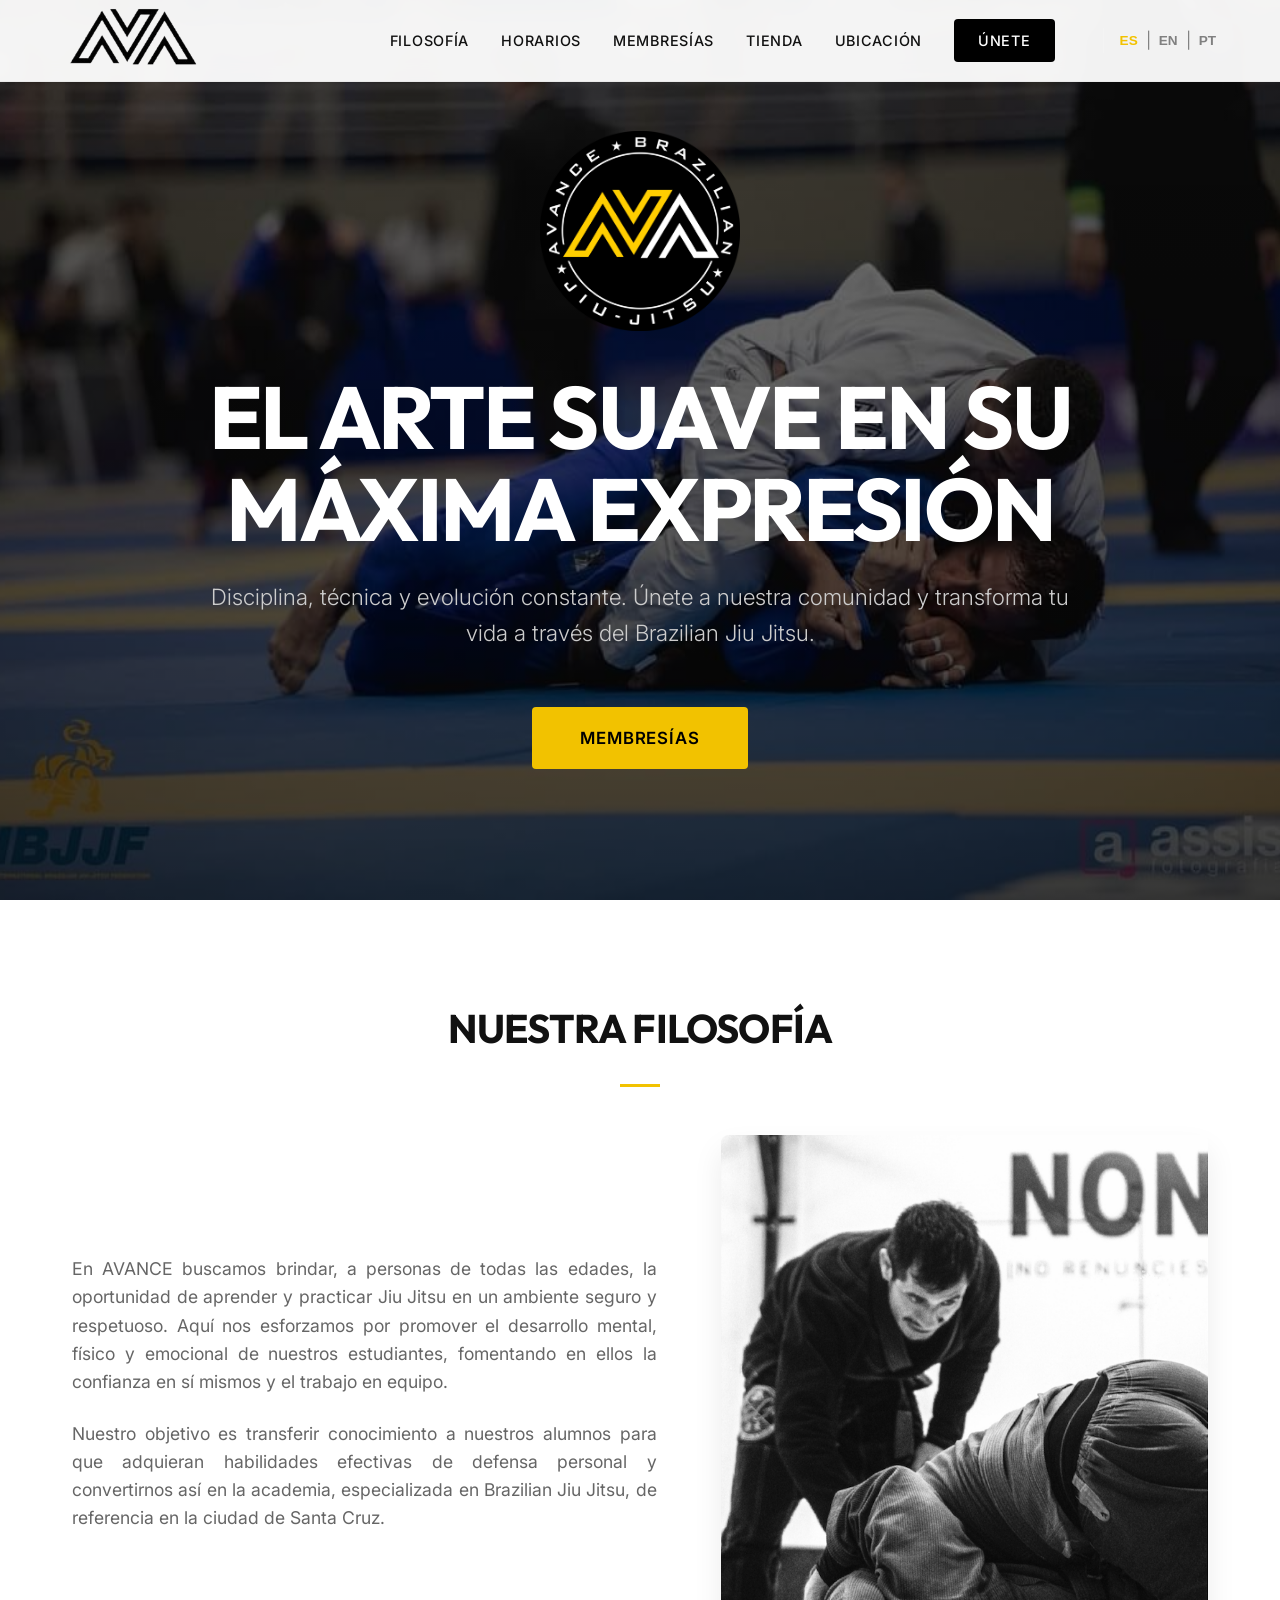
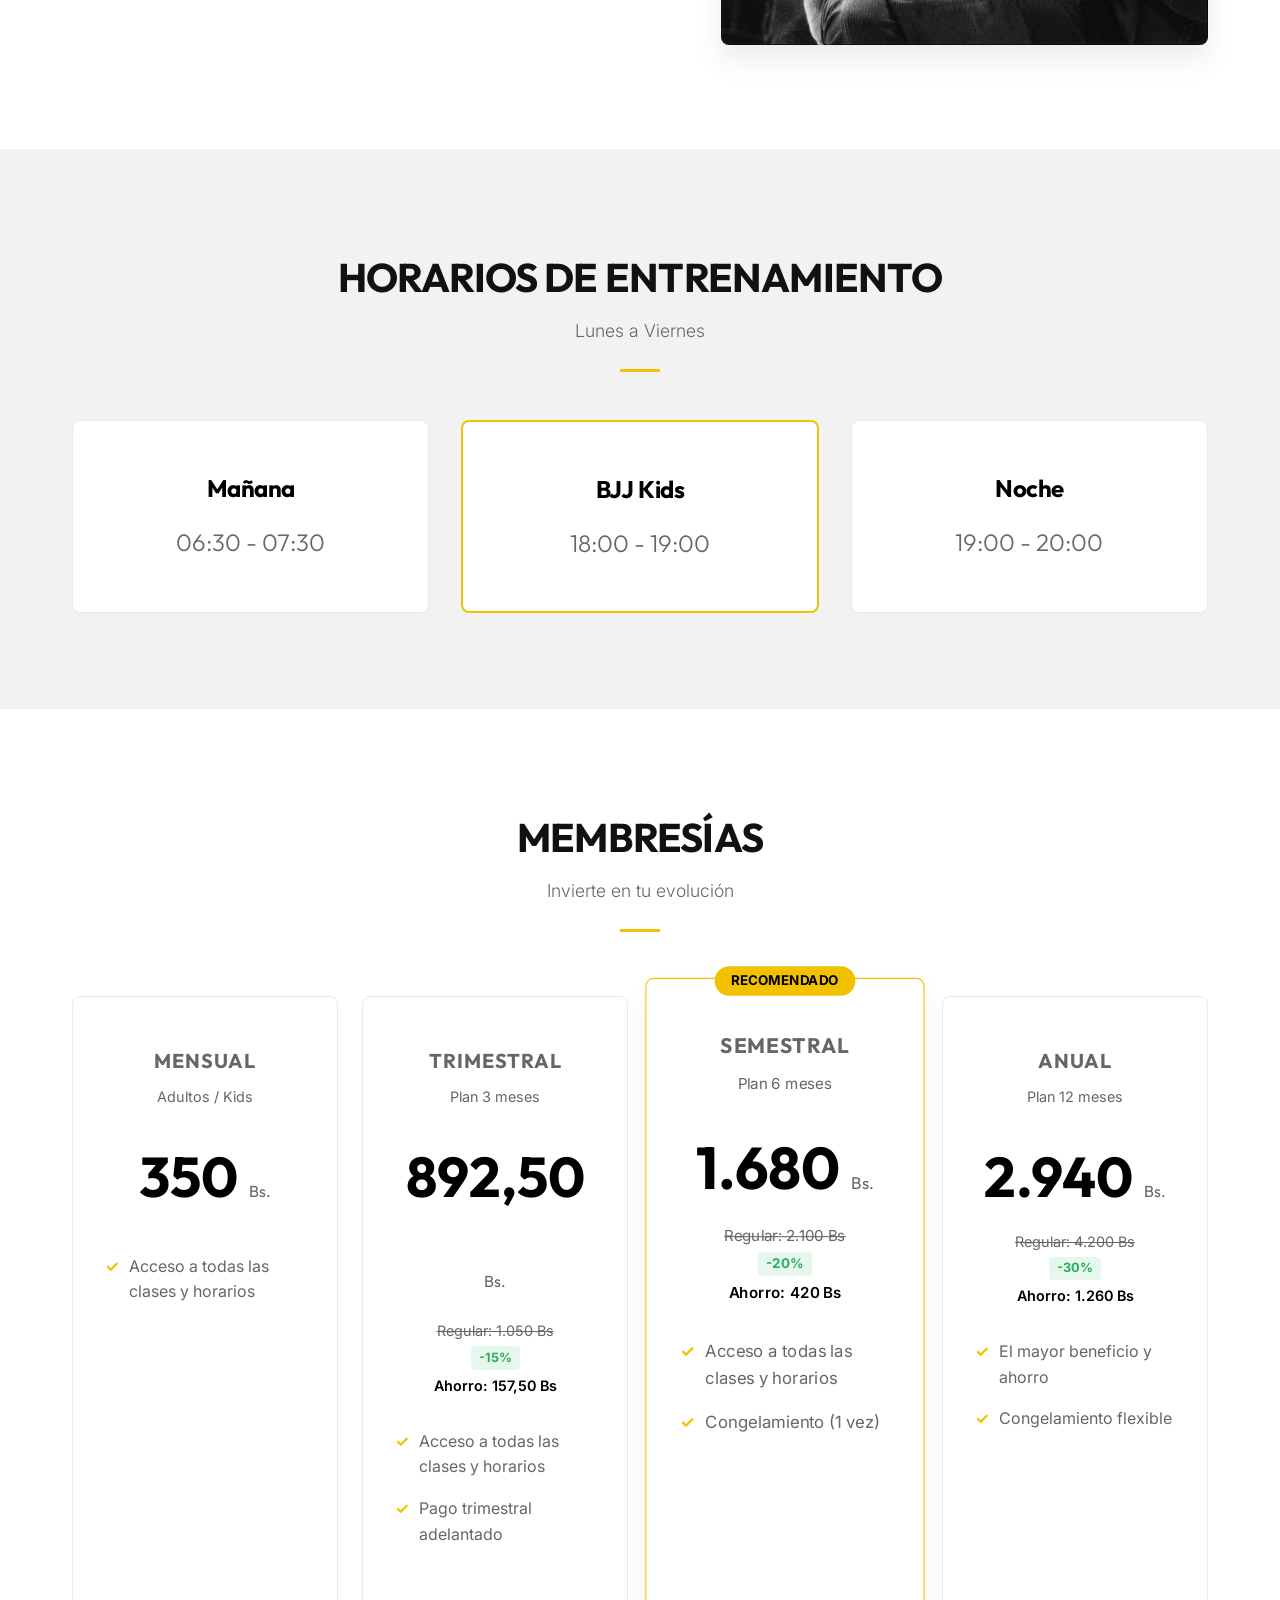
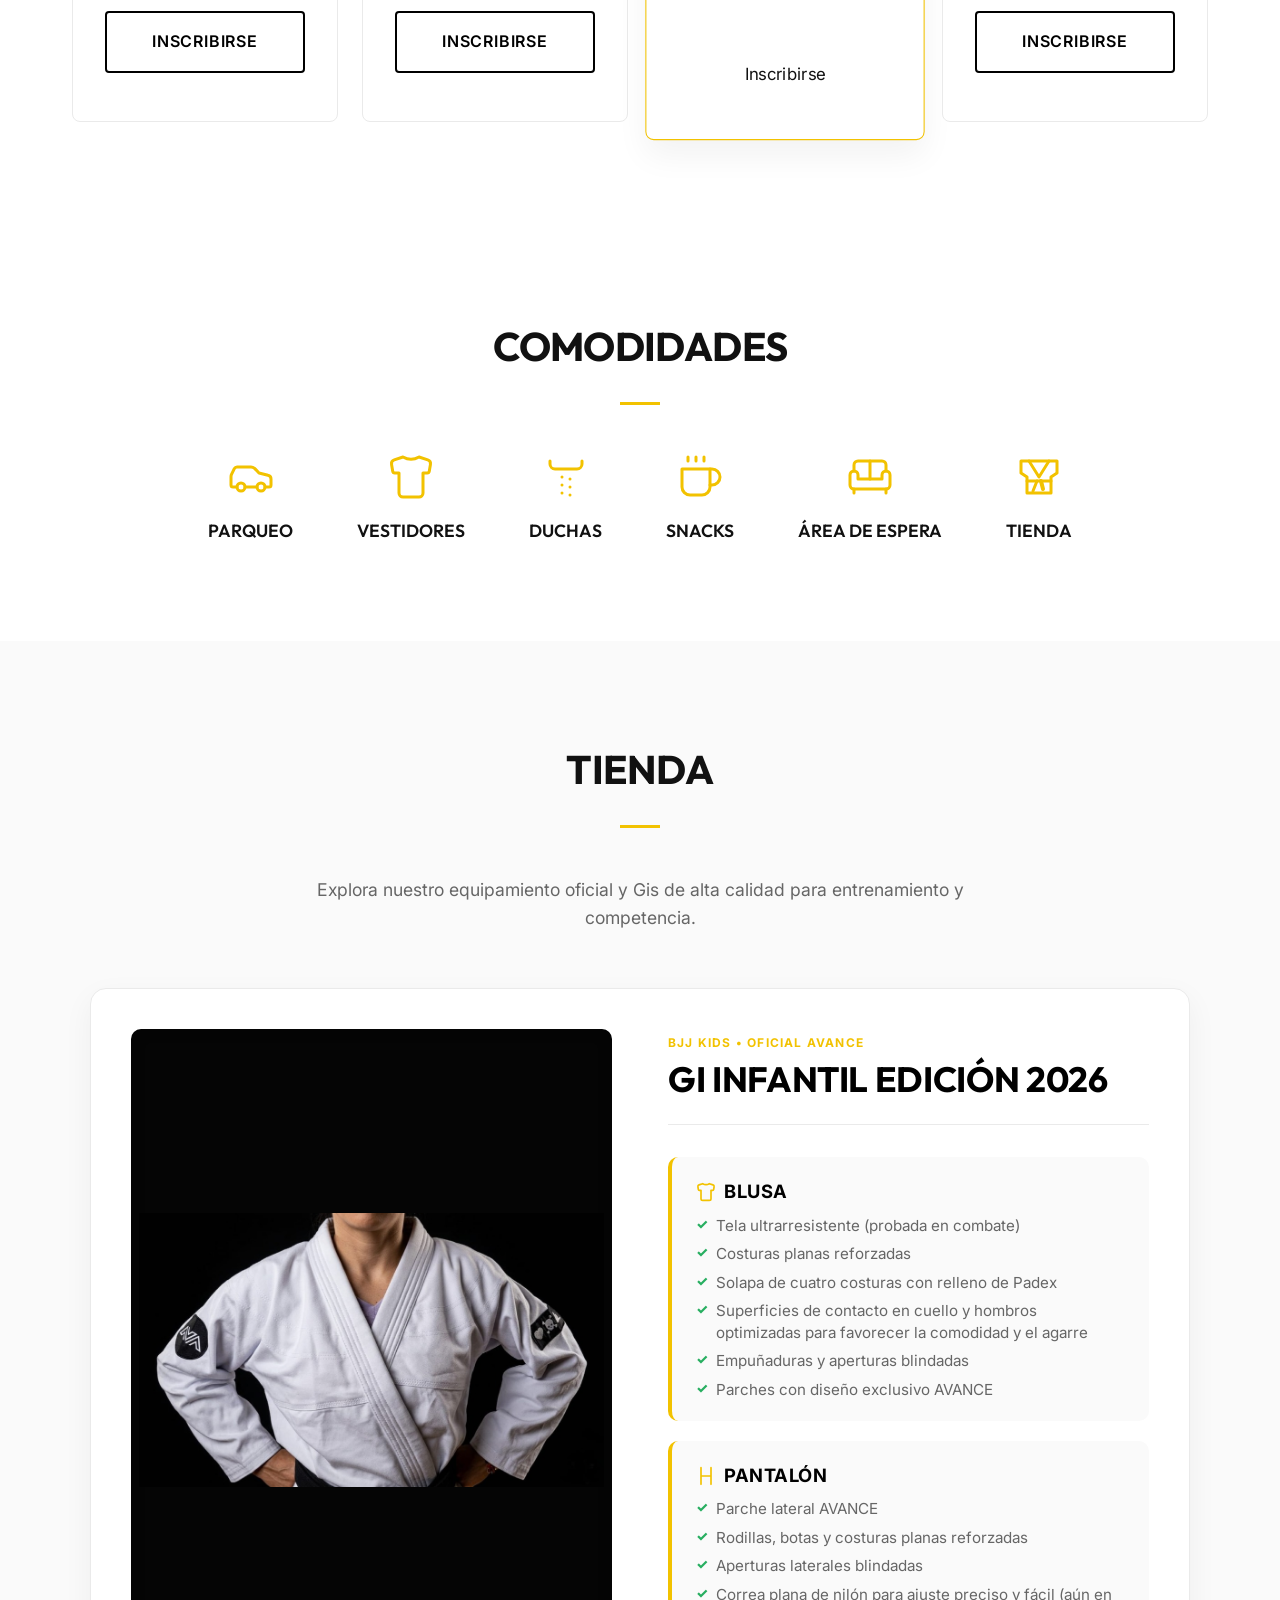
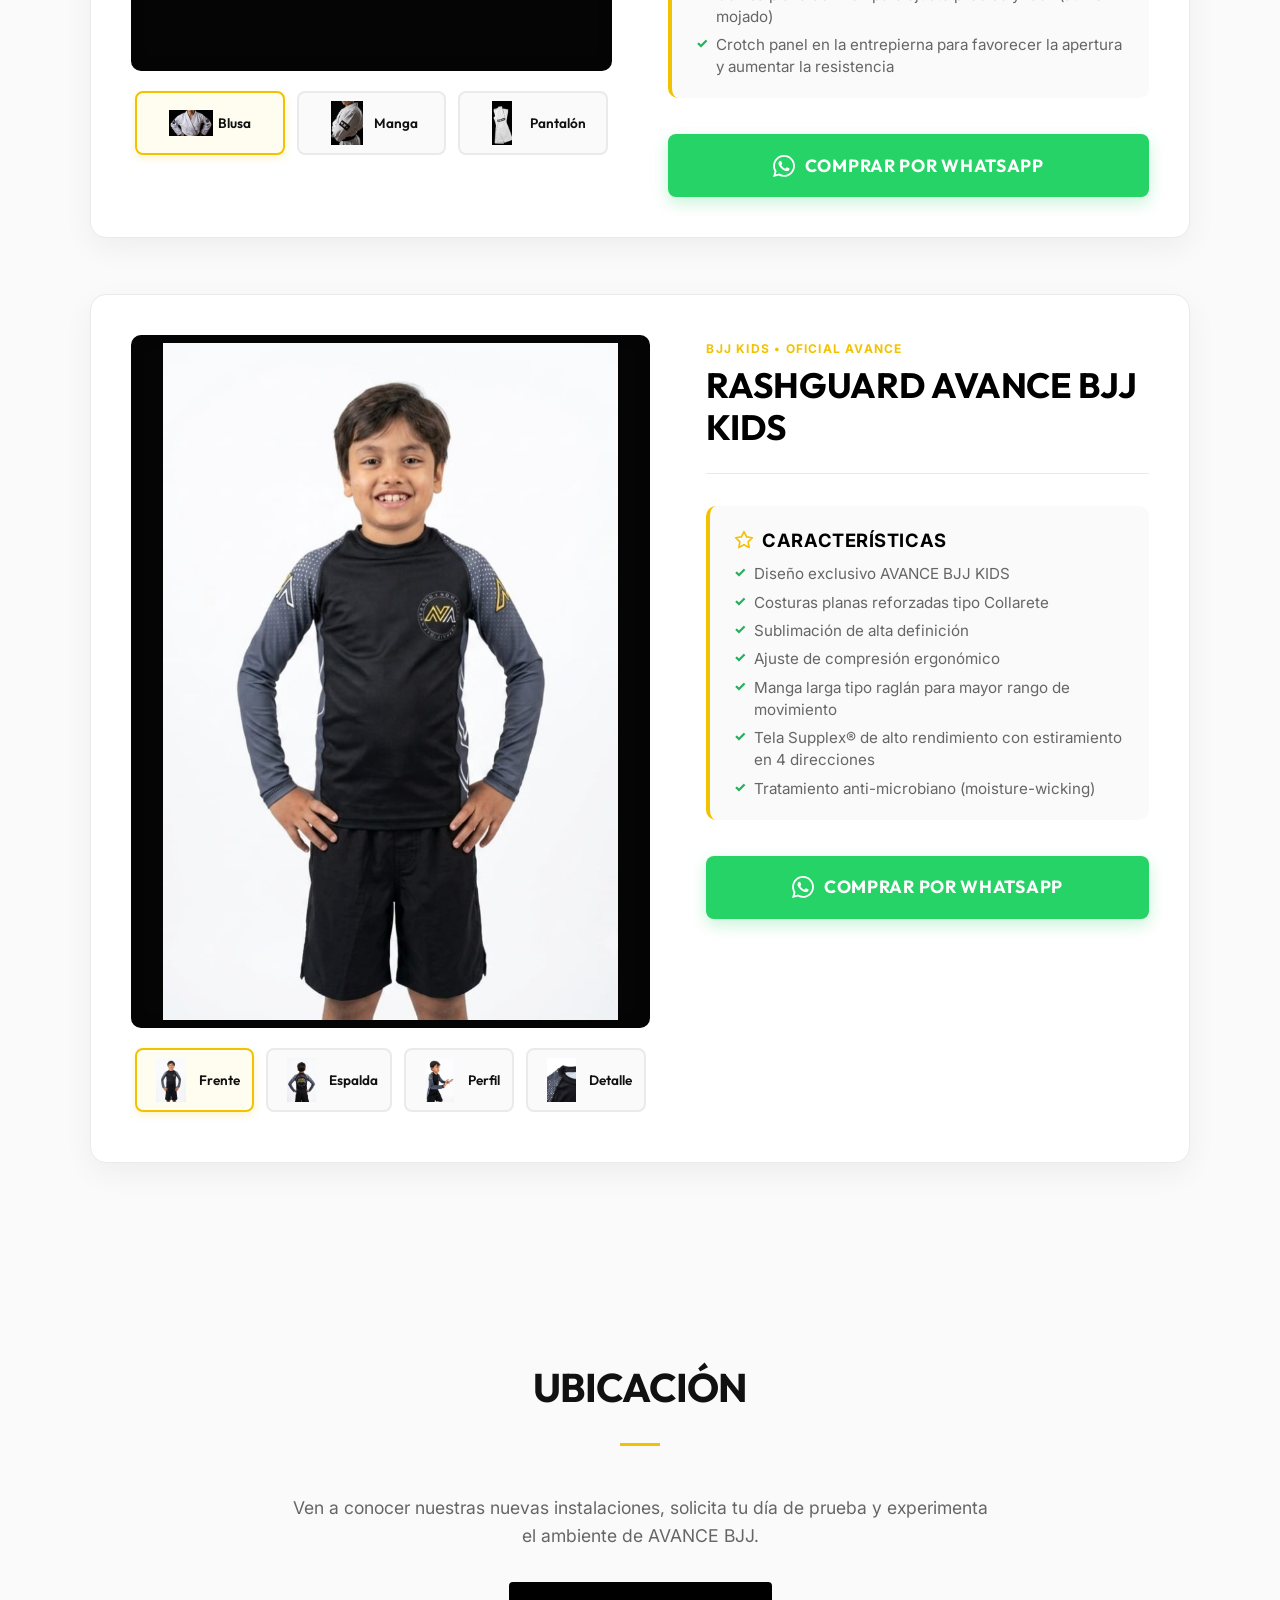
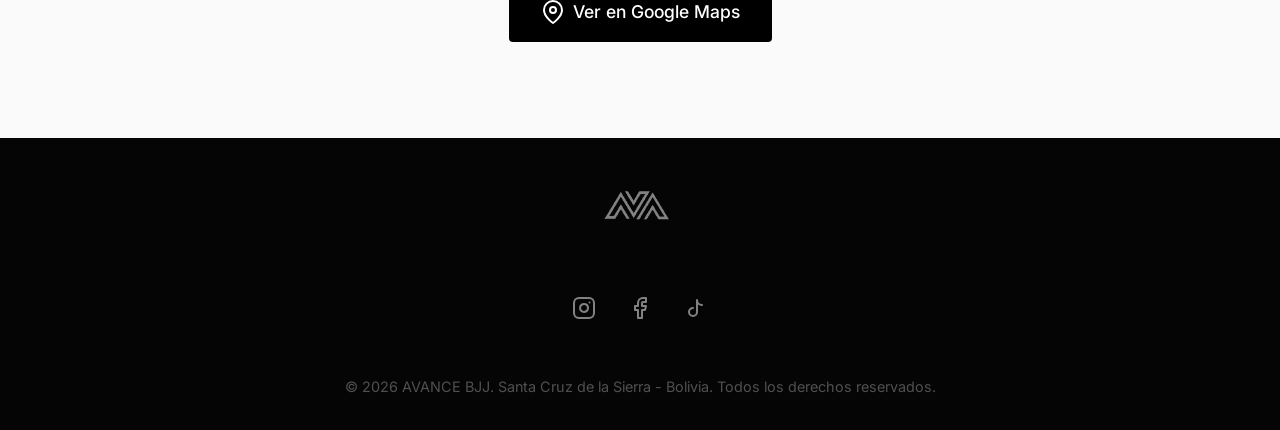
==== index.html @ 69f98451 "Remove noon training shift from schedule section and JSON-LD schema" ====
<!DOCTYPE html>
<html lang="es">

<head>
    <meta charset="UTF-8">
    <meta name="viewport" content="width=device-width, initial-scale=1.0">
    <title>AVANCE BJJ - Escuela de Brazilian Jiu Jitsu en Santa Cruz de la Sierra</title>
    <meta name="description"
        content="AVANCE BJJ: Academia especializada en Brazilian Jiu Jitsu en Santa Cruz de la Sierra, Bolivia. Clases para adultos y niños. Horarios flexibles de lunes a viernes. ¡Agenda tu clase de prueba!">
    <meta name="keywords"
        content="Brazilian Jiu Jitsu, BJJ, Santa Cruz de la Sierra, Bolivia, artes marciales, defensa personal, BJJ Kids, Jiu Jitsu para niños, academia BJJ, AVANCE BJJ, clases de Jiu Jitsu, grappling">
    <meta name="author" content="AVANCE BJJ">
    <meta name="robots" content="index, follow">
    <link rel="canonical" href="https://avancebjj.com/">

    <!-- Open Graph / Facebook -->
    <meta property="og:type" content="website">
    <meta property="og:url" content="https://avancebjj.com/">
    <meta property="og:title" content="AVANCE BJJ - Escuela de Brazilian Jiu Jitsu en Santa Cruz de la Sierra">
    <meta property="og:description"
        content="Academia especializada en Brazilian Jiu Jitsu. Clases para adultos y niños en Santa Cruz de la Sierra, Bolivia. ¡Agenda tu clase de prueba!">
    <meta property="og:image" content="https://avancebjj.com/assets/images/avance-logo.jpg">
    <meta property="og:image:secure_url" content="https://avancebjj.com/assets/images/avance-logo.jpg">
    <meta property="og:image:type" content="image/jpeg">
    <meta property="og:image:alt" content="AVANCE BJJ Logo">
    <meta itemprop="image" content="https://avancebjj.com/assets/images/avance-logo.jpg">
    <meta property="og:locale" content="es_BO">
    <meta property="og:site_name" content="AVANCE BJJ">

    <!-- Twitter Card -->
    <meta name="twitter:card" content="summary_large_image">
    <meta name="twitter:title" content="AVANCE BJJ - Brazilian Jiu Jitsu en Santa Cruz">
    <meta name="twitter:description"
        content="Academia especializada en BJJ. Clases para adultos y niños. ¡Entrena con nosotros!">
    <meta name="twitter:image" content="https://avancebjj.com/assets/images/avance-logo.jpg">

    <!-- Geo Tags -->
    <meta name="geo.region" content="BO-S">
    <meta name="geo.placename" content="Santa Cruz de la Sierra">
    <meta name="geo.position" content="-17.7833;-63.1822">
    <meta name="ICBM" content="-17.7833, -63.1822">

    <!-- Fonts -->
    <link rel="preconnect" href="https://fonts.googleapis.com">
    <link rel="preconnect" href="https://fonts.gstatic.com" crossorigin>
    <link
        href="https://fonts.googleapis.com/css2?family=Outfit:wght@300;400;500;700&family=Inter:wght@300;400;600&display=swap"
        rel="stylesheet">
    <link rel="stylesheet" href="styles.css">
    <link rel="icon" type="image/png" href="assets/images/favicon.png">

    <!-- JSON-LD Structured Data: LocalBusiness + SportsActivityLocation -->
    <script type="application/ld+json">
    {
        "@context": "https://schema.org",
        "@type": ["SportsActivityLocation", "LocalBusiness"],
        "name": "AVANCE BJJ",
        "alternateName": "AVANCE Brazilian Jiu Jitsu",
        "description": "Academia especializada en Brazilian Jiu Jitsu en Santa Cruz de la Sierra, Bolivia. Ofrecemos clases para adultos y niños con horarios flexibles de lunes a viernes.",
        "url": "https://avancebjj.com",
        "logo": "https://avancebjj.com/assets/images/avance-logo.jpg",
        "image": "https://avancebjj.com/assets/images/avance-logo.jpg",
        "telephone": "+59174580219",
        "priceRange": "$$",
        "address": {
            "@type": "PostalAddress",
            "addressLocality": "Santa Cruz de la Sierra",
            "addressRegion": "Santa Cruz",
            "addressCountry": "BO"
        },
        "geo": {
            "@type": "GeoCoordinates",
            "latitude": -17.7833,
            "longitude": -63.1822
        },
        "openingHoursSpecification": [
            {
                "@type": "OpeningHoursSpecification",
                "dayOfWeek": ["Monday", "Tuesday", "Wednesday", "Thursday", "Friday"],
                "opens": "06:30",
                "closes": "07:30"
            },

            {
                "@type": "OpeningHoursSpecification",
                "dayOfWeek": ["Monday", "Tuesday", "Wednesday", "Thursday", "Friday"],
                "opens": "18:00",
                "closes": "19:00"
            },
            {
                "@type": "OpeningHoursSpecification",
                "dayOfWeek": ["Monday", "Tuesday", "Wednesday", "Thursday", "Friday"],
                "opens": "19:00",
                "closes": "20:00"
            }
        ],
        "sameAs": [
            "https://www.instagram.com/avance.bjj/",
            "https://www.facebook.com/avance.bjj",
            "https://www.tiktok.com/@avance.bjj"
        ],
        "sport": "Brazilian Jiu Jitsu",
        "hasOfferCatalog": {
            "@type": "OfferCatalog",
            "name": "Membresías AVANCE BJJ",
            "itemListElement": [
                {
                    "@type": "Offer",
                    "name": "Membresía Mensual",
                    "price": "350",
                    "priceCurrency": "BOB",
                    "availability": "https://schema.org/InStock"
                },
                {
                    "@type": "Offer",
                    "name": "Membresía Trimestral",
                    "price": "892.50",
                    "priceCurrency": "BOB",
                    "availability": "https://schema.org/InStock"
                },
                {
                    "@type": "Offer",
                    "name": "Membresía Semestral",
                    "price": "1680",
                    "priceCurrency": "BOB",
                    "availability": "https://schema.org/InStock"
                },
                {
                    "@type": "Offer",
                    "name": "Membresía Anual",
                    "price": "2940",
                    "priceCurrency": "BOB",
                    "availability": "https://schema.org/InStock"
                }
            ]
        }
    }
    </script>
</head>

<body>
    <header class="navbar" role="banner">
        <div class="logo-container">
            <a href="/" aria-label="Ir al inicio">
                <img src="assets/images/header-logo.png"
                    alt="AVANCE BJJ - Escuela de Brazilian Jiu Jitsu en Santa Cruz de la Sierra" class="nav-logo">
            </a>
        </div>
        <nav class="nav-links" role="navigation" aria-label="Navegación principal">
            <a href="#about" data-i18n="nav_philosophy">Filosofía</a>
            <a href="#schedule" data-i18n="nav_schedule">Horarios</a>
            <a href="#pricing" data-i18n="nav_pricing">Membresías</a>
            <a href="#store" data-i18n="nav_store">Tienda</a>
            <a href="#location" data-i18n="nav_location">Ubicación</a>

            <a href="https://wa.me/59174580219" target="_blank" rel="noopener noreferrer" class="cta-btn"
                data-i18n="nav_join">Únete</a>
            <div class="lang-selector">
                <button class="lang-btn active" data-lang="es">ES</button>
                <span>|</span>
                <button class="lang-btn" data-lang="en">EN</button>
                <span>|</span>
                <button class="lang-btn" data-lang="pt">PT</button>
            </div>
        </nav>
        <div class="hamburger" aria-label="Abrir menú" role="button">
            <span class="bar"></span>
            <span class="bar"></span>
            <span class="bar"></span>
        </div>
    </header>

    <main>
        <!-- Hero Section -->
        <section class="hero-carousel-container" id="home">
            <div class="carousel-slide active" style="background-image: url('assets/images/portada_popo.jpg');">
                <div class="hero-overlay"></div>
                <div class="hero-content">
                    <img src="assets/images/avance-logo-circular.png" alt="AVANCE" class="hero-logo-large">
                    <h1 class="hero-title" data-i18n="hero_title">LO MÁS PRUDENTE</h1>
                    <p class="hero-subtitle" data-i18n="hero_desc">ES ATREVERSE...</p>
                    <a href="#pricing" class="btn-primary" data-i18n="price_title">Ver Planes</a>
                </div>
            </div>
        </section>

        <!-- About / Philosophy -->
        <section class="about" id="about">
            <div class="container reveal">
                <h2 class="section-title" data-i18n="phil_title">Nuestra Filosofía</h2>
                <div class="divider"></div>
                <div class="about-content">
                    <div class="about-text-container">
                        <p class="section-text" data-i18n="phil_text1">
                            En AVANCE buscamos brindar, a personas de todas las edades, la oportunidad de aprender y
                            practicar
                            Jiu Jitsu en un ambiente seguro y respetuoso. Aquí nos esforzamos por promover el desarrollo
                            mental, físico
                            y emocional de nuestros estudiantes, fomentando en ellos la confianza en sí mismos y el
                            trabajo
                            en
                            equipo.
                        </p>
                        <p class="section-text" style="margin-top: 1.5rem;" data-i18n="phil_text2">
                            Nuestro objetivo es transferir conocimiento a nuestros alumnos para que adquieran
                            habilidades
                            efectivas
                            de defensa personal y convertirnos así en la academia, especializada en Brazilian Jiu Jitsu,
                            de
                            referencia
                            en la ciudad de Santa
                            Cruz.
                        </p>
                    </div>
                    <div class="about-image-container">
                        <img src="assets/images/filosofia.png"
                            alt="Entrenamiento de Brazilian Jiu Jitsu en AVANCE BJJ Santa Cruz" class="about-image"
                            loading="lazy">
                    </div>
                </div>
            </div>
        </section>

        <!-- Schedule Section -->
        <section class="schedule" id="schedule">
            <div class="container reveal">
                <h2 class="section-title" data-i18n="sched_title">Horarios de Entrenamiento</h2>
                <p class="section-subtitle" data-i18n="sched_subtitle">Lunes a Viernes</p>
                <div class="divider"></div>
                <div class="schedule-grid">
                    <div class="schedule-card">
                        <h3 data-i18n="sched_morning">Mañana</h3>
                        <p class="time">06:30 - 07:30</p>
                    </div>

                    <div class="schedule-card" style="border-color: var(--accent-gold); border-width: 2px;">
                        <h3 data-i18n="sched_kids">BJJ Kids</h3>
                        <p class="time">18:00 - 19:00</p>
                    </div>
                    <div class="schedule-card">
                        <h3 data-i18n="sched_night">Noche</h3>
                        <p class="time">19:00 - 20:00</p>
                    </div>

                </div>
            </div>
        </section>

        <!-- Pricing Section -->
        <section class="pricing" id="pricing">
            <div class="container reveal">
                <h2 class="section-title" data-i18n="price_title">Membresías</h2>
                <p class="section-subtitle" data-i18n="price_subtitle">Invierte en tu evolución</p>
                <div class="divider"></div>

                <div class="pricing-cards">
                    <!-- Mensual -->
                    <div class="pricing-card standard">
                        <h3 data-i18n="price_monthly">Mensual</h3>
                        <p class="card-subtitle" data-i18n="price_target_adults_kids">Adultos / Kids</p>
                        <div class="price">350 <span class="currency">Bs.</span></div>
                        <ul class="features">
                            <li data-i18n="price_feat_all_classes">Acceso a todas las clases y horarios</li>
                        </ul>
                        <a href="https://wa.me/59174580219?text=Hola%2C%20me%20interesa%20inscribirme%20en%20la%20Membres%C3%ADa%20Mensual"
                            target="_blank" rel="noopener noreferrer" class="btn-outline"
                            data-i18n="price_enroll">Inscribirse</a>
                    </div>

                    <!-- Trimestral -->
                    <div class="pricing-card standard">
                        <h3 data-i18n="price_quarterly">Trimestral</h3>
                        <p class="card-subtitle" data-i18n="price_target_3_months">Plan 3 meses</p>
                        <div class="price">892,50 <span class="currency">Bs.</span></div>
                        <div class="price-details">
                            <span class="reg-price"><span data-i18n="price_regular">Regular:</span> 1.050 Bs</span>
                            <span class="discount-badge">-15%</span>
                            <span class="savings"><span data-i18n="price_savings">Ahorro:</span> 157,50 Bs</span>
                        </div>
                        <ul class="features">
                            <li data-i18n="price_feat_all_classes">Acceso completo a todas las clases y horarios</li>
                            <li>Pago trimestral adelantado</li>
                        </ul>
                        <a href="https://wa.me/59174580219?text=Hola%2C%20me%20interesa%20inscribirme%20en%20la%20Membres%C3%ADa%20Trimestral"
                            target="_blank" rel="noopener noreferrer" class="btn-outline"
                            data-i18n="price_enroll">Inscribirse</a>
                    </div>

                    <!-- Semestral -->
                    <div class="pricing-card premium">
                        <div class="badge" data-i18n="price_recommended">Recomendado</div>
                        <h3 data-i18n="price_semiannual">Semestral</h3>
                        <p class="card-subtitle" data-i18n="price_target_6_months">Plan 6 meses</p>
                        <div class="price">1.680 <span class="currency">Bs.</span></div>
                        <div class="price-details">
                            <span class="reg-price"><span data-i18n="price_regular">Regular:</span> 2.100 Bs</span>
                            <span class="discount-badge">-20%</span>
                            <span class="savings"><span data-i18n="price_savings">Ahorro:</span> 420 Bs</span>
                        </div>
                        <ul class="features">
                            <li data-i18n="price_feat_all_classes">Acceso completo a todas las clases y horarios</li>
                            <li data-i18n="price_feat_freeze_1">Congelamiento (1 vez)</li>
                        </ul>
                        <a href="https://wa.me/59174580219?text=Hola%2C%20me%20interesa%20inscribirme%20en%20la%20Membres%C3%ADa%20Semestral"
                            target="_blank" rel="noopener noreferrer" class="btn-primary"
                            data-i18n="price_enroll">Inscribirse</a>
                    </div>

                    <!-- Anual -->
                    <div class="pricing-card standard">
                        <h3 data-i18n="price_annual">Anual</h3>
                        <p class="card-subtitle" data-i18n="price_target_12_months">Plan 12 meses</p>
                        <div class="price">2.940 <span class="currency">Bs.</span></div>
                        <div class="price-details">
                            <span class="reg-price"><span data-i18n="price_regular">Regular:</span> 4.200 Bs</span>
                            <span class="discount-badge">-30%</span>
                            <span class="savings"><span data-i18n="price_savings">Ahorro:</span> 1.260 Bs</span>
                        </div>
                        <ul class="features">
                            <li data-i18n="price_feat_best_value">El mayor beneficio y ahorro</li>
                            <li data-i18n="price_feat_flexible_freeze">Congelamiento flexible</li>
                        </ul>
                        <a href="https://wa.me/59174580219?text=Hola%2C%20me%20interesa%20inscribirme%20en%20la%20Membres%C3%ADa%20Anual"
                            target="_blank" rel="noopener noreferrer" class="btn-outline"
                            data-i18n="price_enroll">Inscribirse</a>
                    </div>
                </div>

            </div>
        </section>

        <!-- Comodidades Section -->
        <section class="amenities" id="amenities">
            <div class="container reveal">
                <h2 class="section-title" data-i18n="amenities_title">Comodidades</h2>
                <div class="divider"></div>
                <div class="amenities-grid">
                    <div class="amenity-item">
                        <svg xmlns="http://www.w3.org/2000/svg" width="48" height="48" viewBox="0 0 24 24" fill="none"
                            stroke="currentColor" stroke-width="1.5" stroke-linecap="round" stroke-linejoin="round">
                            <path
                                d="M19 17h2c.6 0 1-.4 1-1v-3c0-.9-.7-1.7-1.5-1.9C18.7 10.6 16 10 16 10s-1.3-1.4-2.2-2.3c-.5-.4-1.1-.7-1.8-.7H5c-.6 0-1.1.4-1.4.9l-1.4 2.9A3.7 3.7 0 0 0 2 12v4c0 .6.4 1 1 1h2" />
                            <circle cx="7" cy="17" r="2" />
                            <path d="M9 17h6" />
                            <circle cx="17" cy="17" r="2" />
                        </svg>
                        <span data-i18n="amenities_parking">Parqueo</span>
                    </div>
                    <div class="amenity-item">
                        <svg xmlns="http://www.w3.org/2000/svg" width="48" height="48" viewBox="0 0 24 24" fill="none"
                            stroke="currentColor" stroke-width="1.5" stroke-linecap="round" stroke-linejoin="round">
                            <path
                                d="M20.38 3.46 16 2a8 8 0 0 1-8 0L3.62 3.46a2 2 0 0 0-1.34 2.23l.58 3.47a1 1 0 0 0 .99.84H6v10c0 1.1.9 2 2 2h8a2 2 0 0 0 2-2V10h2.15a1 1 0 0 0 .99-.84l.58-3.47a2 2 0 0 0-1.34-2.23z" />
                        </svg>
                        <span data-i18n="amenities_lockers">Vestidores</span>
                    </div>
                    <div class="amenity-item">
                        <svg xmlns="http://www.w3.org/2000/svg" width="48" height="48" viewBox="0 0 24 24" fill="none"
                            stroke="currentColor" stroke-width="1.5" stroke-linecap="round" stroke-linejoin="round">
                            <path d="M4 4v1.5A2.5 2.5 0 0 0 6.5 8h11A2.5 2.5 0 0 0 20 5.5V4" />
                            <path d="M10 16v.01" />
                            <path d="M14 17v.01" />
                            <path d="M10 12v.01" />
                            <path d="M14 13v.01" />
                            <path d="M10 20v.01" />
                            <path d="M14 21v.01" />
                        </svg>
                        <span data-i18n="amenities_showers">Duchas</span>
                    </div>
                    <div class="amenity-item">
                        <svg xmlns="http://www.w3.org/2000/svg" width="48" height="48" viewBox="0 0 24 24" fill="none"
                            stroke="currentColor" stroke-width="1.5" stroke-linecap="round" stroke-linejoin="round">
                            <path d="M17 8h1a4 4 0 1 1 0 8h-1" />
                            <path d="M3 8h14v9a4 4 0 0 1-4 4H7a4 4 0 0 1-4-4Z" />
                            <line x1="6" x2="6" y1="2" y2="4" />
                            <line x1="10" x2="10" y1="2" y2="4" />
                            <line x1="14" x2="14" y1="2" y2="4" />
                        </svg>
                        <span data-i18n="amenities_snacks">Snacks</span>
                    </div>
                    <div class="amenity-item">
                        <svg xmlns="http://www.w3.org/2000/svg" width="48" height="48" viewBox="0 0 24 24" fill="none"
                            stroke="currentColor" stroke-width="1.5" stroke-linecap="round" stroke-linejoin="round">
                            <path d="M20 9V6a2 2 0 0 0-2-2H6a2 2 0 0 0-2 2v3" />
                            <path d="M2 11v5a2 2 0 0 0 2 2h16a2 2 0 0 0 2-2v-5a2 2 0 0 0-4 0v2H6v-2a2 2 0 0 0-4 0Z" />
                            <path d="M4 18v2" />
                            <path d="M20 18v2" />
                            <path d="M12 4v9" />
                        </svg>
                        <span data-i18n="amenities_waiting">Área de Espera</span>
                    </div>
                    <div class="amenity-item">
                        <svg xmlns="http://www.w3.org/2000/svg" width="48" height="48" viewBox="0 0 24 24" fill="none"
                            stroke="currentColor" stroke-width="1.5" stroke-linecap="round" stroke-linejoin="round">
                            <path d="M18 20V12l3-2V4H3v6l3 2v8h12z" />
                            <path d="M7 4l5 8 5-8" />
                            <path d="M6 14h12" />
                            <path d="M11 14l-2 5" />
                            <path d="M13 14l1 4" stroke-width="2" />
                        </svg>
                        <span data-i18n="amenities_shop">Tienda</span>
                    </div>
                </div>
            </div>
        </section>

        <!-- Tienda Section -->
        <section class="store" id="store">
            <div class="container reveal">
                <h2 class="section-title" data-i18n="store_title">Tienda</h2>
                <div class="divider"></div>
                <p class="section-text" data-i18n="store_desc" style="margin-bottom: 3.5rem;">Explora nuestro
                    equipamiento oficial y Gis de alta calidad para entrenamiento y competencia.</p>

                <!-- E-Commerce Product Showcase -->
                <div class="product-showcase">
                    <div class="product-gallery">
                        <div class="product-main-image">
                            <img src="assets/images/gi-infantil-detalle.jpg" id="main-product-img"
                                alt="GI INFANTIL EDICIÓN 2026 - Blusa" loading="lazy">
                        </div>
                        <div class="product-thumbnails">
                            <button class="thumb-btn active" data-img="assets/images/gi-infantil-detalle.jpg"
                                type="button" aria-label="Ver Blusa">
                                <img src="assets/images/gi-infantil-detalle.jpg" alt="Blusa GI">
                                <span>Blusa</span>
                            </button>
                            <button class="thumb-btn" data-img="assets/images/gi-infantil-sleeve.jpg" type="button"
                                aria-label="Ver Manga">
                                <img src="assets/images/gi-infantil-sleeve.jpg" alt="Manga GI">
                                <span>Manga</span>
                            </button>
                            <button class="thumb-btn" data-img="assets/images/gi-infantil-pantalon-v2.jpg" type="button"
                                aria-label="Ver Pantalón">
                                <img src="assets/images/gi-infantil-pantalon-v2.jpg" alt="Pantalón GI">
                                <span>Pantalón</span>
                            </button>

                        </div>
                    </div>

                    <div class="product-info-card">
                        <div class="product-header">
                            <span class="product-category" data-i18n="store_category">BJJ KIDS • OFICIAL AVANCE</span>
                            <h3 class="product-title" data-i18n="store_prod_name">GI INFANTIL EDICIÓN 2026</h3>
                        </div>

                        <div class="product-specs">
                            <div class="spec-group">
                                <h4 class="spec-title">
                                    <svg xmlns="http://www.w3.org/2000/svg" width="20" height="20" viewBox="0 0 24 24"
                                        fill="none" stroke="currentColor" stroke-width="2" stroke-linecap="round"
                                        stroke-linejoin="round">
                                        <path
                                            d="M20.38 3.46 16 2a8 8 0 0 1-8 0L3.62 3.46a2 2 0 0 0-1.34 2.23l.58 3.47a1 1 0 0 0 .99.84H6v10c0 1.1.9 2 2 2h8a2 2 0 0 0 2-2V10h2.15a1 1 0 0 0 .99-.84l.58-3.47a2 2 0 0 0-1.34-2.23z" />
                                    </svg>
                                    <span data-i18n="store_jacket_title">BLUSA</span>
                                </h4>
                                <ul class="spec-list">
                                    <li data-i18n="store_j1">Tela ultrarresistente (probada en combate)</li>
                                    <li data-i18n="store_j2">Costuras planas reforzadas</li>
                                    <li data-i18n="store_j3">Solapa de cuatro costuras con relleno de Padex</li>
                                    <li data-i18n="store_j4">Superficies de contacto en cuello y hombros optimizadas
                                        para favorecer la comodidad y el agarre</li>
                                    <li data-i18n="store_j5">Empuñaduras y aperturas blindadas</li>
                                    <li data-i18n="store_j6">Parches con diseño exclusivo AVANCE</li>
                                </ul>
                            </div>

                            <div class="spec-group">
                                <h4 class="spec-title">
                                    <svg xmlns="http://www.w3.org/2000/svg" width="20" height="20" viewBox="0 0 24 24"
                                        fill="none" stroke="currentColor" stroke-width="2" stroke-linecap="round"
                                        stroke-linejoin="round">
                                        <path d="M6 2v20M18 2v20M6 12h12" />
                                    </svg>
                                    <span data-i18n="store_pants_title">PANTALÓN</span>
                                </h4>
                                <ul class="spec-list">
                                    <li data-i18n="store_p1">Parche lateral AVANCE</li>
                                    <li data-i18n="store_p2">Rodillas, botas y costuras planas reforzadas</li>
                                    <li data-i18n="store_p3">Aperturas laterales blindadas</li>
                                    <li data-i18n="store_p4">Correa plana de nilón para ajuste preciso y fácil (aún en
                                        mojado)</li>
                                    <li data-i18n="store_p5">Crotch panel en la entrepierna para favorecer la apertura y
                                        aumentar la resistencia</li>
                                </ul>
                            </div>
                        </div>

                        <div class="product-cta">
                            <a href="https://wa.me/59174580219?text=Hola%2C%20me%20interesa%20comprar%20el%20GI%20INFANTIL%20EDICI%C3%93N%202026"
                                target="_blank" rel="noopener noreferrer" class="btn-buy-whatsapp">
                                <svg xmlns="http://www.w3.org/2000/svg" width="22" height="22" viewBox="0 0 24 24"
                                    fill="currentColor">
                                    <path
                                        d="M.057 24l1.687-6.163c-1.041-1.804-1.588-3.849-1.587-5.946.003-6.556 5.338-11.891 11.893-11.891 3.181.001 6.167 1.24 8.413 3.488 2.245 2.248 3.481 5.236 3.48 8.414-.003 6.557-5.338 11.892-11.893 11.892-1.99-.001-3.951-.5-5.688-1.448l-6.305 1.654zm6.597-3.807c1.676.995 3.276 1.591 5.392 1.592 5.448 0 9.886-4.434 9.889-9.885.002-5.462-4.415-9.89-9.881-9.892-5.452 0-9.887 4.434-9.889 9.884-.001 2.225.651 3.891 1.746 5.634l-.999 3.648 3.742-.981zm11.387-5.464c-.074-.124-.272-.198-.57-.347-.297-.149-1.758-.868-2.031-.967-.272-.099-.47-.149-.669.149-.198.297-.768.967-.941 1.165-.173.198-.347.223-.644.074-.297-.149-1.255-.462-2.39-1.475-.883-.788-1.48-1.761-1.653-2.059-.173-.297-.018-.458.13-.606.134-.133.297-.347.446-.521.151-.172.2-.296.3-.495.099-.198.05-.372-.025-.521-.075-.148-.669-1.611-.916-2.206-.242-.579-.487-.501-.669-.51l-.57-.01c-.198 0-.52.074-.792.372s-1.04 1.016-1.04 2.479 1.065 2.876 1.213 3.074c.149.198 2.095 3.2 5.076 4.487.709.306 1.263.489 1.694.626.712.226 1.36.194 1.872.118.571-.085 1.758-.719 2.006-1.413.248-.695.248-1.29.173-1.414z" />
                                </svg>
                                <span data-i18n="store_buy_btn">Comprar por WhatsApp</span>
                            </a>
                        </div>
                    </div>
                </div>

                <!-- Product 2: Rashguard -->
                <div class="product-showcase" style="margin-top: 3.5rem;">
                    <div class="product-gallery">
                        <div class="product-main-image">
                            <img src="assets/images/rashguard-front.jpg" id="main-product-rg-img"
                                alt="RASHGUARD AVANCE BJJ KIDS - Frente" loading="lazy">
                        </div>
                        <div class="product-thumbnails">
                            <button class="thumb-btn active" data-target="main-product-rg-img"
                                data-img="assets/images/rashguard-front.jpg" type="button" aria-label="Frente">
                                <img src="assets/images/rashguard-front.jpg" alt="Frente Rashguard">
                                <span>Frente</span>
                            </button>
                            <button class="thumb-btn" data-target="main-product-rg-img"
                                data-img="assets/images/rashguard-back.jpg" type="button" aria-label="Espalda">
                                <img src="assets/images/rashguard-back.jpg" alt="Espalda Rashguard">
                                <span>Espalda</span>
                            </button>
                            <button class="thumb-btn" data-target="main-product-rg-img"
                                data-img="assets/images/rashguard-side.jpg" type="button" aria-label="Perfil">
                                <img src="assets/images/rashguard-side.jpg" alt="Perfil Rashguard">
                                <span>Perfil</span>
                            </button>
                            <button class="thumb-btn" data-target="main-product-rg-img"
                                data-img="assets/images/rashguard-detail.jpg" type="button" aria-label="Detalle">
                                <img src="assets/images/rashguard-detail.jpg" alt="Detalle Costuras">
                                <span>Detalle</span>
                            </button>
                        </div>
                    </div>

                    <div class="product-info-card">
                        <div class="product-header">
                            <span class="product-category" data-i18n="store_category">BJJ KIDS • OFICIAL AVANCE</span>
                            <h3 class="product-title" data-i18n="store_rg_name">RASHGUARD AVANCE BJJ KIDS</h3>
                        </div>

                        <div class="product-specs">
                            <div class="spec-group">
                                <h4 class="spec-title">
                                    <svg xmlns="http://www.w3.org/2000/svg" width="20" height="20" viewBox="0 0 24 24"
                                        fill="none" stroke="currentColor" stroke-width="2" stroke-linecap="round"
                                        stroke-linejoin="round">
                                        <polygon
                                            points="12 2 15.09 8.26 22 9.27 17 14.14 18.18 21.02 12 17.77 5.82 21.02 7 14.14 2 9.27 8.91 8.26 12 2" />
                                    </svg>
                                    <span data-i18n="store_rg_specs_title">CARACTERÍSTICAS</span>
                                </h4>
                                <ul class="spec-list">
                                    <li data-i18n="store_rg_1">Diseño exclusivo AVANCE BJJ KIDS</li>
                                    <li data-i18n="store_rg_2">Costuras planas reforzadas tipo Collarete</li>
                                    <li data-i18n="store_rg_3">Sublimación de alta definición</li>
                                    <li data-i18n="store_rg_4">Ajuste de compresión ergonómico</li>
                                    <li data-i18n="store_rg_5">Manga larga tipo raglán para mayor rango de movimiento
                                    </li>
                                    <li data-i18n="store_rg_6">Tela Supplex® de alto rendimiento con estiramiento en 4
                                        direcciones</li>
                                    <li data-i18n="store_rg_7">Tratamiento anti-microbiano (moisture-wicking)</li>
                                </ul>
                            </div>
                        </div>

                        <div class="product-cta">
                            <a href="https://wa.me/59174580219?text=Hola%2C%20me%20interesa%20comprar%20el%20RASHGUARD%20AVANCE%20BJJ%20KIDS"
                                target="_blank" rel="noopener noreferrer" class="btn-buy-whatsapp">
                                <svg xmlns="http://www.w3.org/2000/svg" width="22" height="22" viewBox="0 0 24 24"
                                    fill="currentColor">
                                    <path
                                        d="M.057 24l1.687-6.163c-1.041-1.804-1.588-3.849-1.587-5.946.003-6.556 5.338-11.891 11.893-11.891 3.181.001 6.167 1.24 8.413 3.488 2.245 2.248 3.481 5.236 3.48 8.414-.003 6.557-5.338 11.892-11.893 11.892-1.99-.001-3.951-.5-5.688-1.448l-6.305 1.654zm6.597-3.807c1.676.995 3.276 1.591 5.392 1.592 5.448 0 9.886-4.434 9.889-9.885.002-5.462-4.415-9.89-9.881-9.892-5.452 0-9.887 4.434-9.889 9.884-.001 2.225.651 3.891 1.746 5.634l-.999 3.648 3.742-.981zm11.387-5.464c-.074-.124-.272-.198-.57-.347-.297-.149-1.758-.868-2.031-.967-.272-.099-.47-.149-.669.149-.198.297-.768.967-.941 1.165-.173.198-.347.223-.644.074-.297-.149-1.255-.462-2.39-1.475-.883-.788-1.48-1.761-1.653-2.059-.173-.297-.018-.458.13-.606.134-.133.297-.347.446-.521.151-.172.2-.296.3-.495.099-.198.05-.372-.025-.521-.075-.148-.669-1.611-.916-2.206-.242-.579-.487-.501-.669-.51l-.57-.01c-.198 0-.52.074-.792.372s-1.04 1.016-1.04 2.479 1.065 2.876 1.213 3.074c.149.198 2.095 3.2 5.076 4.487.709.306 1.263.489 1.694.626.712.226 1.36.194 1.872.118.571-.085 1.758-.719 2.006-1.413.248-.695.248-1.29.173-1.414z" />
                                </svg>
                                <span data-i18n="store_buy_btn">Comprar por WhatsApp</span>
                            </a>
                        </div>
                    </div>
                </div>
            </div>
        </section>

        <!-- Location Section -->
        <section class="location" id="location">
            <div class="container reveal">
                <h2 class="section-title" data-i18n="loc_title">Ubicación</h2>
                <div class="divider"></div>
                <p class="section-text" data-i18n="loc_desc">Ven a conocer nuestras nuevas instalaciones, solicita tu
                    día de prueba y
                    experimenta el ambiente de AVANCE BJJ.</p>
                <a href="https://maps.app.goo.gl/aXupPoozcVVvxQYs5" target="_blank" class="location-btn">
                    <svg xmlns="http://www.w3.org/2000/svg" width="24" height="24" viewBox="0 0 24 24" fill="none"
                        stroke="currentColor" stroke-width="2" stroke-linecap="round" stroke-linejoin="round">
                        <path d="M21 10c0 7-9 13-9 13s-9-6-9-13a9 9 0 0 1 18 0z"></path>
                        <circle cx="12" cy="10" r="3"></circle>
                    </svg>
                    <span data-i18n="loc_btn">Ver en Google Maps</span>
                </a>
            </div>
        </section>
    </main>

    <!-- Footer / Social -->
    <footer role="contentinfo">
        <div class="container footer-content reveal">
            <div class="footer-logo">
                <img src="assets/images/logo-footer.png" alt="AVANCE BJJ" class="footer-logo-img">
            </div>
            <div class="social-links">
                <a href="https://www.instagram.com/avance.bjj/" target="_blank" rel="noopener noreferrer"
                    aria-label="Seguir a AVANCE BJJ en Instagram">
                    <svg xmlns="http://www.w3.org/2000/svg" width="24" height="24" viewBox="0 0 24 24" fill="none"
                        stroke="currentColor" stroke-width="2" stroke-linecap="round" stroke-linejoin="round">
                        <rect x="2" y="2" width="20" height="20" rx="5" ry="5"></rect>
                        <path d="M16 11.37A4 4 0 1 1 12.63 8 4 4 0 0 1 16 11.37z"></path>
                        <line x1="17.5" y1="6.5" x2="17.51" y2="6.5"></line>
                    </svg>
                </a>
                <a href="https://www.facebook.com/avance.bjj" target="_blank" rel="noopener noreferrer"
                    aria-label="Seguir a AVANCE BJJ en Facebook">
                    <svg xmlns="http://www.w3.org/2000/svg" width="24" height="24" viewBox="0 0 24 24" fill="none"
                        stroke="currentColor" stroke-width="2" stroke-linecap="round" stroke-linejoin="round">
                        <path d="M18 2h-3a5 5 0 0 0-5 5v3H7v4h3v8h4v-8h3l1-4h-4V7a1 1 0 0 1 1-1h3z"></path>
                    </svg>
                </a>
                <a href="https://www.tiktok.com/@avance.bjj" target="_blank" rel="noopener noreferrer"
                    aria-label="Seguir a AVANCE BJJ en TikTok">
                    <svg xmlns="http://www.w3.org/2000/svg" width="24" height="24" viewBox="0 0 24 24" fill="none"
                        stroke="currentColor" stroke-width="2" stroke-linecap="round" stroke-linejoin="round">
                        <path d="M9 12a4 4 0 1 0 4 4V4a5 5 0 0 0 5 5"></path>
                    </svg>
                </a>
            </div>
            <p class="copyright">&copy; 2026 AVANCE BJJ. Santa Cruz de la Sierra - Bolivia. <span
                    data-i18n="footer_rights">Todos los derechos reservados.</span></p>
        </div>
    </footer>

    <script src="translations.js"></script>
    <script src="app.js"></script>
</body>

</html>
---- styles.css ----
:root {
    --bg-primary: #ffffff;
    --bg-secondary: #fafafa;
    --text-main: #111111;
    --text-muted: #666666;
    --accent-gold: #f2c200;
    /* Gold from the logo */
    --accent-dark: #000000;
    --border-color: #eaeaea;
    --font-heading: 'Outfit', sans-serif;
    --font-body: 'Inter', sans-serif;
    --transition-smooth: all 0.4s cubic-bezier(0.25, 1, 0.5, 1);
}

* {
    margin: 0;
    padding: 0;
    box-sizing: border-box;
}

html {
    scroll-behavior: smooth;
}

body {
    font-family: var(--font-body);
    background-color: var(--bg-primary);
    color: var(--text-main);
    line-height: 1.6;
    overflow-x: hidden;
}

a {
    text-decoration: none;
    color: inherit;
    transition: var(--transition-smooth);
}

ul {
    list-style: none;
}

.container {
    max-width: 1200px;
    margin: 0 auto;
    padding: 6rem 2rem;
    text-align: center;
}

/* Typography */
h1,
h2,
h3 {
    font-family: var(--font-heading);
    font-weight: 700;
    letter-spacing: -0.02em;
}

.section-title {
    font-size: 2.5rem;
    text-transform: uppercase;
    margin-bottom: 0.5rem;
}

.section-subtitle {
    font-size: 1.1rem;
    color: var(--text-muted);
    font-weight: 300;
}

.divider {
    width: 40px;
    height: 3px;
    background-color: var(--accent-gold);
    margin: 1.5rem auto 3rem;
}

.section-text {
    max-width: 700px;
    margin: 0 auto;
    font-size: 1.1rem;
    color: var(--text-muted);
}

/* Navbar */
.navbar {
    position: fixed;
    top: 0;
    width: 100%;
    padding: 0.1rem 4rem;
    display: flex;
    justify-content: space-between;
    align-items: center;
    background: rgba(255, 255, 255, 0.95);
    backdrop-filter: blur(10px);
    z-index: 100;
    border-bottom: 1px solid var(--border-color);
    transition: var(--transition-smooth);
}

.navbar.scrolled {
    box-shadow: 0 4px 20px rgba(0, 0, 0, 0.05);
}

.nav-logo {
    height: 70px;
    width: auto;
    mix-blend-mode: multiply;
}

.nav-links {
    display: flex;
    gap: 2rem;
    align-items: center;
}

.nav-links a {
    font-size: 0.9rem;
    font-weight: 500;
    text-transform: uppercase;
    letter-spacing: 0.05em;
    position: relative;
}

.nav-links a:not(.cta-btn)::after {
    content: '';
    position: absolute;
    width: 0%;
    height: 2px;
    bottom: -4px;
    left: 0;
    background-color: var(--accent-gold);
    transition: var(--transition-smooth);
}

.nav-links a:hover:not(.cta-btn)::after {
    width: 100%;
}

.cta-btn {
    background-color: var(--accent-dark);
    color: var(--bg-primary);
    padding: 0.6rem 1.5rem;
    border-radius: 4px;
}

.nav-links a.cta-btn:hover {
    background-color: transparent;
    color: var(--accent-gold);
}

/* Hamburger Menu (Hidden by default) */
.hamburger {
    display: none;
    cursor: pointer;
    z-index: 1000;
}

.hamburger .bar {
    display: block;
    width: 25px;
    height: 3px;
    margin: 5px auto;
    transition: all 0.3s ease-in-out;
    background-color: var(--text-main);
    border-radius: 3px;
}

.navbar.scrolled .hamburger .bar {
    background-color: var(--text-main);
}

/* Language Selector */
.lang-selector {
    display: flex;
    gap: 0.5rem;
    align-items: center;
    margin-left: 1rem;
    border-left: 1px solid rgba(255, 255, 255, 0.2);
    padding-left: 1rem;
}

.navbar.scrolled .lang-selector {
    border-left-color: rgba(0, 0, 0, 0.1);
}

.lang-selector span {
    color: var(--text-main);
    opacity: 0.5;
}

.lang-btn {
    background: transparent;
    border: none;
    color: var(--text-main);
    font-size: 0.85rem;
    font-weight: 700;
    cursor: pointer;
    opacity: 0.5;
    transition: var(--transition-smooth);
    padding: 0;
}

.navbar.scrolled .lang-btn {
    color: var(--text-main);
}

.lang-btn:hover {
    opacity: 1;
    color: var(--accent-gold);
}

.lang-btn.active {
    opacity: 1;
    color: var(--accent-gold);
}

/* Hero Carousel Section */
.hero-carousel-container {
    height: 100vh;
    position: relative;
    overflow: hidden;
    background-color: #000000;
}

.carousel-slide {
    position: absolute;
    inset: 0;
    opacity: 0;
    visibility: hidden;
    display: flex;
    align-items: center;
    justify-content: center;
    text-align: center;
    background-size: cover;
    background-position: center;
    background-attachment: fixed;
    transition: opacity 1s ease-in-out, visibility 1s ease-in-out;
    z-index: 1;
}

.carousel-slide.active {
    opacity: 1;
    visibility: visible;
    z-index: 2;
}

.hero-overlay {
    position: absolute;
    inset: 0;
    background: linear-gradient(to bottom, rgba(0, 0, 0, 0.5), rgba(0, 0, 0, 0.75));
}

.hero-content {
    position: relative;
    z-index: 10;
    max-width: 950px;
    padding: 0 2rem;
}

.hero-logo-large {
    width: 200px;
    margin-bottom: 2rem;
}

.hero-title {
    font-size: 5.5rem;
    font-weight: 700;
    text-transform: uppercase;
    color: #ffffff;
    margin-bottom: 1.5rem;
    line-height: 1.05;
    letter-spacing: -0.03em;
}

.hero-subtitle {
    font-size: 1.4rem;
    color: #cccccc;
    margin-bottom: 3.5rem;
    font-weight: 300;
}

.carousel-slide .btn-primary {
    display: inline-block;
    background-color: var(--accent-gold);
    color: var(--accent-dark);
    padding: 1.1rem 3rem;
    font-size: 1.05rem;
    text-transform: uppercase;
    letter-spacing: 0.05em;
    font-weight: 600;
    border: none;
    cursor: pointer;
    border-radius: 4px;
}

.carousel-slide .btn-primary:hover {
    background-color: #ffffff;
    color: var(--accent-dark);
    transform: translateY(-2px);
    box-shadow: 0 10px 20px rgba(255, 255, 255, 0.15);
}

.carousel-dots {
    position: absolute;
    bottom: 2rem;
    left: 50%;
    transform: translateX(-50%);
    display: flex;
    gap: 1rem;
    z-index: 10;
}

.dot {
    width: 12px;
    height: 12px;
    border-radius: 50%;
    background-color: rgba(255, 255, 255, 0.4);
    cursor: pointer;
    transition: var(--transition-smooth);
}

.dot.active,
.dot:hover {
    background-color: var(--accent-gold);
    transform: scale(1.2);
}

.btn-outline {
    display: inline-block;
    background-color: transparent;
    color: var(--accent-dark);
    padding: 1rem 2.5rem;
    font-size: 1rem;
    text-transform: uppercase;
    letter-spacing: 0.05em;
    font-weight: 600;
    border: 2px solid var(--accent-dark);
    cursor: pointer;
    border-radius: 4px;
}

.btn-outline:hover {
    background-color: var(--accent-dark);
    color: #fff;
}

/* About Section */
.about {
    background-color: var(--bg-primary);
}

.about-content {
    display: flex;
    gap: 4rem;
    align-items: center;
    text-align: left;
    margin-top: 2rem;
}

.about-text-container {
    flex: 1.2;
}

.about-text-container .section-text {
    text-align: justify;
    margin: 0;
}

.about-image-container {
    flex: 1;
}

.about-image {
    width: 100%;
    height: auto;
    border-radius: 8px;
    box-shadow: 0 15px 30px rgba(0, 0, 0, 0.08);
    transition: var(--transition-smooth);
}

.about-image:hover {
    transform: scale(1.02);
}

@media (max-width: 768px) {
    .about-content {
        flex-direction: column;
        gap: 3rem;
    }

    .about-text-container .section-text {
        text-align: center;
    }
}

/* Schedule Section */
.schedule {
    background-color: #f2f2f2;
}

.schedule-grid {
    display: grid;
    grid-template-columns: repeat(auto-fit, minmax(250px, 1fr));
    gap: 2rem;
    margin-top: 3rem;
}

.schedule-card {
    background: #fff;
    padding: 3rem 2rem;
    border: 1px solid var(--border-color);
    border-radius: 8px;
    transition: var(--transition-smooth);
    position: relative;
    overflow: hidden;
}

.schedule-card::before {
    content: '';
    position: absolute;
    top: 0;
    left: 0;
    width: 100%;
    height: 4px;
    background-color: transparent;
    transition: var(--transition-smooth);
}

.schedule-card:hover {
    transform: translateY(-5px);
    box-shadow: 0 15px 30px rgba(0, 0, 0, 0.05);
}

.schedule-card:hover::before {
    background-color: var(--accent-gold);
}

.schedule-card h3 {
    font-size: 1.5rem;
    margin-bottom: 1rem;
    color: var(--accent-dark);
}

.schedule-card .time {
    font-size: 1.5rem;
    font-weight: 300;
    font-family: var(--font-heading);
    color: var(--text-muted);
}

/* Pricing Section */
.pricing {
    background-color: var(--bg-primary);
}

.pricing-cards {
    display: grid;
    grid-template-columns: repeat(auto-fit, minmax(260px, 1fr));
    gap: 1.5rem;
    margin-top: 4rem;
    align-items: stretch;
}

.card-subtitle {
    font-size: 0.9rem;
    color: var(--text-muted);
    margin-top: -0.5rem;
    margin-bottom: 1.5rem;
}

.price-details {
    display: flex;
    flex-direction: column;
    align-items: center;
    gap: 0.25rem;
    margin-top: -1.5rem;
    margin-bottom: 2rem;
    font-size: 0.9rem;
}

.reg-price {
    text-decoration: line-through;
    color: var(--text-muted);
}

.discount-badge {
    background-color: #e6f7ed;
    color: #27ae60;
    padding: 0.1rem 0.5rem;
    border-radius: 4px;
    font-weight: 700;
    font-size: 0.8rem;
}

.savings {
    font-weight: 600;
    color: var(--accent-dark);
}

.pricing-conditions {
    max-width: 600px;
    margin: 4rem auto 0;
    text-align: left;
    padding: 2rem;
    background: #fafafa;
    border: 1px solid var(--border-color);
    border-radius: 8px;
}

.pricing-conditions h3 {
    font-size: 1.2rem;
    margin-bottom: 1rem;
    text-transform: uppercase;
    letter-spacing: 0.05em;
}

.pricing-conditions ul {
    list-style: none;
    padding: 0;
}

.pricing-conditions li {
    margin-bottom: 0.5rem;
    position: relative;
    padding-left: 1.25rem;
    color: var(--text-muted);
    font-size: 0.95rem;
}

.pricing-conditions li::before {
    content: "•";
    position: absolute;
    left: 0;
    color: var(--accent-gold);
    font-weight: bold;
}

.pricing-card {
    background: #fff;
    border: 1px solid var(--border-color);
    padding: 3rem 2rem;
    border-radius: 8px;
    position: relative;
    transition: var(--transition-smooth);
    display: flex;
    flex-direction: column;
}

.pricing-card.premium {
    border-color: var(--accent-gold);
    box-shadow: 0 15px 30px rgba(0, 0, 0, 0.05);
    transform: scale(1.05);
}

.pricing-card:hover {
    transform: translateY(-5px);
    box-shadow: 0 20px 40px rgba(0, 0, 0, 0.08);
}

.pricing-card.premium:hover {
    transform: scale(1.05) translateY(-5px);
}

.badge {
    position: absolute;
    top: -12px;
    left: 50%;
    transform: translateX(-50%);
    background: var(--accent-gold);
    color: var(--accent-dark);
    padding: 0.25rem 1rem;
    font-size: 0.8rem;
    font-weight: 700;
    text-transform: uppercase;
    border-radius: 20px;
}

.pricing-card h3 {
    font-size: 1.25rem;
    color: var(--text-muted);
    text-transform: uppercase;
    letter-spacing: 0.05em;
    margin-bottom: 1rem;
}

.pricing-card .price {
    font-size: 3.5rem;
    font-weight: 700;
    font-family: var(--font-heading);
    color: var(--accent-dark);
    margin-bottom: 2rem;
}

.price .currency {
    font-size: 1rem;
    font-weight: 400;
    color: var(--text-muted);
}

.features {
    margin-bottom: 3rem;
    text-align: left;
    flex-grow: 1;
}

.features li {
    margin-bottom: 1rem;
    position: relative;
    padding-left: 1.5rem;
    color: var(--text-muted);
}

.features li::before {
    content: '✓';
    position: absolute;
    left: 0;
    color: var(--accent-gold);
    font-weight: bold;
}

/* Location Section */
.location {
    background-color: var(--bg-secondary);
}

.location-btn {
    display: inline-flex;
    align-items: center;
    gap: 0.5rem;
    margin-top: 2rem;
    padding: 1rem 2rem;
    background-color: var(--accent-dark);
    color: #fff;
    border-radius: 4px;
    font-weight: 500;
    font-size: 1.1rem;
}

.location-btn:hover {
    background-color: var(--accent-gold);
    color: var(--accent-dark);
}

/* Amenities Section */
.amenities-grid {
    display: flex;
    justify-content: center;
    align-items: center;
    gap: 4rem;
    flex-wrap: wrap;
    margin-top: 2rem;
}

.amenity-item {
    display: flex;
    flex-direction: column;
    align-items: center;
    gap: 1rem;
    color: var(--text-main);
    transition: var(--transition-smooth);
}

.amenity-item svg {
    color: var(--accent-gold);
    transition: transform 0.3s;
}

.amenity-item:hover svg {
    transform: scale(1.1);
}

.amenity-item span {
    font-weight: 600;
    font-size: 1.1rem;
    font-family: var(--font-heading);
    text-transform: uppercase;
}

/* Lightbox Overlay */
.lightbox-overlay {
    position: fixed;
    top: 0;
    left: 0;
    width: 100%;
    height: 100%;
    background-color: rgba(0, 0, 0, 0.9);
    display: flex;
    justify-content: center;
    align-items: center;
    z-index: 9999;
    opacity: 0;
    pointer-events: none;
    transition: opacity 0.3s ease;
}

.lightbox-overlay.active {
    opacity: 1;
    pointer-events: all;
}

.lightbox-img {
    max-width: 90%;
    max-height: 90vh;
    border-radius: 8px;
    box-shadow: 0 10px 30px rgba(0, 0, 0, 0.5);
    transform: scale(0.95);
    transition: transform 0.3s ease;
}

.lightbox-overlay.active .lightbox-img {
    transform: scale(1);
}

.lightbox-close {
    position: absolute;
    top: 20px;
    right: 30px;
    color: #fff;
    font-size: 40px;
    cursor: pointer;
    line-height: 1;
    z-index: 10000;
}

/* Footer Section */
footer {
    background-color: #050505;
    color: #fff;
    padding: 0 0 2rem;
}

.footer-content {
    padding: 0 2rem;
}

.footer-logo-img {
    height: 150px;
    filter: grayscale(100%) brightness(200%);
    opacity: 0.5;
    margin-bottom: 0;
    transition: var(--transition-smooth);
}

.footer-logo-img:hover {
    filter: none;
    opacity: 1;
}

.social-links {
    display: flex;
    justify-content: center;
    gap: 2rem;
    margin-bottom: 3rem;
}

.social-links a {
    color: rgba(255, 255, 255, 0.5);
    transition: var(--transition-smooth);
}

.social-links a:hover {
    color: var(--accent-gold);
    transform: translateY(-3px);
}

.copyright {
    color: rgba(255, 255, 255, 0.3);
    font-size: 0.9rem;
}

/* Reveal Animations */
.reveal {
    opacity: 0;
    transform: translateY(30px);
    transition: all 0.8s ease-out;
}

.reveal.active {
    opacity: 1;
    transform: translateY(0);
}

/* Responsive Design */
@media (max-width: 900px) {
    .pricing-card.premium {
        transform: none;
    }

    .pricing-card.premium:hover {
        transform: translateY(-5px);
    }
}

@media (max-width: 768px) {
    .navbar {
        padding: 0.5rem 1rem;
        flex-direction: row;
        justify-content: space-between;
        align-items: center;
    }

    .logo-container {
        flex-grow: 1;
        display: flex;
        justify-content: center;
        padding-left: 25px; /* Offset the hamburger width to perfectly center */
    }

    .nav-logo {
        height: 40px; /* Make logo smaller on mobile */
    }

    /* Hamburger Menu display */
    .hamburger {
        display: block;
    }

    .hamburger.active .bar:nth-child(2) {
        opacity: 0;
    }

    .hamburger.active .bar:nth-child(1) {
        transform: translateY(8px) rotate(45deg);
    }

    .hamburger.active .bar:nth-child(3) {
        transform: translateY(-8px) rotate(-45deg);
    }

    /* Mobile Nav Dropdown */
    .nav-links {
        position: fixed;
        left: -100%;
        top: 60px;
        flex-direction: column;
        background-color: rgba(255, 255, 255, 0.98);
        width: 100%;
        text-align: center;
        transition: 0.3s;
        box-shadow: 0 10px 20px rgba(0, 0, 0, 0.05);
        padding: 2rem 0;
        gap: 1.5rem;
    }

    .lang-selector {
        border-left: none;
        padding-left: 0;
        margin-left: 0;
        justify-content: center;
        margin-top: 1rem;
    }
    
    .lang-btn {
        color: var(--text-main);
        font-size: 1rem;
    }

    .nav-links.active {
        left: 0;
    }

    .nav-links a {
        display: block;
    }

    .hero-logo-large {
        width: 120px;
        margin-bottom: 1rem;
    }

    .hero-title {
        font-size: 2.2rem;
        margin-bottom: 1rem;
    }

    .hero-subtitle {
        font-size: 1rem;
        margin-bottom: 2rem;
    }

    .carousel-slide .btn-primary {
        padding: 0.8rem 2rem;
        font-size: 0.9rem;
    }

    .section-title {
        font-size: 2rem;
    }
    
    .amenities-grid {
        display: grid;
        grid-template-columns: repeat(auto-fit, minmax(100px, 1fr));
        gap: 1.5rem;
    }
    
    .amenity-item svg {
        width: 36px;
        height: 36px;
    }
    
    .amenity-item span {
        font-size: 0.85rem;
    }
}

/* Store Section */
.store {
    background-color: var(--bg-secondary);
}

/* E-Commerce Product Showcase (Mobile-First Design) */
.product-showcase {
    display: grid;
    grid-template-columns: 1fr;
    gap: 2rem;
    align-items: start;
    text-align: left;
    max-width: 1100px;
    margin: 0 auto;
    background: #ffffff;
    padding: 1.25rem;
    border-radius: 12px;
    box-shadow: 0 10px 30px rgba(0, 0, 0, 0.05);
    border: 1px solid var(--border-color);
}

.product-gallery {
    display: flex;
    flex-direction: column;
    gap: 1rem;
    width: 100%;
}

.product-main-image {
    position: relative;
    background-color: #050505;
    border-radius: 10px;
    overflow: hidden;
    aspect-ratio: 3 / 4;
    display: flex;
    align-items: center;
    justify-content: center;
    box-shadow: inset 0 0 15px rgba(0, 0, 0, 0.15);
    padding: 0.5rem;
    width: 100%;
}

.product-main-image img {
    width: 100%;
    height: 100%;
    object-fit: contain;
    transition: opacity 0.3s ease, transform 0.4s ease;
}

.product-main-image:hover img {
    transform: scale(1.03);
}

.product-badge {
    position: absolute;
    top: 1rem;
    left: 1rem;
    background-color: var(--accent-gold);
    color: var(--accent-dark);
    font-family: var(--font-heading);
    font-size: 0.75rem;
    font-weight: 700;
    text-transform: uppercase;
    letter-spacing: 0.08em;
    padding: 0.35rem 0.85rem;
    border-radius: 20px;
    box-shadow: 0 4px 12px rgba(242, 194, 0, 0.4);
    z-index: 5;
}

.product-thumbnails {
    display: flex;
    gap: 0.6rem;
    width: 90%;
    margin: 0 auto;
    overflow-x: auto;
    flex-wrap: nowrap;
    padding: 0.25rem 0.25rem 0.6rem;
    scroll-snap-type: x mandatory;
    -webkit-overflow-scrolling: touch;
}

.product-thumbnails::-webkit-scrollbar {
    height: 4px;
}

.product-thumbnails::-webkit-scrollbar-thumb {
    background: var(--accent-gold);
    border-radius: 4px;
}

.thumb-btn {
    flex: 0 0 auto;
    min-width: 75px;
    display: flex;
    flex-direction: column;
    align-items: center;
    justify-content: center;
    gap: 0.35rem;
    padding: 0.4rem;
    background-color: #fafafa;
    border: 2px solid var(--border-color);
    border-radius: 8px;
    cursor: pointer;
    transition: var(--transition-smooth);
    scroll-snap-align: start;
    min-height: 44px;
}

.thumb-btn img {
    width: 40px;
    height: 40px;
    object-fit: contain;
    border-radius: 4px;
}

.thumb-btn span {
    font-family: var(--font-heading);
    font-weight: 600;
    font-size: 0.75rem;
    color: var(--text-main);
    white-space: nowrap;
}

.thumb-btn:hover,
.thumb-btn:focus-visible {
    border-color: var(--accent-gold);
    background-color: #ffffff;
}

.thumb-btn.active {
    border-color: var(--accent-gold);
    background-color: #fffdf0;
    box-shadow: 0 3px 10px rgba(242, 194, 0, 0.2);
}

.product-info-card {
    display: flex;
    flex-direction: column;
    gap: 1.5rem;
    width: 100%;
}

.product-header {
    border-bottom: 1px solid var(--border-color);
    padding-bottom: 1rem;
}

.product-category {
    display: inline-block;
    font-size: 0.75rem;
    font-weight: 700;
    letter-spacing: 0.1em;
    color: var(--accent-gold);
    text-transform: uppercase;
    margin-bottom: 0.35rem;
}

.product-title {
    font-size: 1.5rem;
    line-height: 1.2;
    color: var(--accent-dark);
    text-transform: uppercase;
    letter-spacing: -0.01em;
}

.product-specs {
    display: flex;
    flex-direction: column;
    gap: 1.25rem;
}

.spec-group {
    background-color: #fafafa;
    padding: 1rem;
    border-radius: 8px;
    border-left: 3px solid var(--accent-gold);
}

.spec-title {
    display: flex;
    align-items: center;
    gap: 0.5rem;
    font-size: 1rem;
    font-weight: 700;
    color: var(--accent-dark);
    margin-bottom: 0.5rem;
    text-transform: uppercase;
    letter-spacing: 0.03em;
}

.spec-title svg {
    color: var(--accent-gold);
}

.spec-list {
    list-style: none;
    padding: 0;
    margin: 0;
    display: flex;
    flex-direction: column;
    gap: 0.4rem;
}

.spec-list li {
    position: relative;
    padding-left: 1.25rem;
    font-size: 0.88rem;
    color: var(--text-muted);
    line-height: 1.4;
}

.spec-list li::before {
    content: "✓";
    position: absolute;
    left: 0;
    top: 0;
    color: #27ae60;
    font-weight: 800;
    font-size: 0.85rem;
}

.product-cta {
    margin-top: 0.25rem;
}

.btn-buy-whatsapp {
    display: inline-flex;
    align-items: center;
    justify-content: center;
    gap: 0.6rem;
    width: 100%;
    background-color: #25d366;
    color: #ffffff;
    padding: 0.95rem 1.25rem;
    font-size: 1rem;
    font-weight: 700;
    font-family: var(--font-heading);
    text-transform: uppercase;
    letter-spacing: 0.04em;
    border-radius: 8px;
    box-shadow: 0 6px 16px rgba(37, 211, 102, 0.25);
    transition: var(--transition-smooth);
    min-height: 48px;
}

.btn-buy-whatsapp:hover {
    background-color: #20bd5a;
    color: #ffffff;
    transform: translateY(-2px);
    box-shadow: 0 10px 20px rgba(37, 211, 102, 0.35);
}

/* Tablet & Desktop Enhancements (min-width breakpoints) */
@media (min-width: 600px) {
    .product-showcase {
        padding: 2rem;
        border-radius: 16px;
    }
    
    .product-thumbnails {
        width: 100%;
        margin: 0;
        gap: 0.75rem;
    }
    
    .thumb-btn {
        flex: 1;
        flex-direction: row;
        padding: 0.5rem 0.75rem;
        min-width: auto;
    }
    
    .thumb-btn img {
        width: 44px;
        height: 44px;
    }
    
    .thumb-btn span {
        font-size: 0.85rem;
    }
    
    .product-title {
        font-size: 1.85rem;
    }
}

@media (min-width: 900px) {
    .product-showcase {
        grid-template-columns: 1fr 1fr;
        gap: 3.5rem;
        padding: 2.5rem;
    }
    
    .product-title {
        font-size: 2.2rem;
    }
    
    .product-info-card {
        gap: 2rem;
    }
    
    .product-header {
        padding-bottom: 1.5rem;
    }
    
    .spec-group {
        padding: 1.25rem 1.5rem;
        border-radius: 10px;
        border-left-width: 4px;
    }
    
    .spec-title {
        font-size: 1.15rem;
    }
    
    .spec-list li {
        font-size: 0.95rem;
        line-height: 1.45;
    }
    
    .btn-buy-whatsapp {
        padding: 1.1rem 2rem;
        font-size: 1.1rem;
    }
}
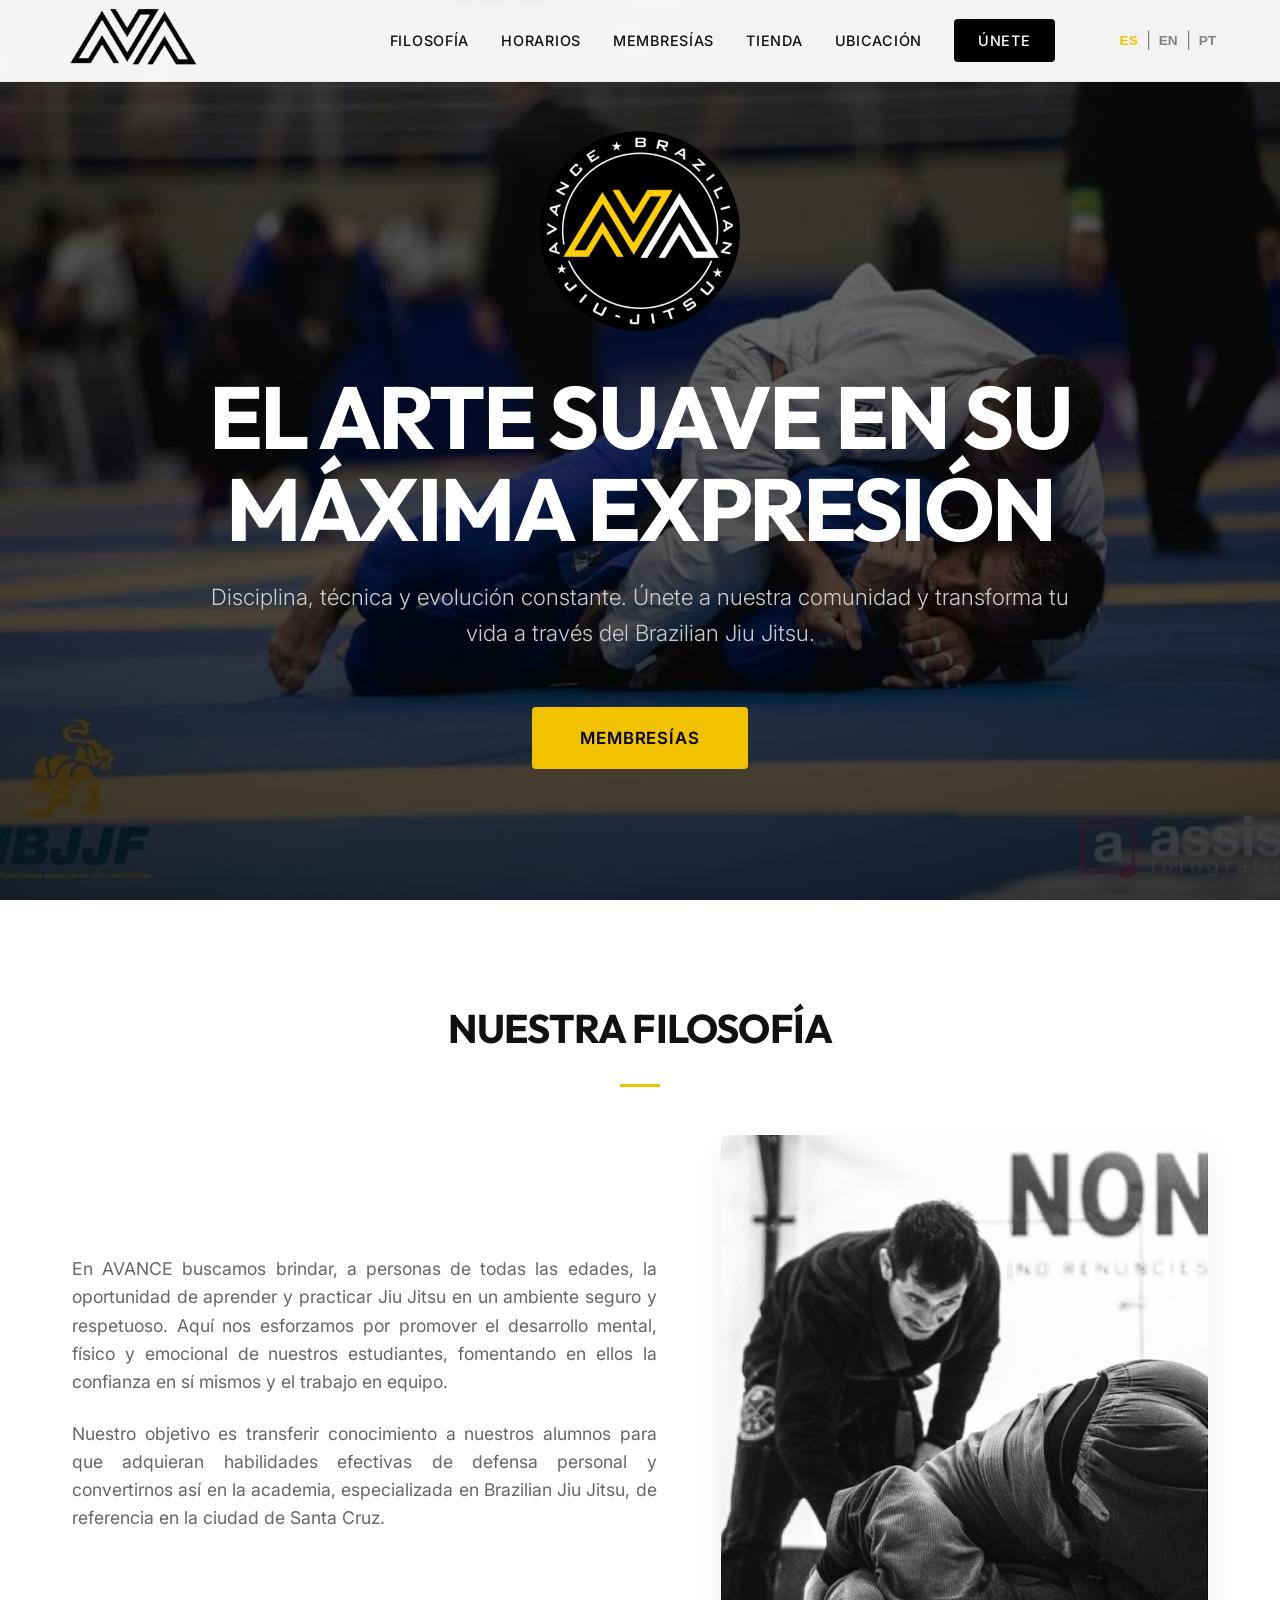
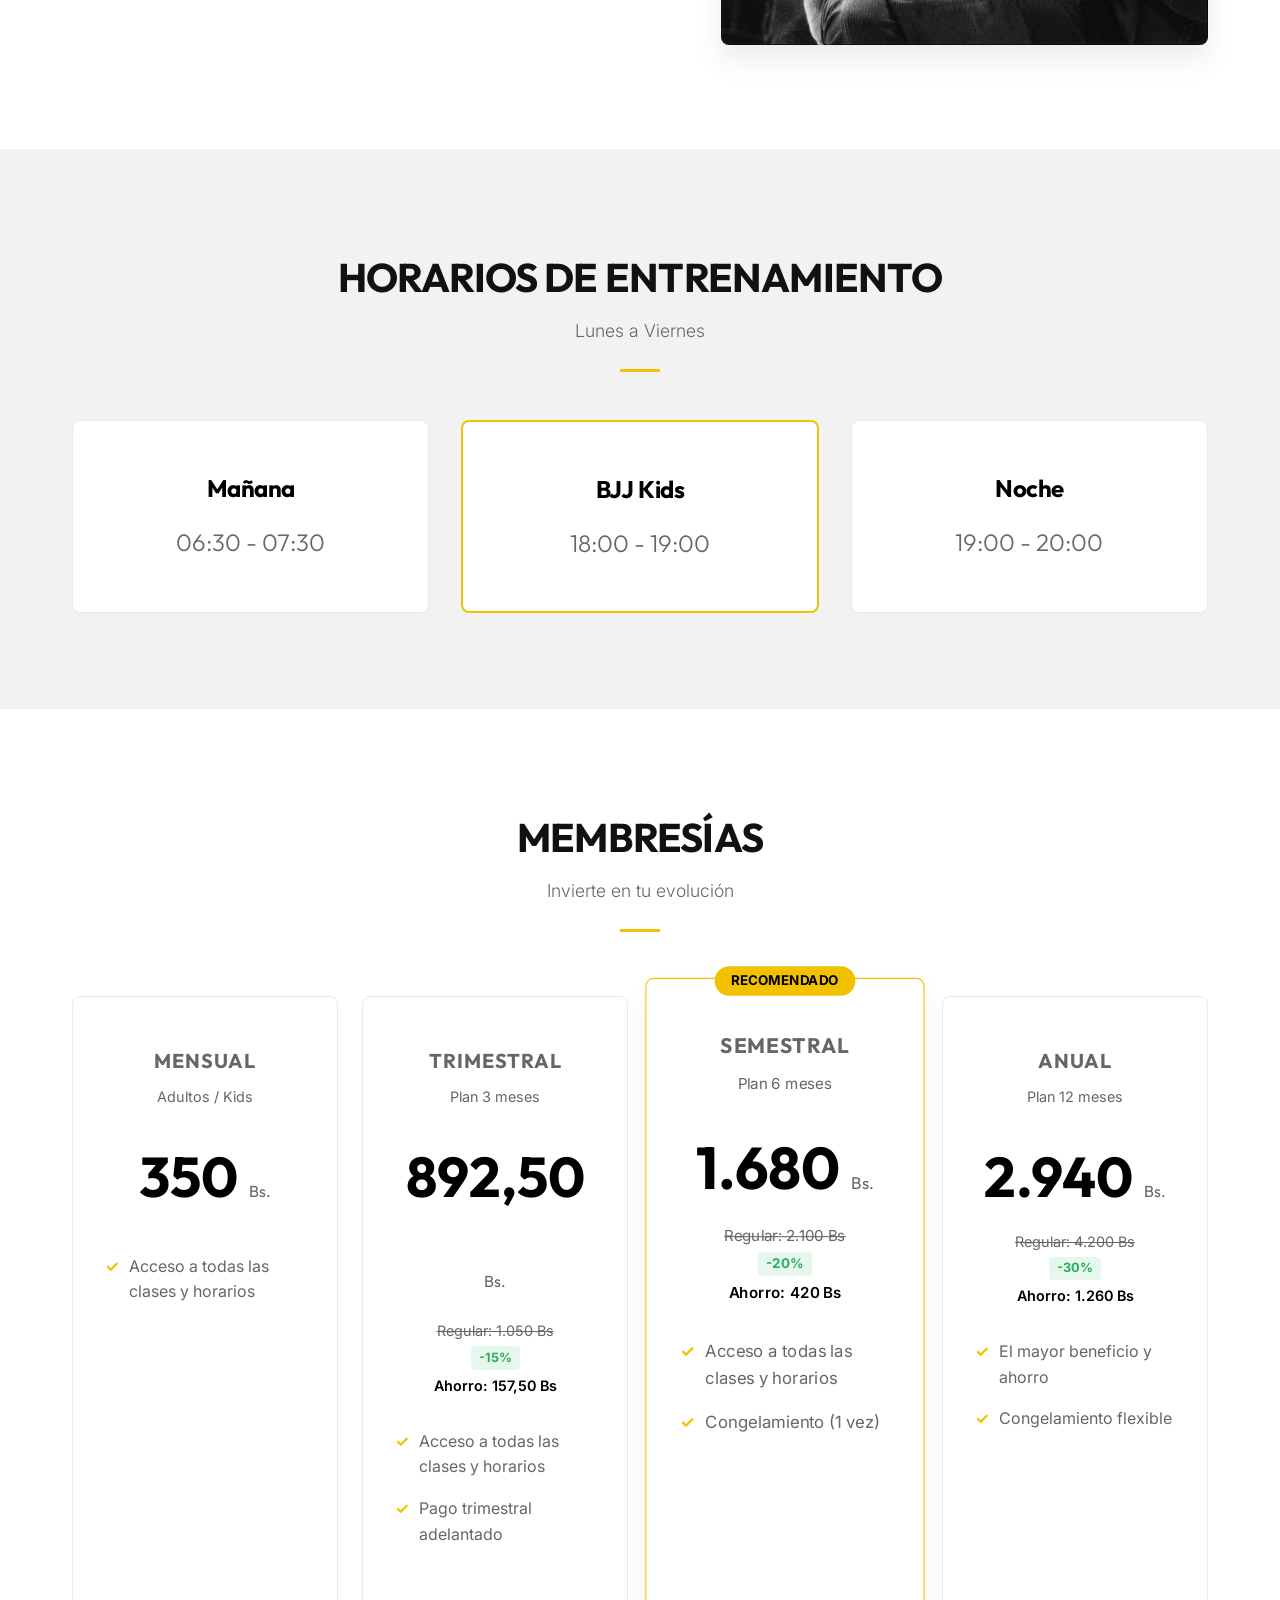
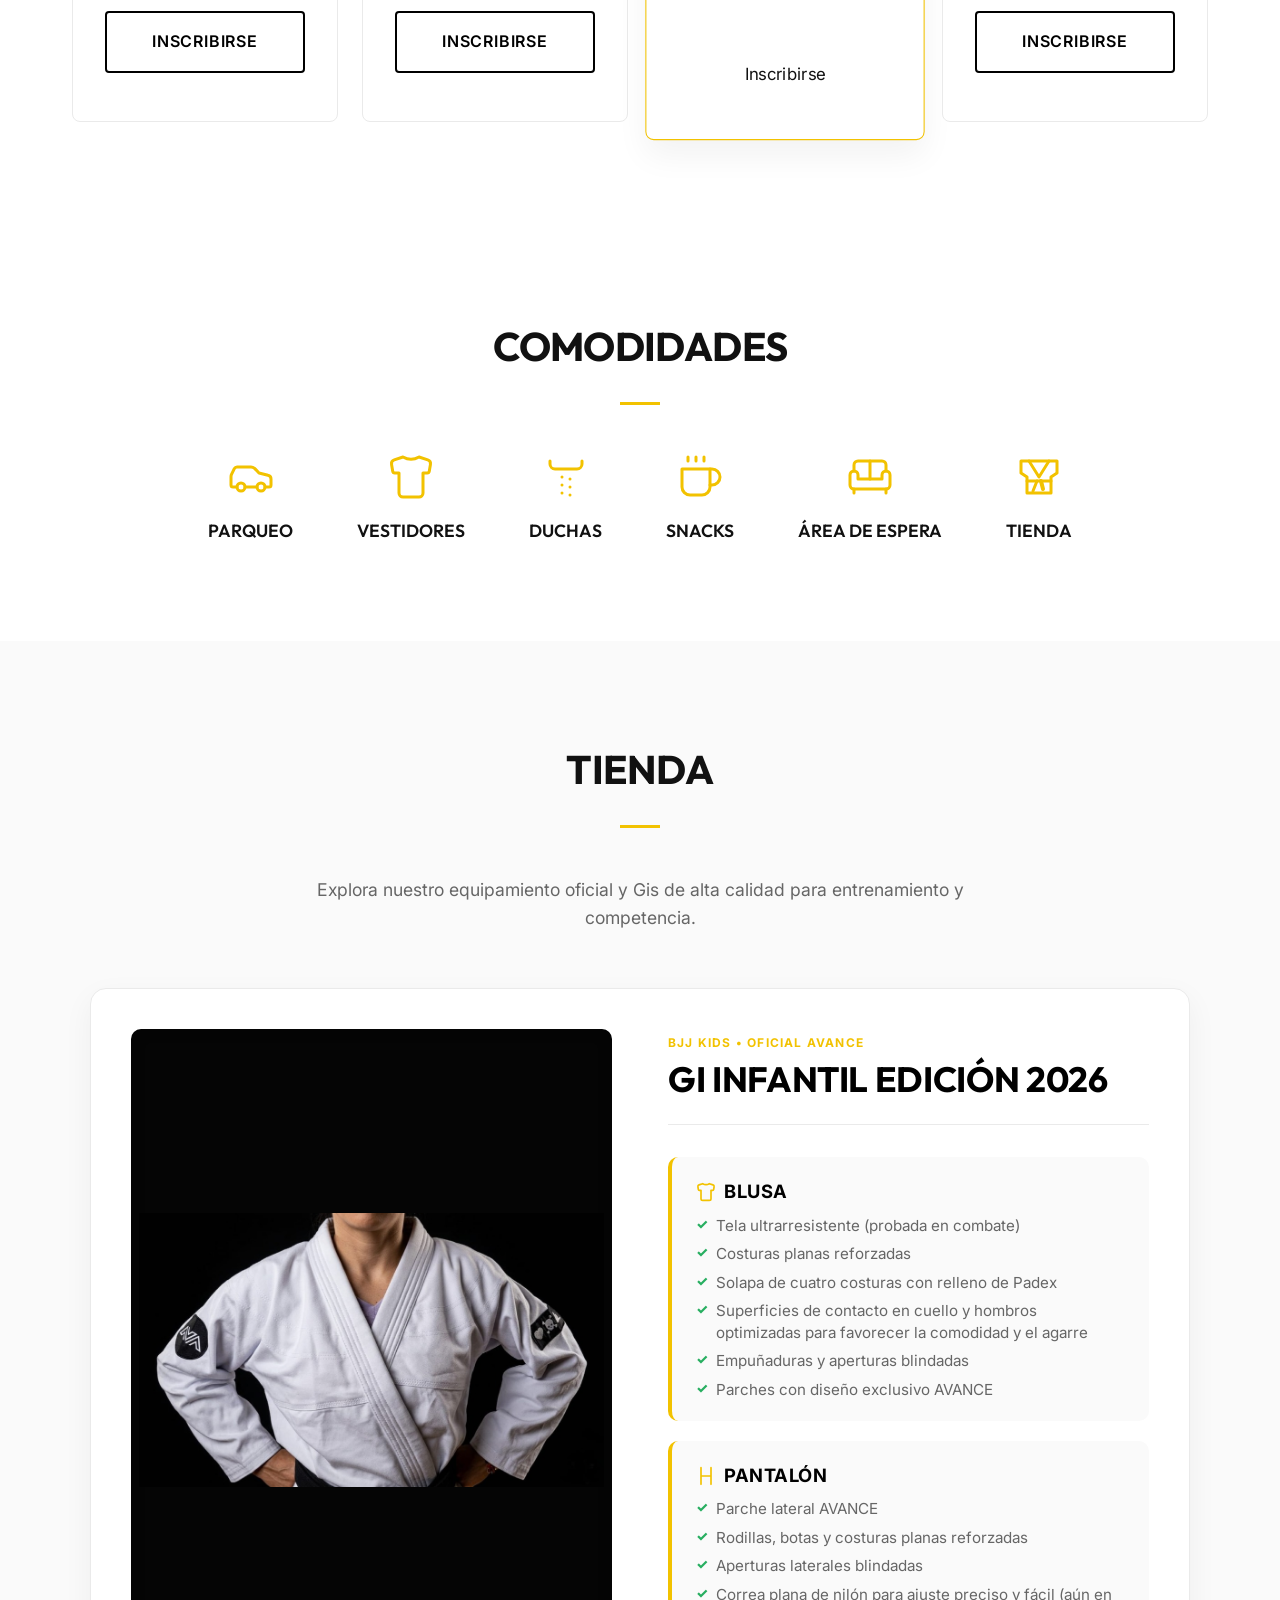
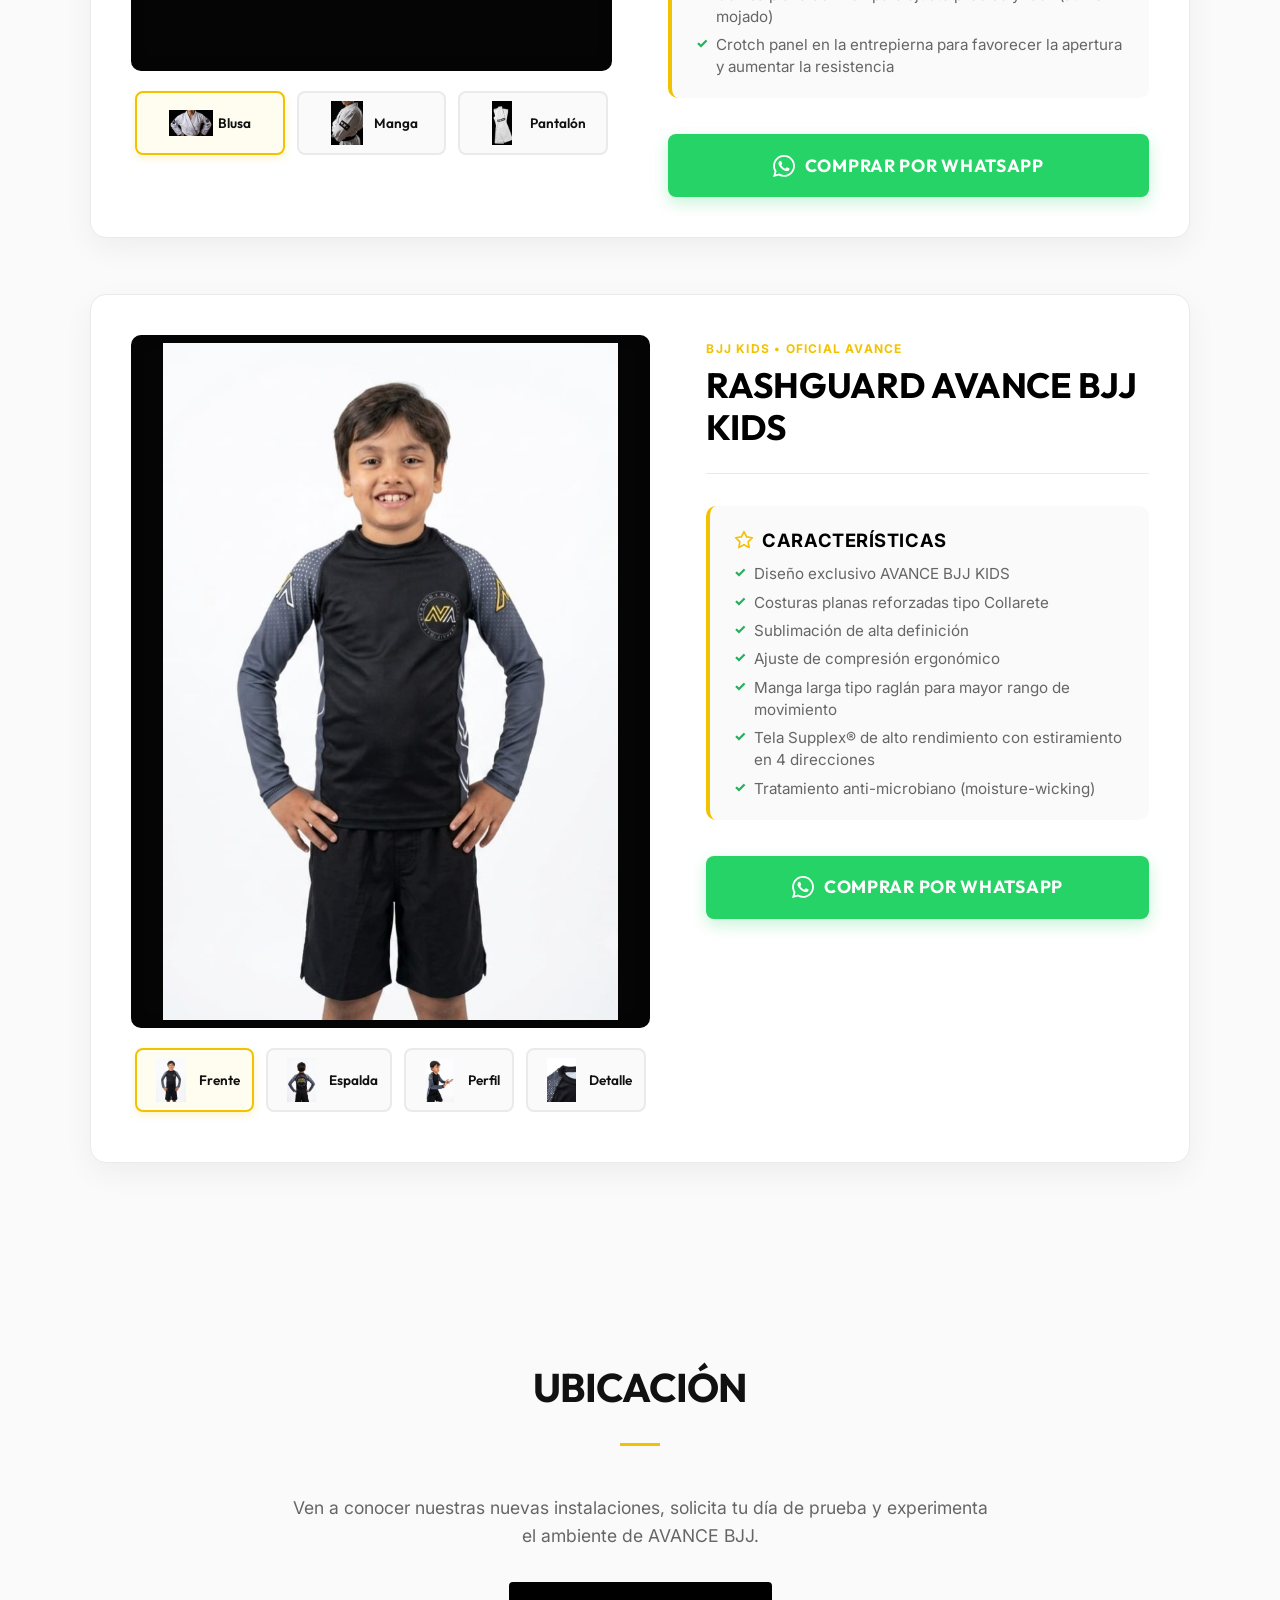
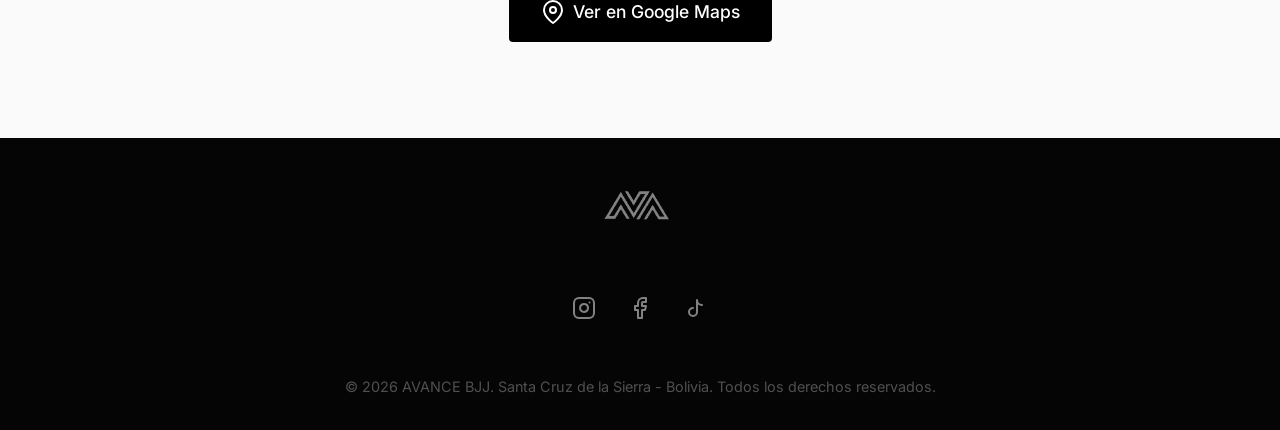
==== commit 01ed4dfa: "Optimize logo circular SEO indexing for Google Search and social crawlers" ====
--- a/index.html
+++ b/index.html
@@ -19,11 +19,13 @@
     <meta property="og:title" content="AVANCE BJJ - Escuela de Brazilian Jiu Jitsu en Santa Cruz de la Sierra">
     <meta property="og:description"
         content="Academia especializada en Brazilian Jiu Jitsu. Clases para adultos y niños en Santa Cruz de la Sierra, Bolivia. ¡Agenda tu clase de prueba!">
-    <meta property="og:image" content="https://avancebjj.com/assets/images/avance-logo.jpg">
-    <meta property="og:image:secure_url" content="https://avancebjj.com/assets/images/avance-logo.jpg">
-    <meta property="og:image:type" content="image/jpeg">
-    <meta property="og:image:alt" content="AVANCE BJJ Logo">
-    <meta itemprop="image" content="https://avancebjj.com/assets/images/avance-logo.jpg">
+    <meta property="og:image" content="https://avancebjj.com/assets/images/avance-logo-circular.png">
+    <meta property="og:image:secure_url" content="https://avancebjj.com/assets/images/avance-logo-circular.png">
+    <meta property="og:image:type" content="image/png">
+    <meta property="og:image:width" content="1200">
+    <meta property="og:image:height" content="1200">
+    <meta property="og:image:alt" content="AVANCE BJJ Logo Circular">
+    <meta itemprop="image" content="https://avancebjj.com/assets/images/avance-logo-circular.png">
     <meta property="og:locale" content="es_BO">
     <meta property="og:site_name" content="AVANCE BJJ">
 
@@ -32,7 +34,7 @@
     <meta name="twitter:title" content="AVANCE BJJ - Brazilian Jiu Jitsu en Santa Cruz">
     <meta name="twitter:description"
         content="Academia especializada en BJJ. Clases para adultos y niños. ¡Entrena con nosotros!">
-    <meta name="twitter:image" content="https://avancebjj.com/assets/images/avance-logo.jpg">
+    <meta name="twitter:image" content="https://avancebjj.com/assets/images/avance-logo-circular.png">
 
     <!-- Geo Tags -->
     <meta name="geo.region" content="BO-S">
@@ -49,17 +51,23 @@
     <link rel="stylesheet" href="styles.css">
     <link rel="icon" type="image/png" href="assets/images/favicon.png">
 
-    <!-- JSON-LD Structured Data: LocalBusiness + SportsActivityLocation -->
+    <!-- JSON-LD Structured Data: Organization + LocalBusiness + SportsActivityLocation -->
     <script type="application/ld+json">
     {
         "@context": "https://schema.org",
-        "@type": ["SportsActivityLocation", "LocalBusiness"],
+        "@type": ["SportsActivityLocation", "LocalBusiness", "Organization"],
         "name": "AVANCE BJJ",
         "alternateName": "AVANCE Brazilian Jiu Jitsu",
         "description": "Academia especializada en Brazilian Jiu Jitsu en Santa Cruz de la Sierra, Bolivia. Ofrecemos clases para adultos y niños con horarios flexibles de lunes a viernes.",
         "url": "https://avancebjj.com",
-        "logo": "https://avancebjj.com/assets/images/avance-logo.jpg",
-        "image": "https://avancebjj.com/assets/images/avance-logo.jpg",
+        "logo": {
+            "@type": "ImageObject",
+            "url": "https://avancebjj.com/assets/images/avance-logo-circular.png",
+            "width": 1200,
+            "height": 1200,
+            "caption": "AVANCE BJJ Logo"
+        },
+        "image": "https://avancebjj.com/assets/images/avance-logo-circular.png",
         "telephone": "+59174580219",
         "priceRange": "$$",
         "address": {
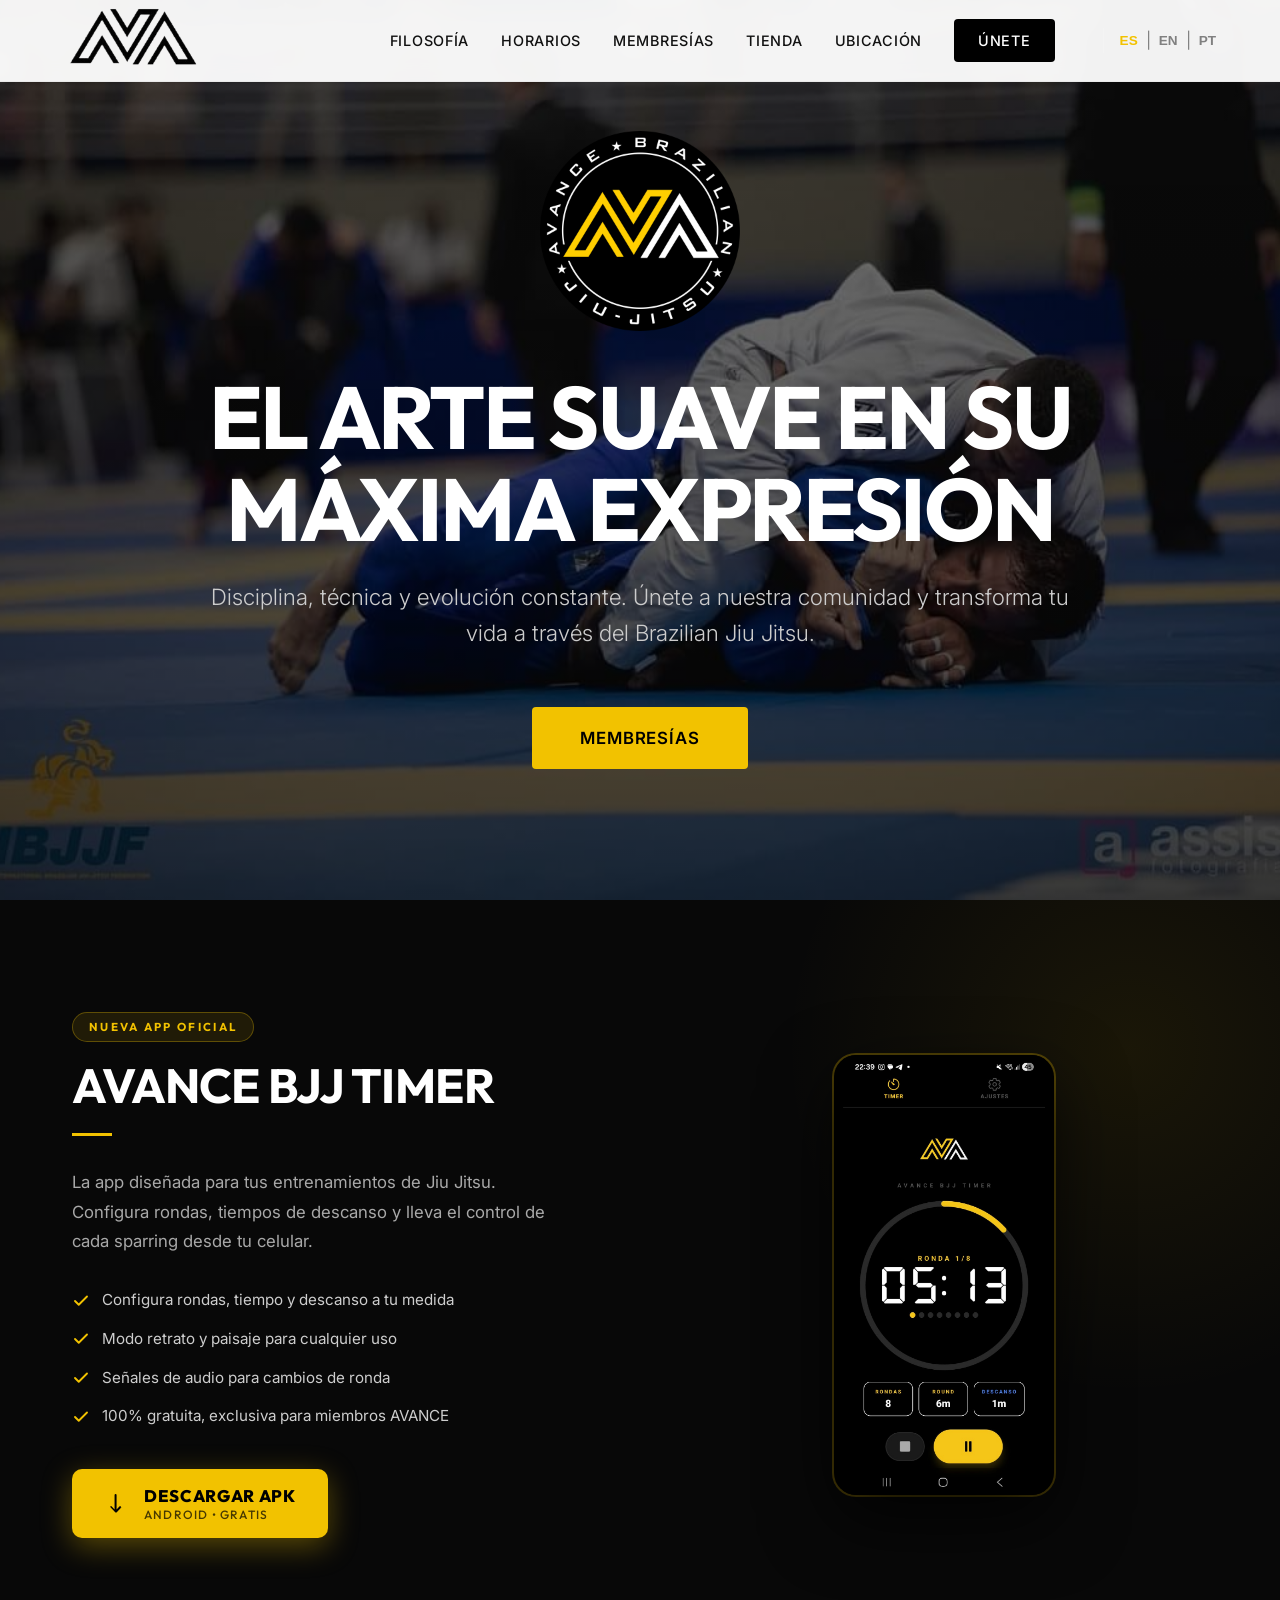
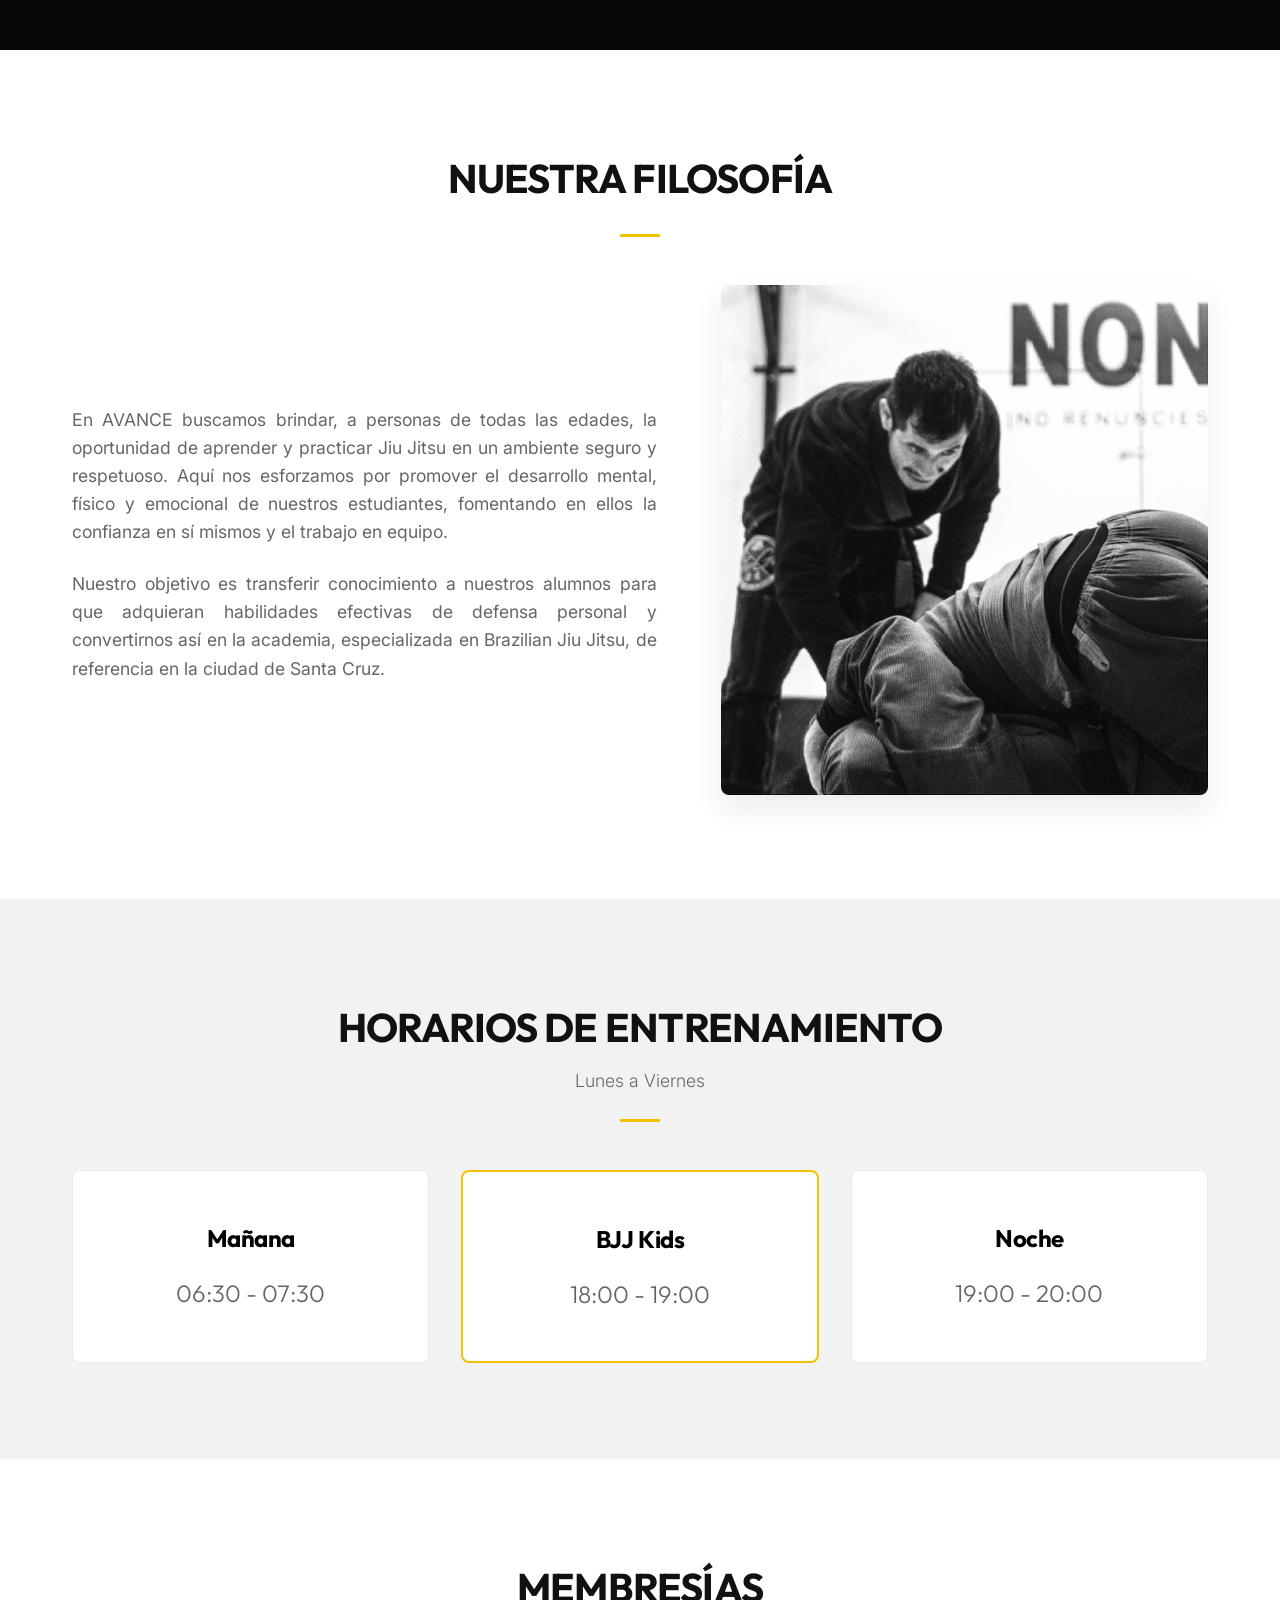
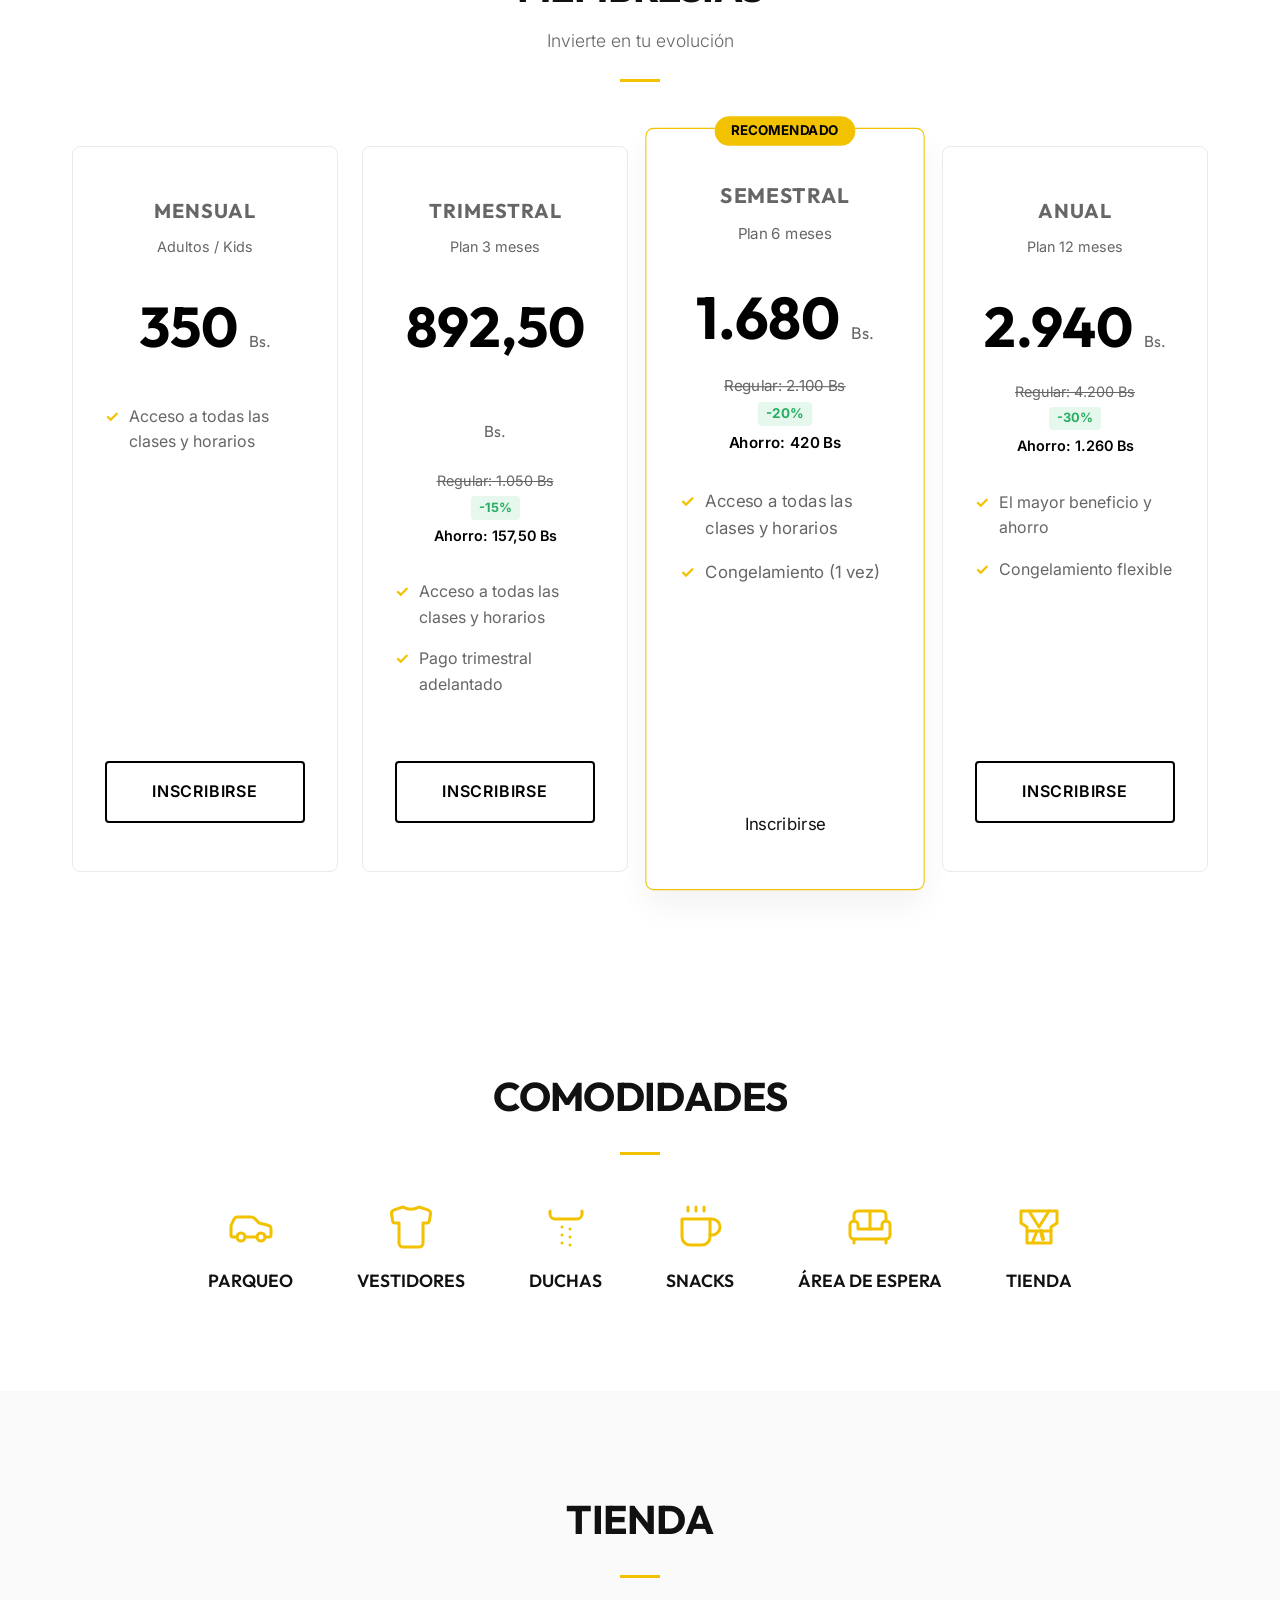
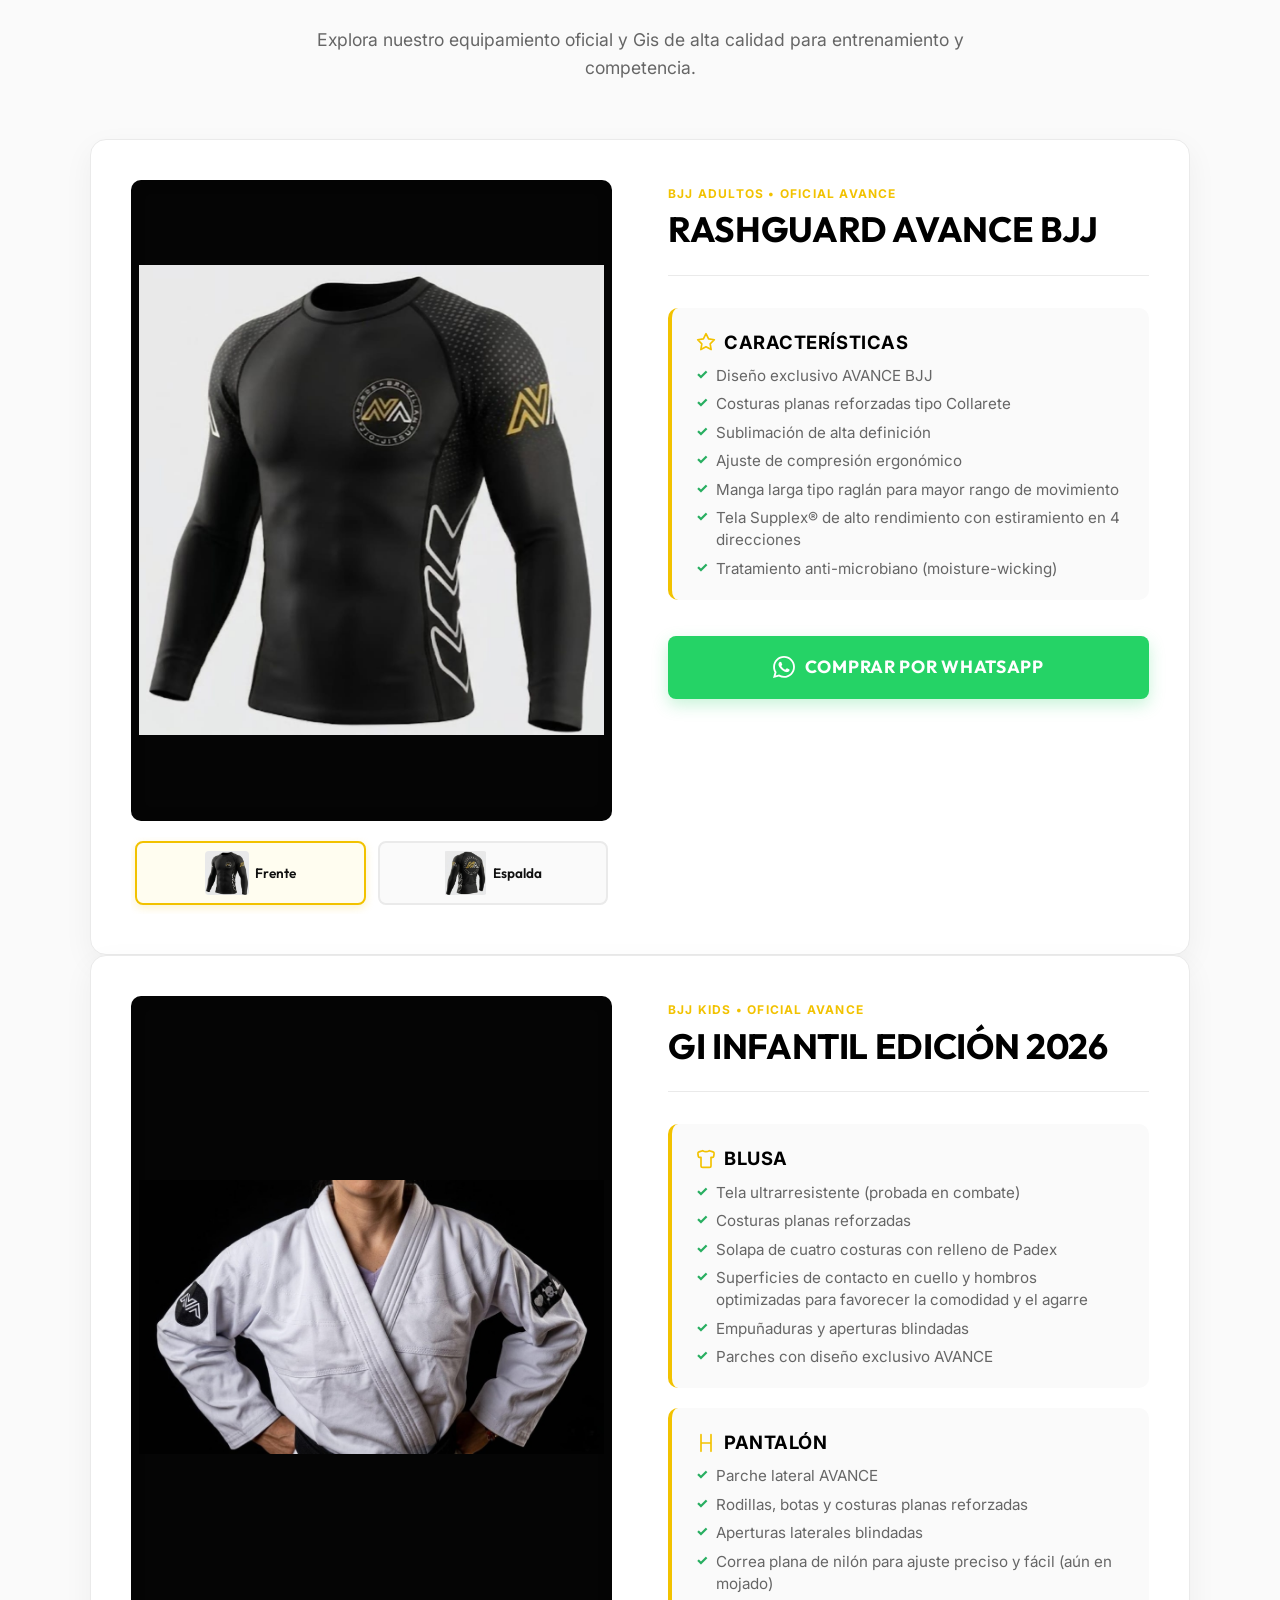
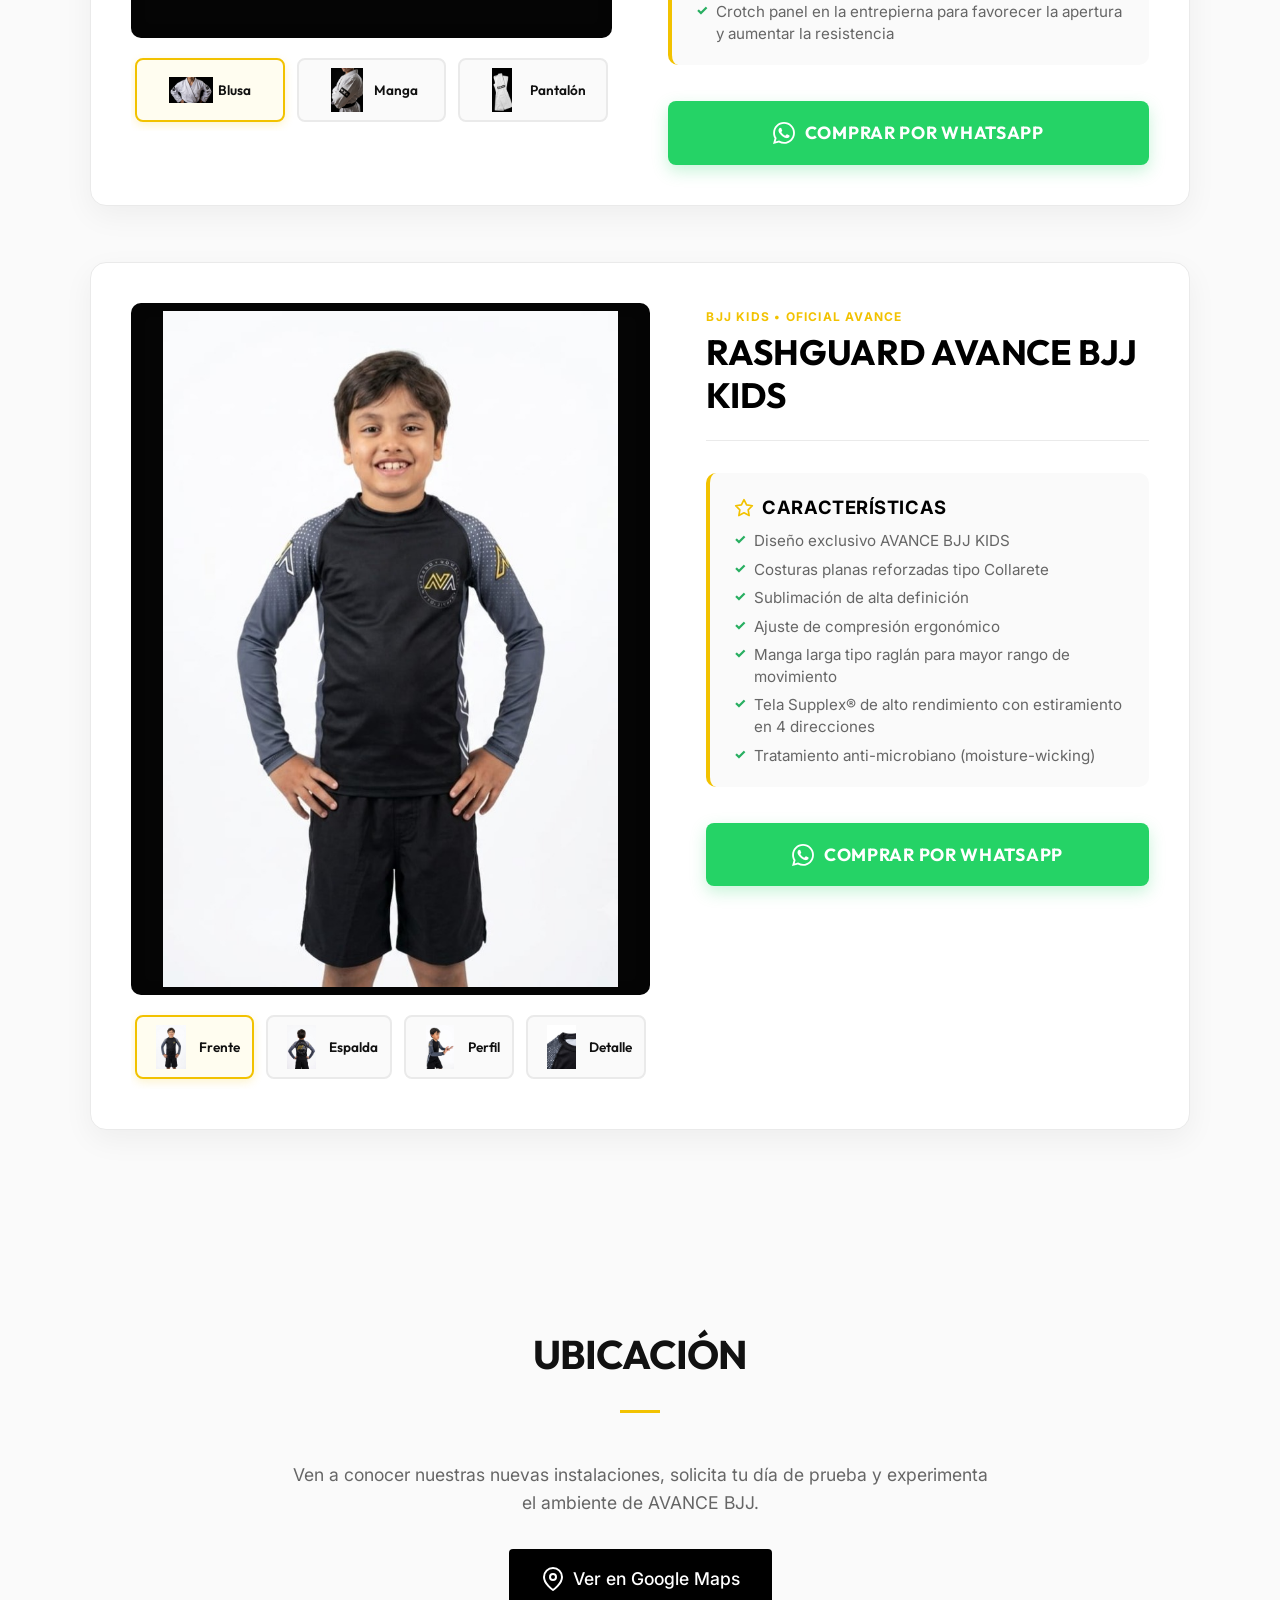
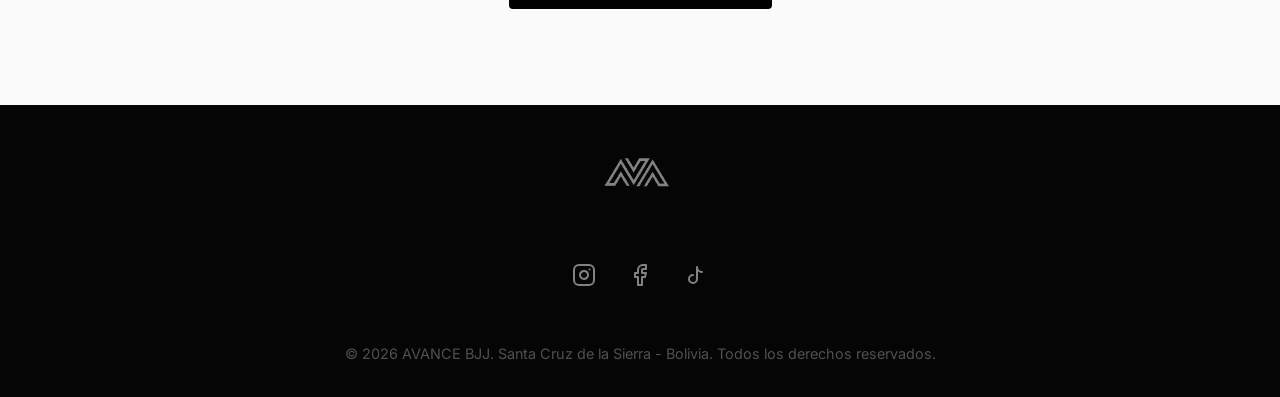
==== commit 23630d7a: "feat: sección promo AVANCE BJJ Timer app con animación de rotación - Agrega sección #app-timer con d" ====
--- a/index.html
+++ b/index.html
@@ -181,6 +181,7 @@
     <main>
         <!-- Hero Section -->
         <section class="hero-carousel-container" id="home">
+            <!-- Slide 1: Main BJJ Slide -->
             <div class="carousel-slide active" style="background-image: url('assets/images/portada_popo.jpg');">
                 <div class="hero-overlay"></div>
                 <div class="hero-content">
@@ -189,6 +190,106 @@
                     <p class="hero-subtitle" data-i18n="hero_desc">ES ATREVERSE...</p>
                     <a href="#pricing" class="btn-primary" data-i18n="price_title">Ver Planes</a>
                 </div>
+            </div>
+
+        </section>
+
+        <!-- App Promo Section -->
+        <section class="app-promo" id="app-timer">
+            <div class="app-promo-bg-glow"></div>
+            <div class="container app-promo-container reveal">
+                <div class="app-promo-text">
+                    <span class="app-promo-badge">NUEVA APP OFICIAL</span>
+                    <h2 class="section-title app-promo-title">AVANCE BJJ TIMER</h2>
+                    <div class="app-promo-divider"></div>
+                    <p class="app-promo-desc">La app diseñada para tus entrenamientos de Jiu Jitsu. Configura rondas,
+                        tiempos de descanso y lleva el control de cada sparring desde tu celular.</p>
+
+                    <ul class="app-features-list">
+                        <li>
+                            <svg xmlns="http://www.w3.org/2000/svg" width="18" height="18" viewBox="0 0 24 24"
+                                fill="none" stroke="currentColor" stroke-width="2.5" stroke-linecap="round"
+                                stroke-linejoin="round">
+                                <polyline points="20 6 9 17 4 12" />
+                            </svg>
+                            Configura rondas, tiempo y descanso a tu medida
+                        </li>
+                        <li>
+                            <svg xmlns="http://www.w3.org/2000/svg" width="18" height="18" viewBox="0 0 24 24"
+                                fill="none" stroke="currentColor" stroke-width="2.5" stroke-linecap="round"
+                                stroke-linejoin="round">
+                                <polyline points="20 6 9 17 4 12" />
+                            </svg>
+                            Modo retrato y paisaje para cualquier uso
+                        </li>
+                        <li>
+                            <svg xmlns="http://www.w3.org/2000/svg" width="18" height="18" viewBox="0 0 24 24"
+                                fill="none" stroke="currentColor" stroke-width="2.5" stroke-linecap="round"
+                                stroke-linejoin="round">
+                                <polyline points="20 6 9 17 4 12" />
+                            </svg>
+                            Señales de audio para cambios de ronda
+                        </li>
+                        <li>
+                            <svg xmlns="http://www.w3.org/2000/svg" width="18" height="18" viewBox="0 0 24 24"
+                                fill="none" stroke="currentColor" stroke-width="2.5" stroke-linecap="round"
+                                stroke-linejoin="round">
+                                <polyline points="20 6 9 17 4 12" />
+                            </svg>
+                            100% gratuita, exclusiva para miembros AVANCE
+                        </li>
+                    </ul>
+
+                    <a href="assets/ava-timer-oficial-v2.apk" download="ava-timer-oficial-v2.apk"
+                        class="btn-download-apk" id="section-download-apk">
+                        <svg xmlns="http://www.w3.org/2000/svg" width="24" height="24" viewBox="0 0 24 24"
+                            fill="currentColor" style="flex-shrink:0;">
+                            <path
+                                d="M17.523 15.34l-4.507 4.547a1.43 1.43 0 01-2.031 0l-4.507-4.547a.714.714 0 011.014-1.003l3.08 3.107V3a1 1 0 012 0v14.444l3.08-3.107a.714.714 0 011.014 0 .718.718 0 01-.143 1.003z" />
+                        </svg>
+                        <div class="btn-download-text">
+                            <span class="btn-download-label">Descargar APK</span>
+                            <span class="btn-download-sub">Android • Gratis</span>
+                        </div>
+                    </a>
+                </div>
+
+                <div class="app-promo-mockups">
+                    <div class="phone-stage">
+
+                        <!-- Curved arrows — top-right and bottom-left, suggest clockwise rotation -->
+                        <div class="rotate-hint rotate-hint-tr" aria-hidden="true">
+                            <svg width="52" height="52" viewBox="0 0 52 52" fill="none"
+                                xmlns="http://www.w3.org/2000/svg">
+                                <path d="M 10 42 A 24 24 0 0 1 42 10" stroke="#f2c200" stroke-width="2.5"
+                                    stroke-linecap="round" stroke-dasharray="4 6" />
+                                <path d="M 34 6 L 42 10 L 38 18" stroke="#f2c200" stroke-width="2.5"
+                                    stroke-linecap="round" stroke-linejoin="round" fill="none" />
+                            </svg>
+                        </div>
+                        <div class="rotate-hint rotate-hint-bl" aria-hidden="true">
+                            <svg width="52" height="52" viewBox="0 0 52 52" fill="none"
+                                xmlns="http://www.w3.org/2000/svg">
+                                <path d="M 10 42 A 24 24 0 0 1 42 10" stroke="#f2c200" stroke-width="2.5"
+                                    stroke-linecap="round" stroke-dasharray="4 6" />
+                                <path d="M 34 6 L 42 10 L 38 18" stroke="#f2c200" stroke-width="2.5"
+                                    stroke-linecap="round" stroke-linejoin="round" fill="none" />
+                            </svg>
+                        </div>
+
+                        <!-- Phone frame — rotates 90deg via CSS -->
+                        <div class="phone-frame">
+                            <!-- Portrait (timer-2): shown at 0deg -->
+                            <img src="assets/images/timer-2.jpeg" class="mockup-img mockup-img-portrait"
+                                alt="AVANCE BJJ Timer modo retrato">
+                            <!-- Landscape (timer-1): pre-rotated -90deg so it appears upright when frame is at +90deg -->
+                            <img src="assets/images/timer-1.jpeg" class="mockup-img mockup-img-landscape"
+                                alt="AVANCE BJJ Timer modo landscape">
+                        </div>
+
+                    </div>
+                </div>
+
             </div>
         </section>
 
@@ -420,6 +521,69 @@
                 <p class="section-text" data-i18n="store_desc" style="margin-bottom: 3.5rem;">Explora nuestro
                     equipamiento oficial y Gis de alta calidad para entrenamiento y competencia.</p>
 
+                <!-- Product 3: Rashguard Adultos -->
+                <div class="product-showcase" style="margin-top: 3.5rem;">
+                    <div class="product-gallery">
+                        <div class="product-main-image">
+                            <img src="assets/images/rashguard-1.jpeg" id="main-product-rga-img"
+                                alt="RASHGUARD AVANCE BJJ ADULTOS - Frente" loading="lazy">
+                        </div>
+                        <div class="product-thumbnails">
+                            <button class="thumb-btn active" data-target="main-product-rga-img"
+                                data-img="assets/images/rashguard-1.jpeg" type="button" aria-label="Frente">
+                                <img src="assets/images/rashguard-1.jpeg" alt="Frente Rashguard Adultos">
+                                <span>Frente</span>
+                            </button>
+                            <button class="thumb-btn" data-target="main-product-rga-img"
+                                data-img="assets/images/rashguard-2.jpeg" type="button" aria-label="Espalda">
+                                <img src="assets/images/rashguard-2.jpeg" alt="Espalda Rashguard Adultos">
+                                <span>Espalda</span>
+                            </button>
+                        </div>
+                    </div>
+
+                    <div class="product-info-card">
+                        <div class="product-header">
+                            <span class="product-category">BJJ ADULTOS • OFICIAL AVANCE</span>
+                            <h3 class="product-title">RASHGUARD AVANCE BJJ</h3>
+                        </div>
+
+                        <div class="product-specs">
+                            <div class="spec-group">
+                                <h4 class="spec-title">
+                                    <svg xmlns="http://www.w3.org/2000/svg" width="20" height="20" viewBox="0 0 24 24"
+                                        fill="none" stroke="currentColor" stroke-width="2" stroke-linecap="round"
+                                        stroke-linejoin="round">
+                                        <polygon
+                                            points="12 2 15.09 8.26 22 9.27 17 14.14 18.18 21.02 12 17.77 5.82 21.02 7 14.14 2 9.27 8.91 8.26 12 2" />
+                                    </svg>
+                                    <span>CARACTERÍSTICAS</span>
+                                </h4>
+                                <ul class="spec-list">
+                                    <li>Diseño exclusivo AVANCE BJJ</li>
+                                    <li>Costuras planas reforzadas tipo Collarete</li>
+                                    <li>Sublimación de alta definición</li>
+                                    <li>Ajuste de compresión ergonómico</li>
+                                    <li>Manga larga tipo raglán para mayor rango de movimiento</li>
+                                    <li>Tela Supplex® de alto rendimiento con estiramiento en 4 direcciones</li>
+                                    <li>Tratamiento anti-microbiano (moisture-wicking)</li>
+                                </ul>
+                            </div>
+                        </div>
+
+                        <div class="product-cta">
+                            <a href="https://wa.me/59174580219?text=Hola%2C%20me%20interesa%20comprar%20el%20RASHGUARD%20AVANCE%20BJJ%20ADULTOS"
+                                target="_blank" rel="noopener noreferrer" class="btn-buy-whatsapp">
+                                <svg xmlns="http://www.w3.org/2000/svg" width="22" height="22" viewBox="0 0 24 24"
+                                    fill="currentColor">
+                                    <path
+                                        d="M.057 24l1.687-6.163c-1.041-1.804-1.588-3.849-1.587-5.946.003-6.556 5.338-11.891 11.893-11.891 3.181.001 6.167 1.24 8.413 3.488 2.245 2.248 3.481 5.236 3.48 8.414-.003 6.557-5.338 11.892-11.893 11.892-1.99-.001-3.951-.5-5.688-1.448l-6.305 1.654zm6.597-3.807c1.676.995 3.276 1.591 5.392 1.592 5.448 0 9.886-4.434 9.889-9.885.002-5.462-4.415-9.89-9.881-9.892-5.452 0-9.887 4.434-9.889 9.884-.001 2.225.651 3.891 1.746 5.634l-.999 3.648 3.742-.981zm11.387-5.464c-.074-.124-.272-.198-.57-.347-.297-.149-1.758-.868-2.031-.967-.272-.099-.47-.149-.669.149-.198.297-.768.967-.941 1.165-.173.198-.347.223-.644.074-.297-.149-1.255-.462-2.39-1.475-.883-.788-1.48-1.761-1.653-2.059-.173-.297-.018-.458.13-.606.134-.133.297-.347.446-.521.151-.172.2-.296.3-.495.099-.198.05-.372-.025-.521-.075-.148-.669-1.611-.916-2.206-.242-.579-.487-.501-.669-.51l-.57-.01c-.198 0-.52.074-.792.372s-1.04 1.016-1.04 2.479 1.065 2.876 1.213 3.074c.149.198 2.095 3.2 5.076 4.487.709.306 1.263.489 1.694.626.712.226 1.36.194 1.872.118.571-.085 1.758-.719 2.006-1.413.248-.695.248-1.29.173-1.414z" />
+                                </svg>
+                                <span>Comprar por WhatsApp</span>
+                            </a>
+                        </div>
+                    </div>
+                </div>
                 <!-- E-Commerce Product Showcase -->
                 <div class="product-showcase">
                     <div class="product-gallery">
@@ -585,8 +749,10 @@
                         </div>
                     </div>
                 </div>
+
             </div>
         </section>
+
 
         <!-- Location Section -->
         <section class="location" id="location">
--- a/styles.css
+++ b/styles.css
@@ -1229,4 +1229,467 @@
         padding: 1.1rem 2rem;
         font-size: 1.1rem;
     }
-}+}
+
+/* =====================================================
+   TIMER CAROUSEL SLIDES
+   ===================================================== */
+.timer-slide {
+    background-size: cover;
+    background-position: center center;
+}
+
+/* Landscape screenshot (timer-1.jpeg) fills width nicely */
+.timer-slide:nth-child(2) {
+    background-position: center center;
+}
+
+.timer-overlay {
+    background: linear-gradient(to bottom,
+        rgba(0, 0, 0, 0.35) 0%,
+        rgba(0, 0, 0, 0.65) 100%) !important;
+}
+
+.timer-hero-content {
+    display: flex;
+    flex-direction: column;
+    align-items: center;
+}
+
+.timer-badge {
+    display: inline-block;
+    font-family: var(--font-heading);
+    font-size: 0.78rem;
+    font-weight: 700;
+    letter-spacing: 0.18em;
+    text-transform: uppercase;
+    color: var(--accent-gold);
+    background: rgba(242, 194, 0, 0.12);
+    border: 1px solid rgba(242, 194, 0, 0.4);
+    border-radius: 40px;
+    padding: 0.35rem 1.2rem;
+    margin-bottom: 1.2rem;
+    backdrop-filter: blur(6px);
+    animation: timerBadgePulse 2.5s ease-in-out infinite;
+}
+
+@keyframes timerBadgePulse {
+    0%, 100% { box-shadow: 0 0 0 0 rgba(242, 194, 0, 0); }
+    50% { box-shadow: 0 0 0 6px rgba(242, 194, 0, 0.15); }
+}
+
+.timer-title {
+    color: #ffffff !important;
+    text-shadow: 0 2px 20px rgba(0, 0, 0, 0.6);
+}
+
+.btn-download-hero {
+    display: inline-flex;
+    align-items: center;
+    gap: 0.7rem;
+    background: var(--accent-gold);
+    color: #000000;
+    padding: 1rem 2.5rem;
+    font-family: var(--font-heading);
+    font-size: 1rem;
+    font-weight: 700;
+    text-transform: uppercase;
+    letter-spacing: 0.06em;
+    border-radius: 6px;
+    box-shadow: 0 8px 25px rgba(242, 194, 0, 0.4);
+    transition: var(--transition-smooth);
+}
+
+.btn-download-hero:hover {
+    background: #ffffff;
+    color: #000000;
+    transform: translateY(-3px);
+    box-shadow: 0 14px 35px rgba(242, 194, 0, 0.35);
+}
+
+/* =====================================================
+   APP PROMO SECTION
+   ===================================================== */
+.app-promo {
+    position: relative;
+    background: #080808;
+    overflow: hidden;
+}
+
+.app-promo-bg-glow {
+    position: absolute;
+    top: -200px;
+    right: -200px;
+    width: 700px;
+    height: 700px;
+    background: radial-gradient(circle, rgba(242, 194, 0, 0.08) 0%, transparent 70%);
+    pointer-events: none;
+}
+
+.app-promo-container {
+    display: grid;
+    grid-template-columns: 1fr 1fr;
+    gap: 5rem;
+    align-items: center;
+    text-align: left;
+    padding: 7rem 2rem;
+    max-width: 1200px;
+}
+
+.app-promo-text {
+    display: flex;
+    flex-direction: column;
+    align-items: flex-start;
+}
+
+.app-promo-badge {
+    display: inline-block;
+    font-family: var(--font-heading);
+    font-size: 0.72rem;
+    font-weight: 700;
+    letter-spacing: 0.2em;
+    text-transform: uppercase;
+    color: var(--accent-gold);
+    background: rgba(242, 194, 0, 0.1);
+    border: 1px solid rgba(242, 194, 0, 0.3);
+    border-radius: 40px;
+    padding: 0.3rem 1rem;
+    margin-bottom: 1.2rem;
+}
+
+.app-promo-title {
+    color: #ffffff;
+    font-size: 3rem;
+    line-height: 1;
+    margin-bottom: 0;
+    text-align: left;
+}
+
+.app-promo-divider {
+    width: 40px;
+    height: 3px;
+    background-color: var(--accent-gold);
+    margin: 1.5rem 0 2rem;
+}
+
+.app-promo-desc {
+    font-size: 1.05rem;
+    color: rgba(255, 255, 255, 0.65);
+    line-height: 1.75;
+    margin-bottom: 2rem;
+    max-width: 480px;
+}
+
+.app-features-list {
+    list-style: none;
+    padding: 0;
+    margin: 0 0 2.5rem;
+    display: flex;
+    flex-direction: column;
+    gap: 0.9rem;
+}
+
+.app-features-list li {
+    display: flex;
+    align-items: center;
+    gap: 0.75rem;
+    font-size: 0.95rem;
+    color: rgba(255, 255, 255, 0.8);
+    font-family: var(--font-body);
+}
+
+.app-features-list li svg {
+    color: var(--accent-gold);
+    flex-shrink: 0;
+}
+
+.btn-download-apk {
+    display: inline-flex;
+    align-items: center;
+    gap: 1rem;
+    background: var(--accent-gold);
+    color: #000000;
+    padding: 1rem 2rem;
+    border-radius: 10px;
+    font-family: var(--font-heading);
+    font-weight: 700;
+    text-transform: uppercase;
+    box-shadow: 0 8px 30px rgba(242, 194, 0, 0.35);
+    transition: var(--transition-smooth);
+    min-height: 64px;
+}
+
+.btn-download-apk:hover {
+    background: #ffe033;
+    transform: translateY(-3px);
+    box-shadow: 0 14px 40px rgba(242, 194, 0, 0.5);
+    color: #000000;
+}
+
+.btn-download-text {
+    display: flex;
+    flex-direction: column;
+    align-items: flex-start;
+    line-height: 1.3;
+}
+
+.btn-download-label {
+    font-size: 1.05rem;
+    font-weight: 800;
+    letter-spacing: 0.04em;
+}
+
+.btn-download-sub {
+    font-size: 0.75rem;
+    font-weight: 500;
+    letter-spacing: 0.1em;
+    opacity: 0.7;
+    text-transform: uppercase;
+}
+
+/* ─── Phone rotation animation ─── */
+
+.app-promo-mockups {
+    display: flex;
+    align-items: center;
+    justify-content: center;
+    width: 100%;
+}
+
+/* Stage: large enough so the phone doesn't clip when rotated */
+.phone-stage {
+    position: relative;
+    width: 340px;
+    height: 500px;
+    display: flex;
+    align-items: center;
+    justify-content: center;
+    flex-shrink: 0;
+}
+
+/* Phone frame — portrait dimensions, rotates 90deg to landscape */
+.phone-frame {
+    position: relative;
+    width: 220px;
+    height: 440px;
+    border-radius: 22px;
+    overflow: hidden;
+    background: #000;
+    box-shadow:
+        0 25px 70px rgba(0, 0, 0, 0.75),
+        0 0 0 2px rgba(242, 194, 0, 0.3);
+    transform-origin: center center;
+    animation: phoneRotate 10s cubic-bezier(0.55, 0.06, 0.35, 0.97) infinite;
+    will-change: transform;
+    z-index: 2;
+}
+
+/*
+  Cycle (10 s):
+  0–22%  : portrait, paused
+  22–48% : rotate +90deg (landscape)
+  48–68% : landscape, paused
+  68–92% : rotate back to 0deg
+  92–100%: portrait, paused
+*/
+@keyframes phoneRotate {
+    0%   { transform: rotate(0deg); }
+    22%  { transform: rotate(0deg); }
+    48%  { transform: rotate(90deg); }
+    68%  { transform: rotate(90deg); }
+    92%  { transform: rotate(0deg); }
+    100% { transform: rotate(0deg); }
+}
+
+/* ── Common image base ── */
+.mockup-img {
+    position: absolute;
+    display: block;
+}
+
+/* Portrait image — fills frame normally, object-fit contain to show full screenshot */
+.mockup-img-portrait {
+    inset: 0;
+    width: 100%;
+    height: 100%;
+    object-fit: contain;
+    object-position: center;
+    opacity: 1;
+    animation: fadePortrait 10s ease-in-out infinite;
+    will-change: opacity;
+}
+
+/*
+  Landscape image — pre-rotated -90deg so that when .phone-frame is at +90deg,
+  the net rotation = 0deg and the image appears upright filling the landscape view.
+
+  Math for a 220×440 frame:
+    • Image dims : width=440px, height=220px (swapped)
+    • top        : (440-220)/2 = 110px
+    • left       : (220-440)/2 = -110px
+    • transform-origin x = container_cx - image_left = 110-(-110) = 220px
+    • transform-origin y = container_cy - image_top  = 220-110    = 110px
+*/
+.mockup-img-landscape {
+    width: 440px;
+    height: 220px;
+    top: 110px;
+    left: -110px;
+    transform-origin: 220px 110px;
+    transform: rotate(-90deg);
+    object-fit: cover;
+    object-position: center;
+    opacity: 0;
+    animation: fadeLandscape 10s ease-in-out infinite;
+    will-change: opacity;
+}
+
+/* Crossfade — portrait fades out just before 45deg midpoint, landscape fades in */
+@keyframes fadePortrait {
+    0%   { opacity: 1; }
+    28%  { opacity: 1; }
+    40%  { opacity: 0; }
+    68%  { opacity: 0; }
+    80%  { opacity: 1; }
+    100% { opacity: 1; }
+}
+
+@keyframes fadeLandscape {
+    0%   { opacity: 0; }
+    28%  { opacity: 0; }
+    40%  { opacity: 1; }
+    68%  { opacity: 1; }
+    80%  { opacity: 0; }
+    100% { opacity: 0; }
+}
+
+/* ── Rotation arrows ── */
+.rotate-hint {
+    position: absolute;
+    width: 52px;
+    height: 52px;
+    opacity: 0;
+    pointer-events: none;
+    z-index: 3;
+}
+
+/* Top-right: normal clockwise arc */
+.rotate-hint-tr {
+    top: 18px;
+    right: 12px;
+    animation: showArrowTR 10s ease-in-out infinite;
+}
+
+/* Bottom-left: same SVG flipped 180deg */
+.rotate-hint-bl {
+    bottom: 18px;
+    left: 12px;
+    transform: rotate(180deg) scale(0.85);
+    animation: showArrowBL 10s ease-in-out infinite;
+}
+
+/* Arrows appear during both rotation phases */
+@keyframes showArrowTR {
+    0%   { opacity: 0; transform: scale(0.8); }
+    18%  { opacity: 0; transform: scale(0.8); }
+    25%  { opacity: 1; transform: scale(1);   }
+    46%  { opacity: 1; transform: scale(1);   }
+    52%  { opacity: 0; transform: scale(0.8); }
+    66%  { opacity: 0; transform: scale(0.8); }
+    72%  { opacity: 1; transform: scale(1);   }
+    90%  { opacity: 1; transform: scale(1);   }
+    96%  { opacity: 0; transform: scale(0.8); }
+    100% { opacity: 0; transform: scale(0.8); }
+}
+
+@keyframes showArrowBL {
+    0%   { opacity: 0; transform: rotate(180deg) scale(0.8); }
+    18%  { opacity: 0; transform: rotate(180deg) scale(0.8); }
+    25%  { opacity: 1; transform: rotate(180deg) scale(1);   }
+    46%  { opacity: 1; transform: rotate(180deg) scale(1);   }
+    52%  { opacity: 0; transform: rotate(180deg) scale(0.8); }
+    66%  { opacity: 0; transform: rotate(180deg) scale(0.8); }
+    72%  { opacity: 1; transform: rotate(180deg) scale(1);   }
+    90%  { opacity: 1; transform: rotate(180deg) scale(1);   }
+    96%  { opacity: 0; transform: rotate(180deg) scale(0.8); }
+    100% { opacity: 0; transform: rotate(180deg) scale(0.8); }
+}
+
+/* ─── Responsive ─── */
+@media (max-width: 900px) {
+    .app-promo-container {
+        grid-template-columns: 1fr;
+        gap: 3rem;
+        padding: 5rem 2rem;
+        text-align: center;
+    }
+
+    .app-promo-text { align-items: center; }
+    .app-promo-title { text-align: center; }
+    .app-promo-divider { margin: 1.5rem auto 2rem; }
+    .app-promo-desc { text-align: center; }
+
+    .app-promo-mockups { order: -1; }
+
+    .phone-stage {
+        width: 280px;
+        height: 420px;
+    }
+
+    .phone-frame {
+        width: 180px;
+        height: 360px;
+        animation: phoneRotateMd 10s cubic-bezier(0.55, 0.06, 0.35, 0.97) infinite;
+    }
+
+    @keyframes phoneRotateMd {
+        0%   { transform: rotate(0deg); }
+        22%  { transform: rotate(0deg); }
+        48%  { transform: rotate(90deg); }
+        68%  { transform: rotate(90deg); }
+        92%  { transform: rotate(0deg); }
+        100% { transform: rotate(0deg); }
+    }
+
+    /* Recalculate landscape image for 180×360 frame */
+    .mockup-img-landscape {
+        width: 360px;
+        height: 180px;
+        top: 90px;
+        left: -90px;
+        transform-origin: 180px 90px;
+    }
+}
+
+@media (max-width: 480px) {
+    .app-promo-title { font-size: 2.2rem; }
+
+    .phone-stage {
+        width: 230px;
+        height: 340px;
+    }
+
+    .phone-frame {
+        width: 150px;
+        height: 300px;
+        animation: phoneRotateSm 10s cubic-bezier(0.55, 0.06, 0.35, 0.97) infinite;
+    }
+
+    @keyframes phoneRotateSm {
+        0%   { transform: rotate(0deg); }
+        22%  { transform: rotate(0deg); }
+        48%  { transform: rotate(90deg); }
+        68%  { transform: rotate(90deg); }
+        92%  { transform: rotate(0deg); }
+        100% { transform: rotate(0deg); }
+    }
+
+    /* Recalculate landscape image for 150×300 frame */
+    .mockup-img-landscape {
+        width: 300px;
+        height: 150px;
+        top: 75px;
+        left: -75px;
+        transform-origin: 150px 75px;
+    }
+}
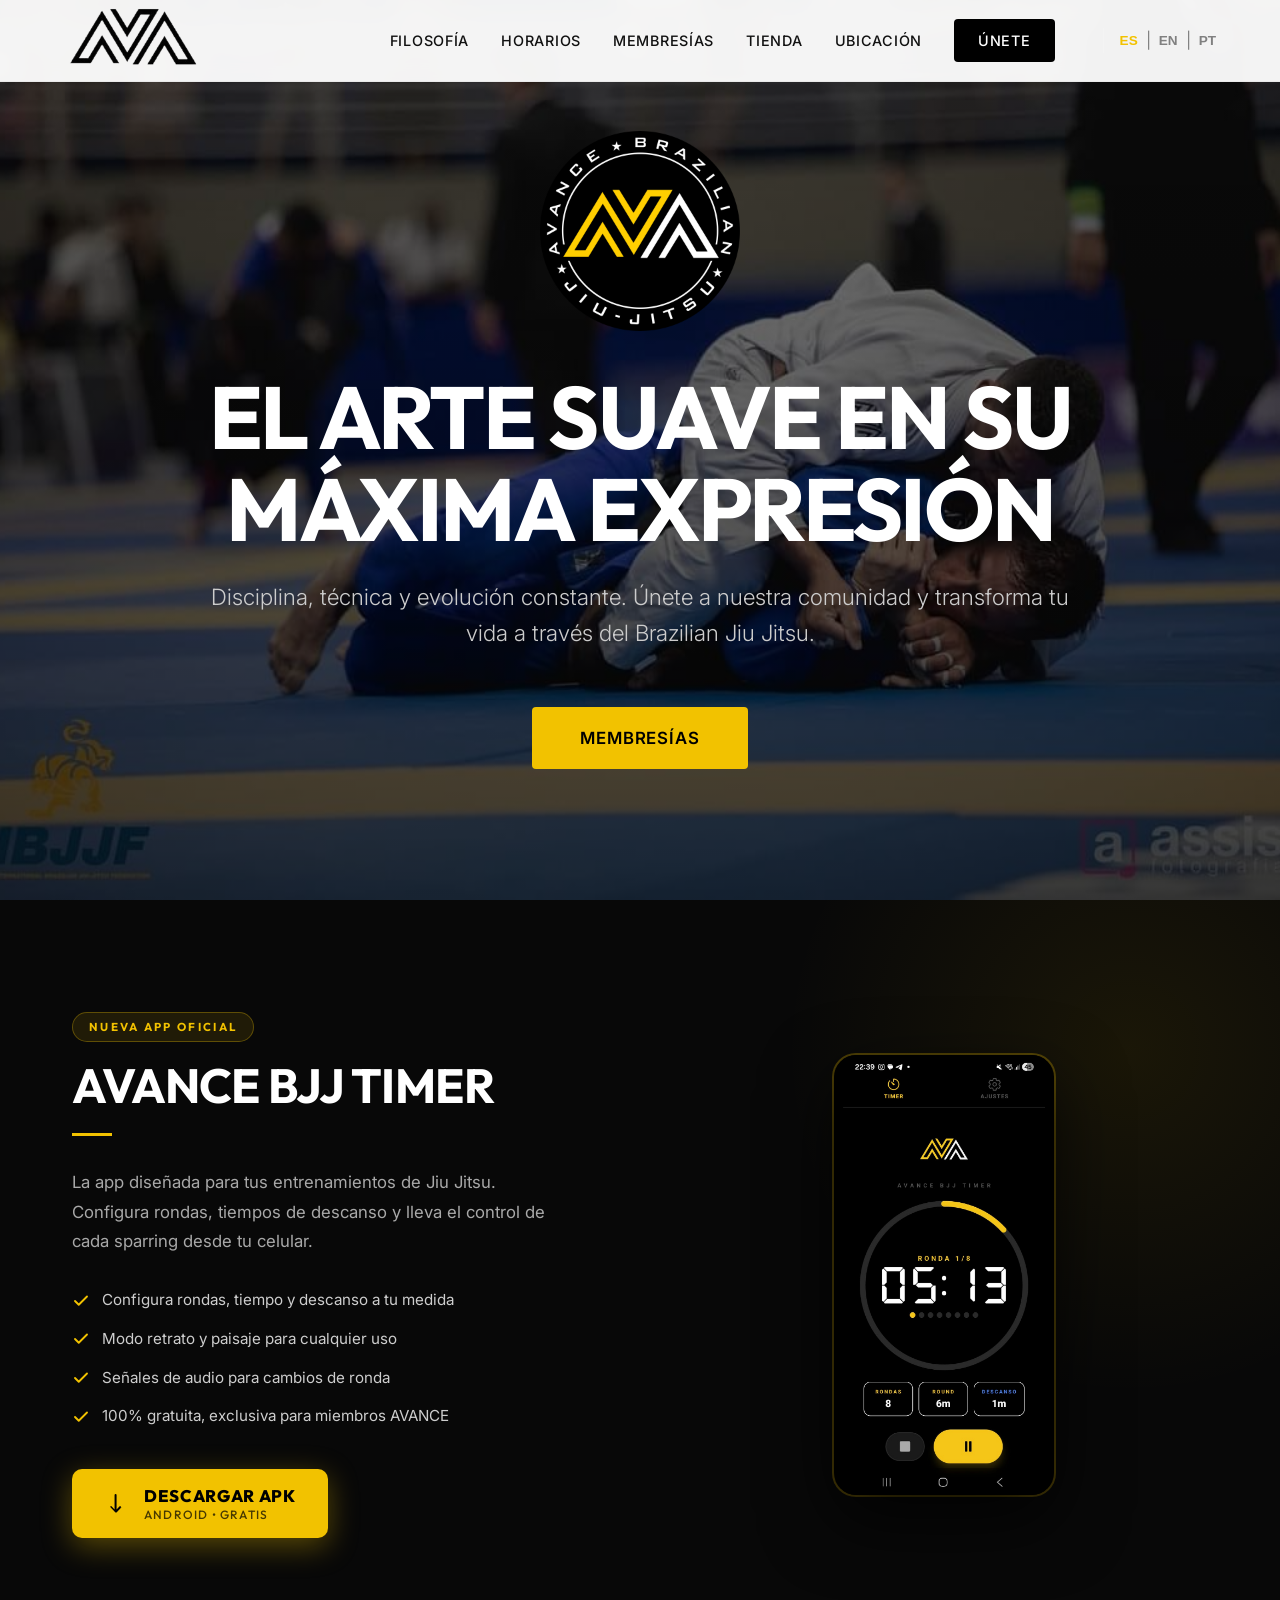
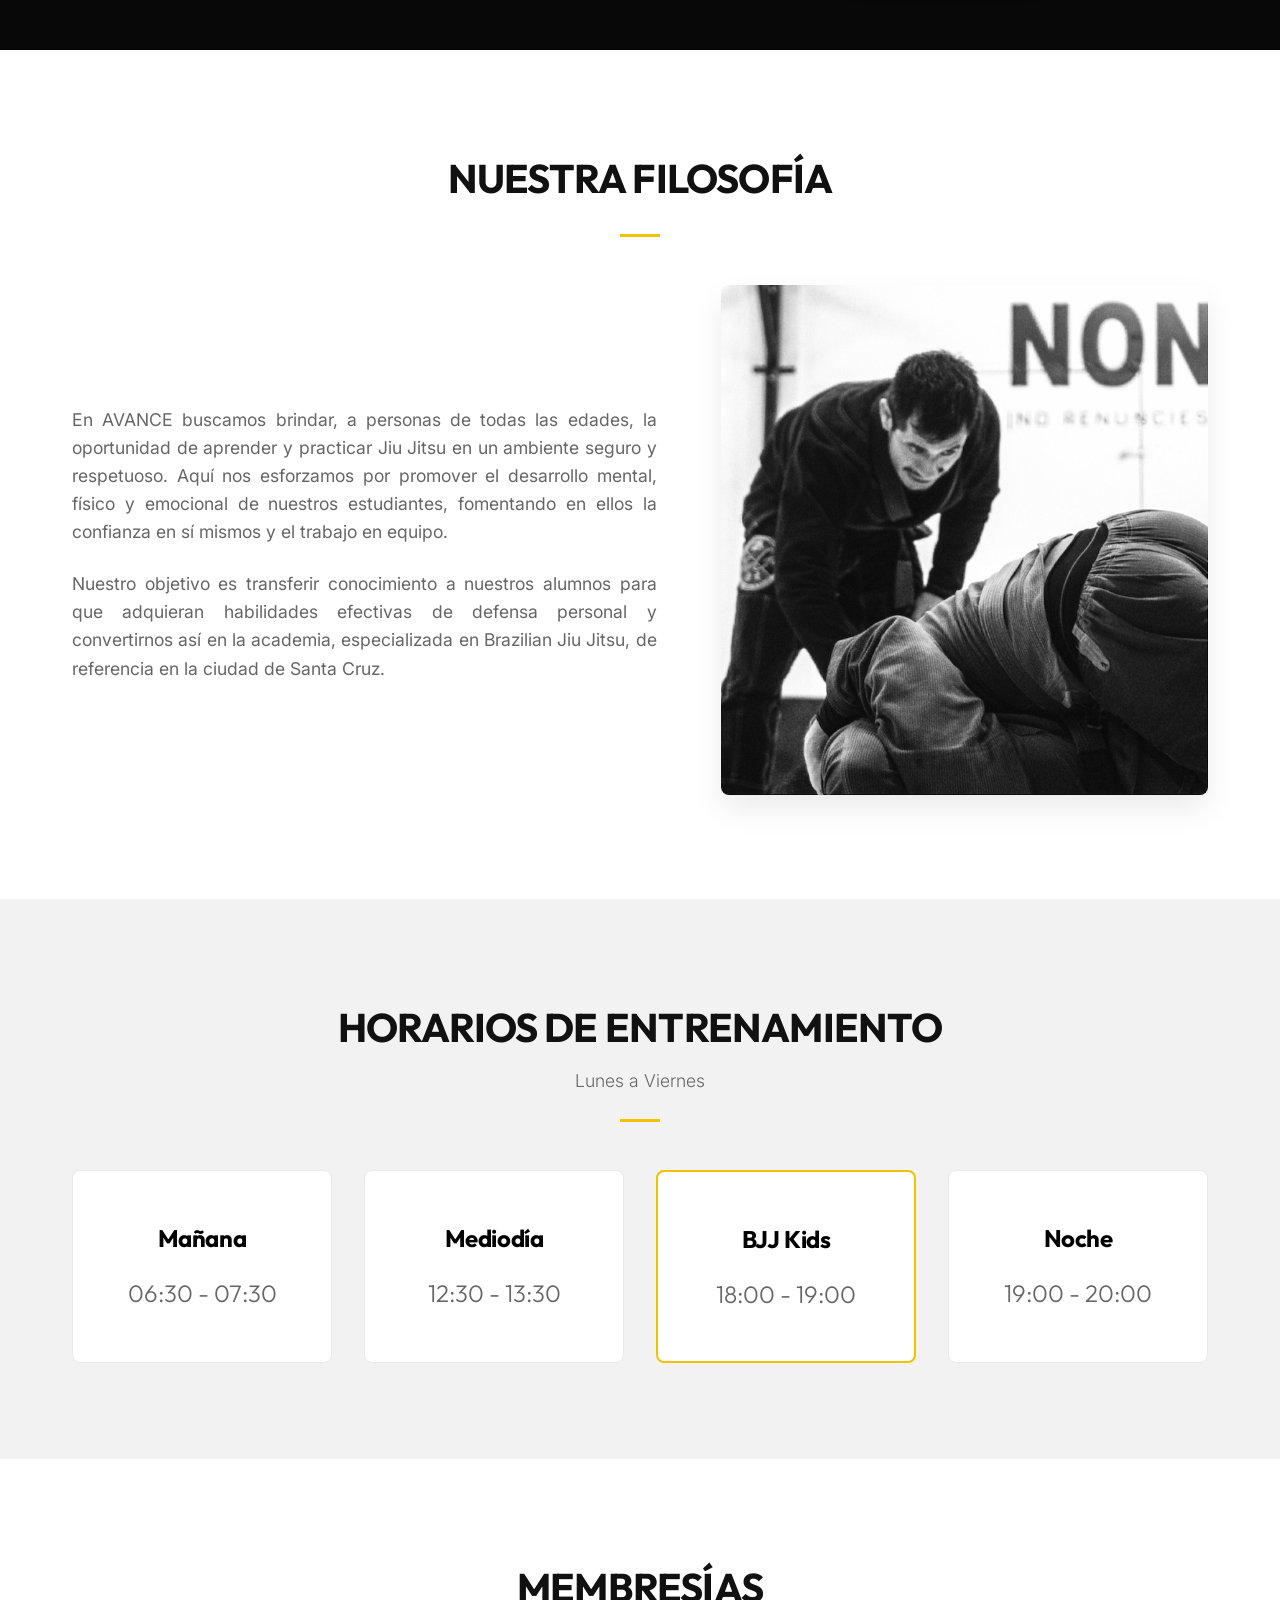
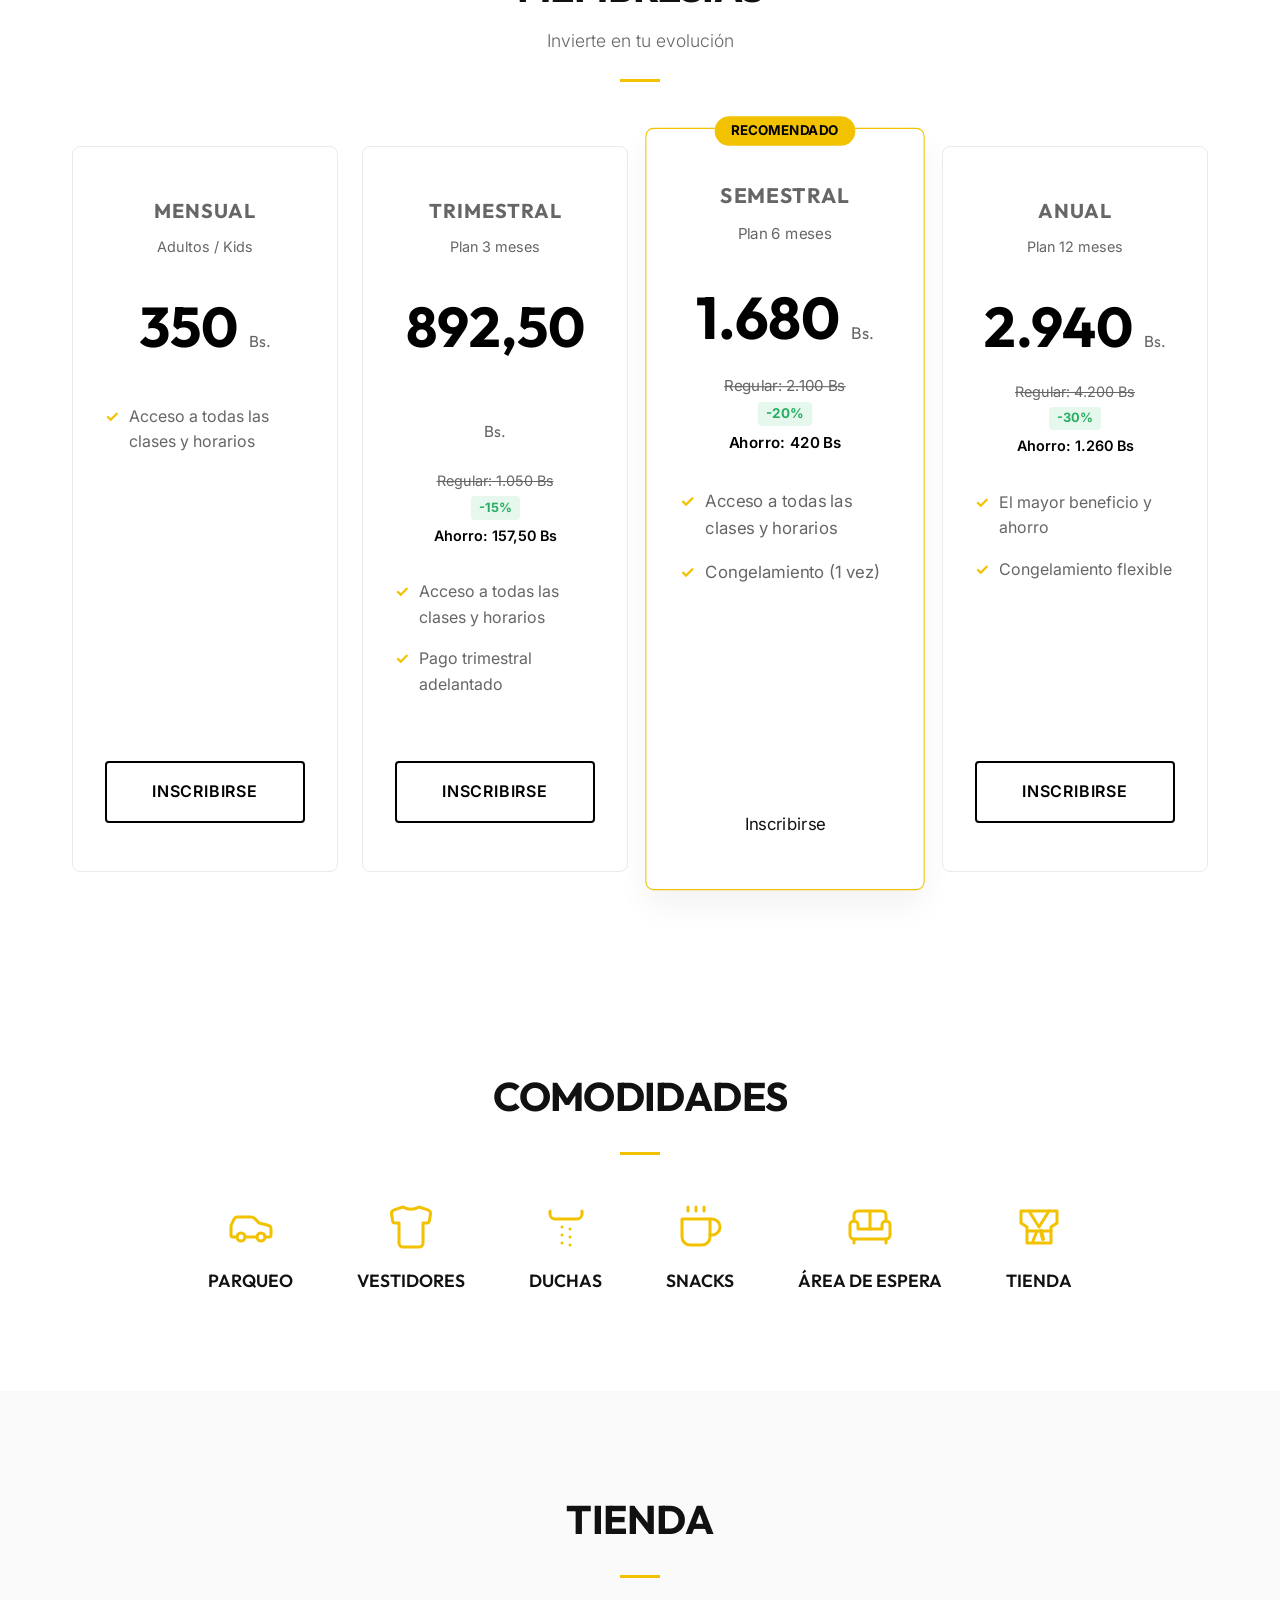
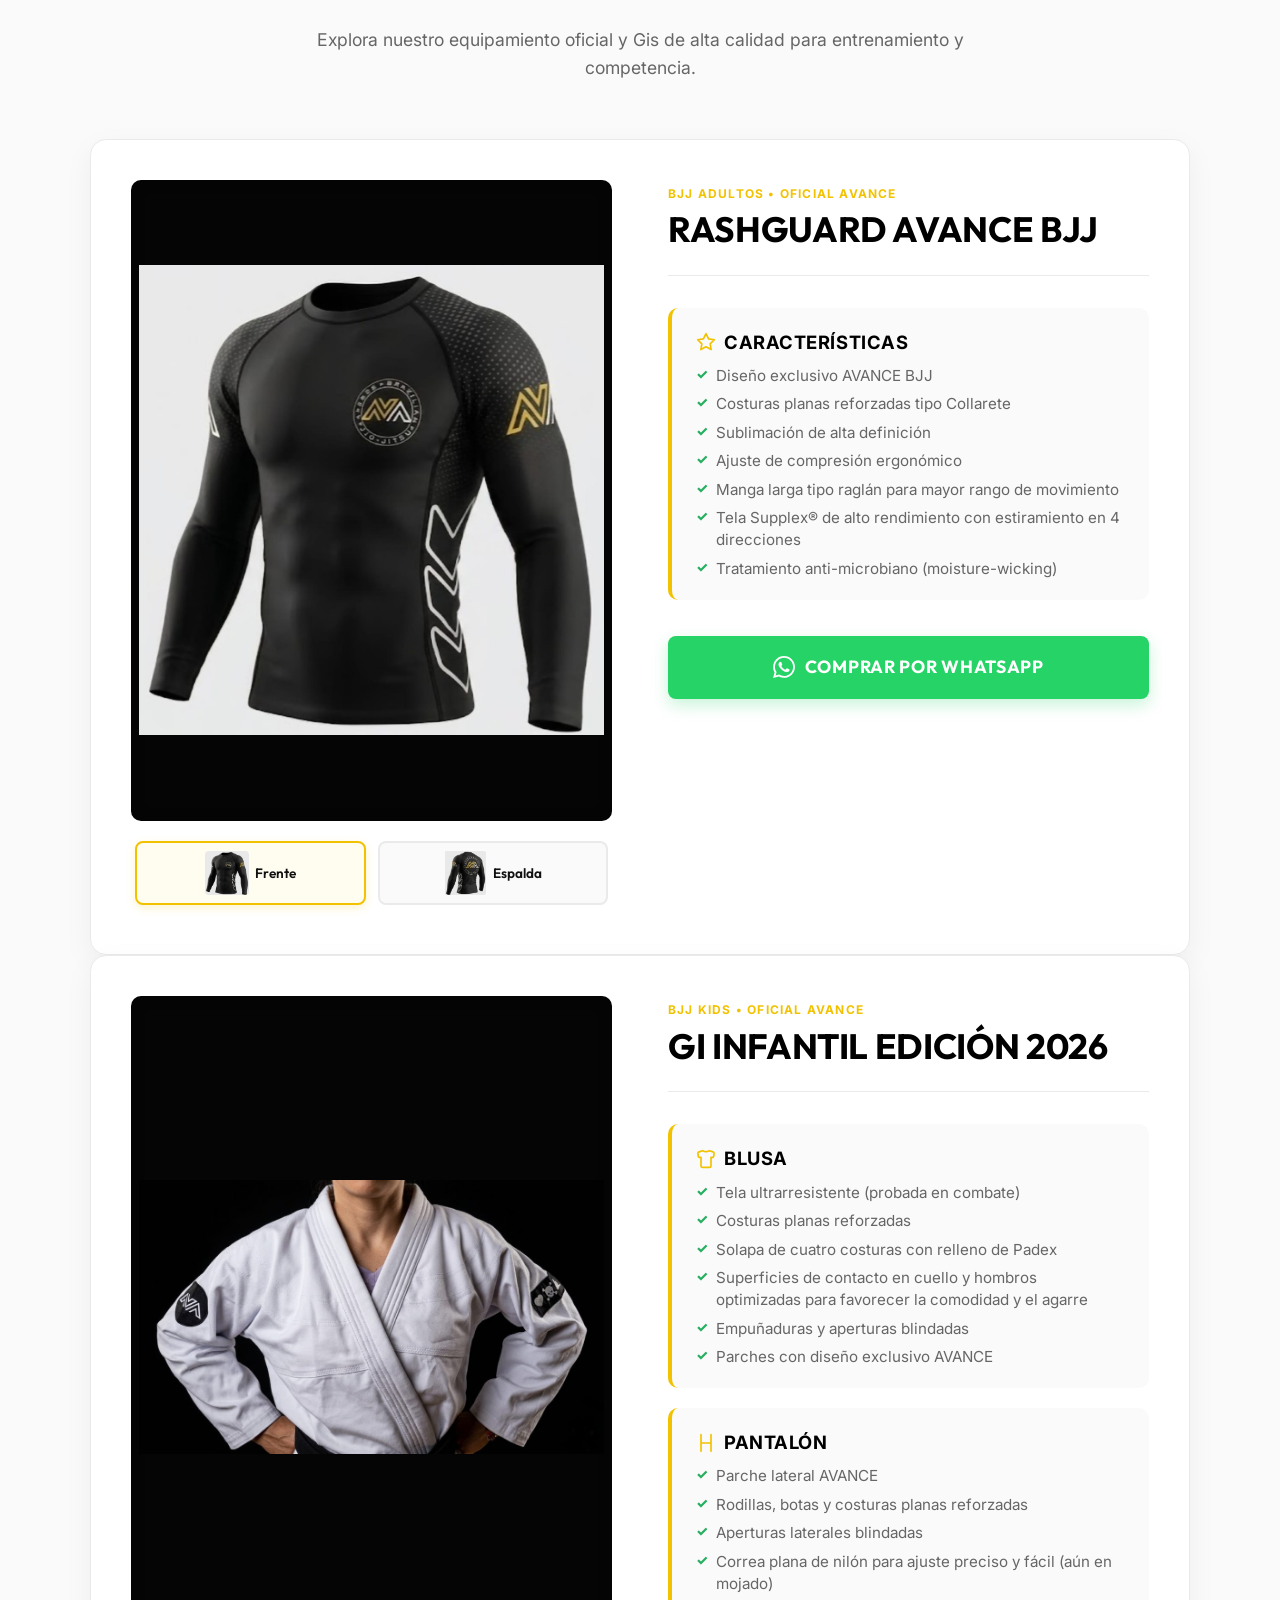
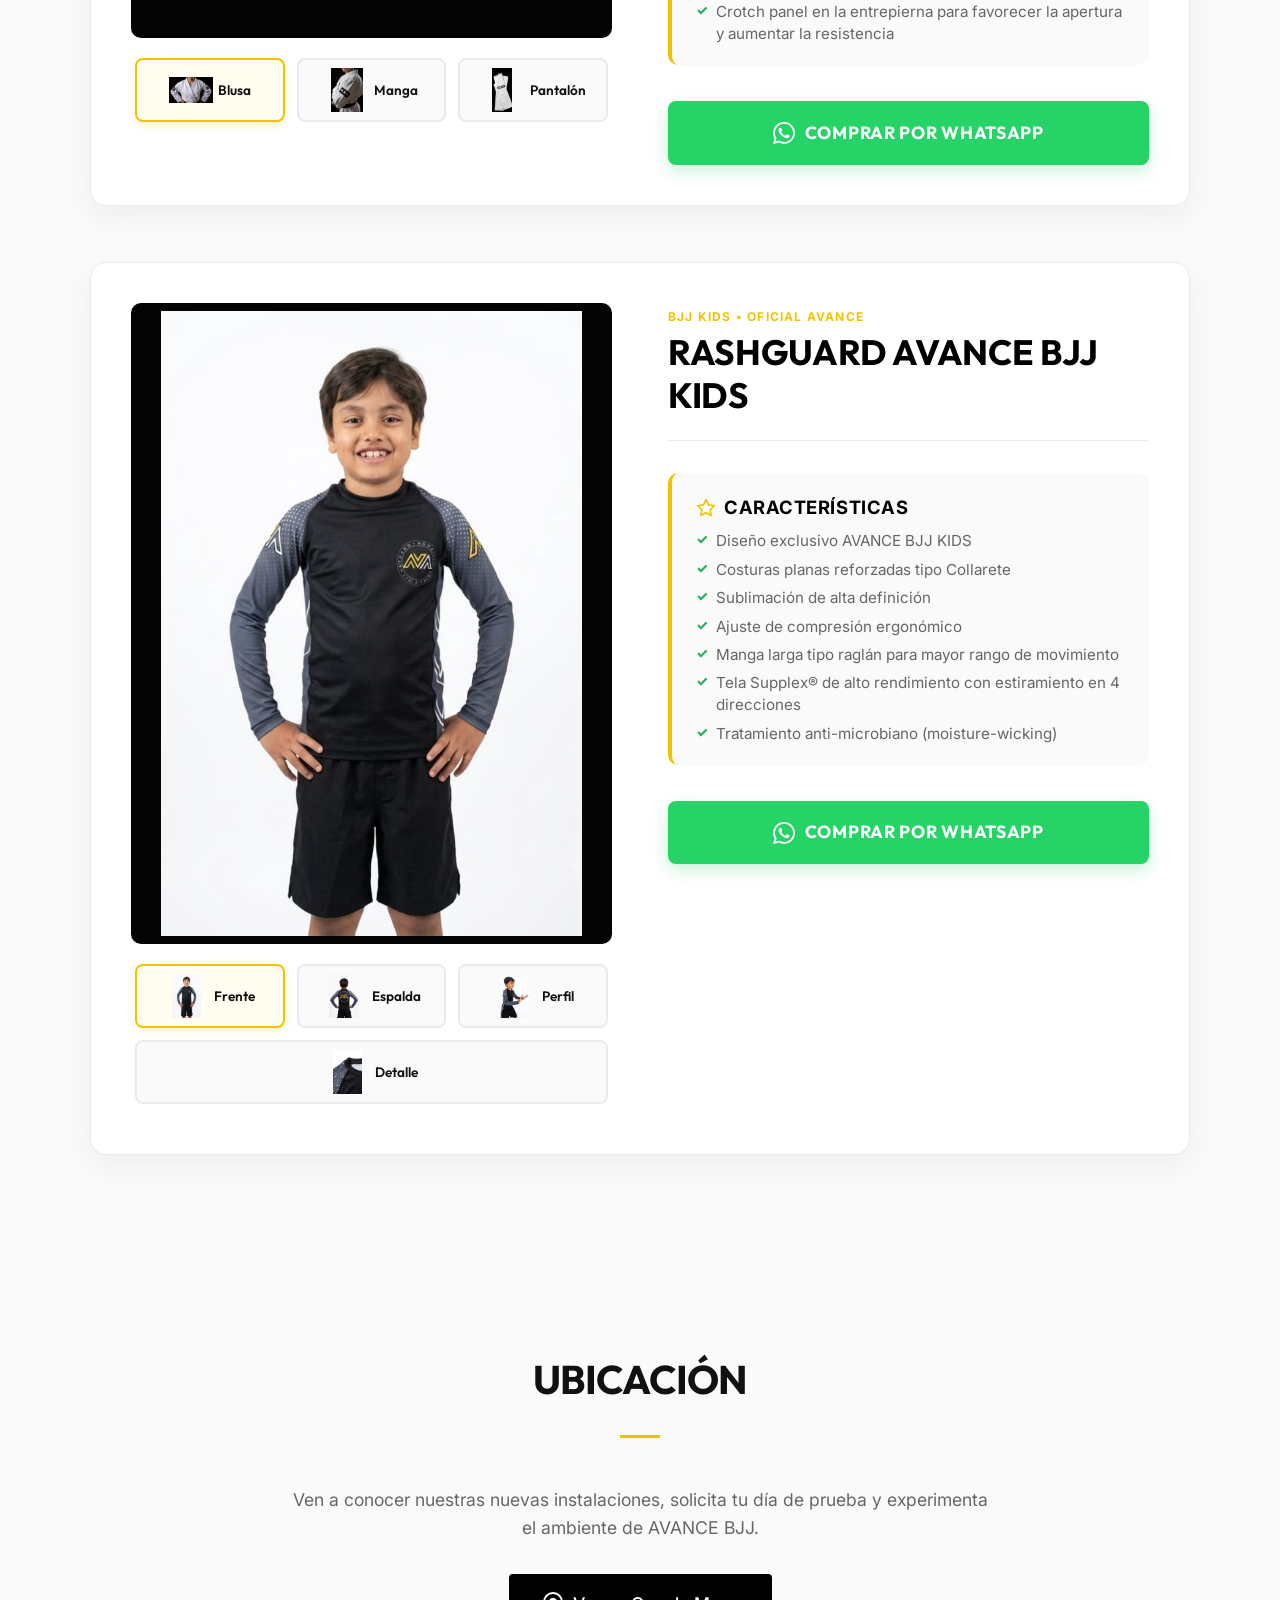
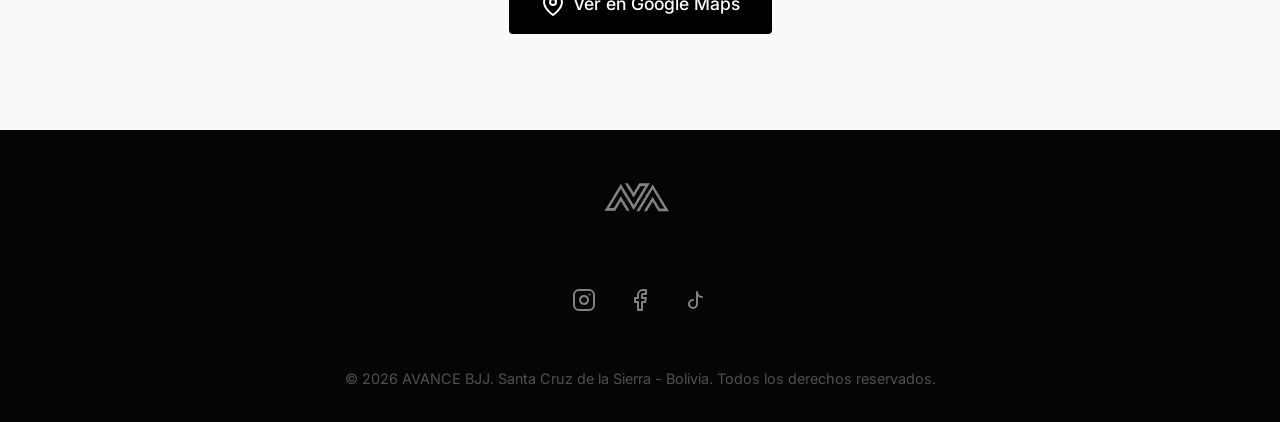
==== commit 81199ec1: "feat: agregar horario de mediodía (12:30 a 13:30)" ====
--- a/index.html
+++ b/index.html
@@ -240,7 +240,7 @@
                         </li>
                     </ul>
 
-                    <a href="assets/ava-timer-oficial-v2.apk" download="ava-timer-oficial-v2.apk"
+                    <a href="https://github.com/gualbysoca/avaweb/raw/refs/heads/main/assets/ava-timer-oficial-v2.apk" download="ava-timer-oficial-v2.apk"
                         class="btn-download-apk" id="section-download-apk">
                         <svg xmlns="http://www.w3.org/2000/svg" width="24" height="24" viewBox="0 0 24 24"
                             fill="currentColor" style="flex-shrink:0;">
@@ -341,7 +341,10 @@
                         <h3 data-i18n="sched_morning">Mañana</h3>
                         <p class="time">06:30 - 07:30</p>
                     </div>
-
+                    <div class="schedule-card">
+                        <h3 data-i18n="sched_noon">Mediodía</h3>
+                        <p class="time">12:30 - 13:30</p>
+                    </div>
                     <div class="schedule-card" style="border-color: var(--accent-gold); border-width: 2px;">
                         <h3 data-i18n="sched_kids">BJJ Kids</h3>
                         <p class="time">18:00 - 19:00</p>
--- a/styles.css
+++ b/styles.css
@@ -794,17 +794,20 @@
 
 @media (max-width: 768px) {
     .navbar {
-        padding: 0.5rem 1rem;
-        flex-direction: row;
-        justify-content: space-between;
+        padding: 0.5rem 1.5rem;
+        position: relative;
+        display: flex;
+        justify-content: flex-end; /* Pushes the hamburger to the right edge */
         align-items: center;
     }
 
     .logo-container {
-        flex-grow: 1;
-        display: flex;
-        justify-content: center;
-        padding-left: 25px; /* Offset the hamburger width to perfectly center */
+        /* Absolutely center the logo to prevent it from pushing other elements */
+        position: absolute;
+        left: 50%;
+        transform: translateX(-50%);
+        flex-grow: 0;
+        padding-left: 0;
     }
 
     .nav-logo {
@@ -923,6 +926,8 @@
     border-radius: 12px;
     box-shadow: 0 10px 30px rgba(0, 0, 0, 0.05);
     border: 1px solid var(--border-color);
+    overflow-wrap: break-word;
+    min-width: 0;
 }
 
 .product-gallery {
@@ -977,22 +982,11 @@
 .product-thumbnails {
     display: flex;
     gap: 0.6rem;
-    width: 90%;
+    width: 100%;
     margin: 0 auto;
-    overflow-x: auto;
-    flex-wrap: nowrap;
+    flex-wrap: wrap;
+    justify-content: center;
     padding: 0.25rem 0.25rem 0.6rem;
-    scroll-snap-type: x mandatory;
-    -webkit-overflow-scrolling: touch;
-}
-
-.product-thumbnails::-webkit-scrollbar {
-    height: 4px;
-}
-
-.product-thumbnails::-webkit-scrollbar-thumb {
-    background: var(--accent-gold);
-    border-radius: 4px;
 }
 
 .thumb-btn {
@@ -1045,6 +1039,7 @@
     flex-direction: column;
     gap: 1.5rem;
     width: 100%;
+    min-width: 0;
 }
 
 .product-header {
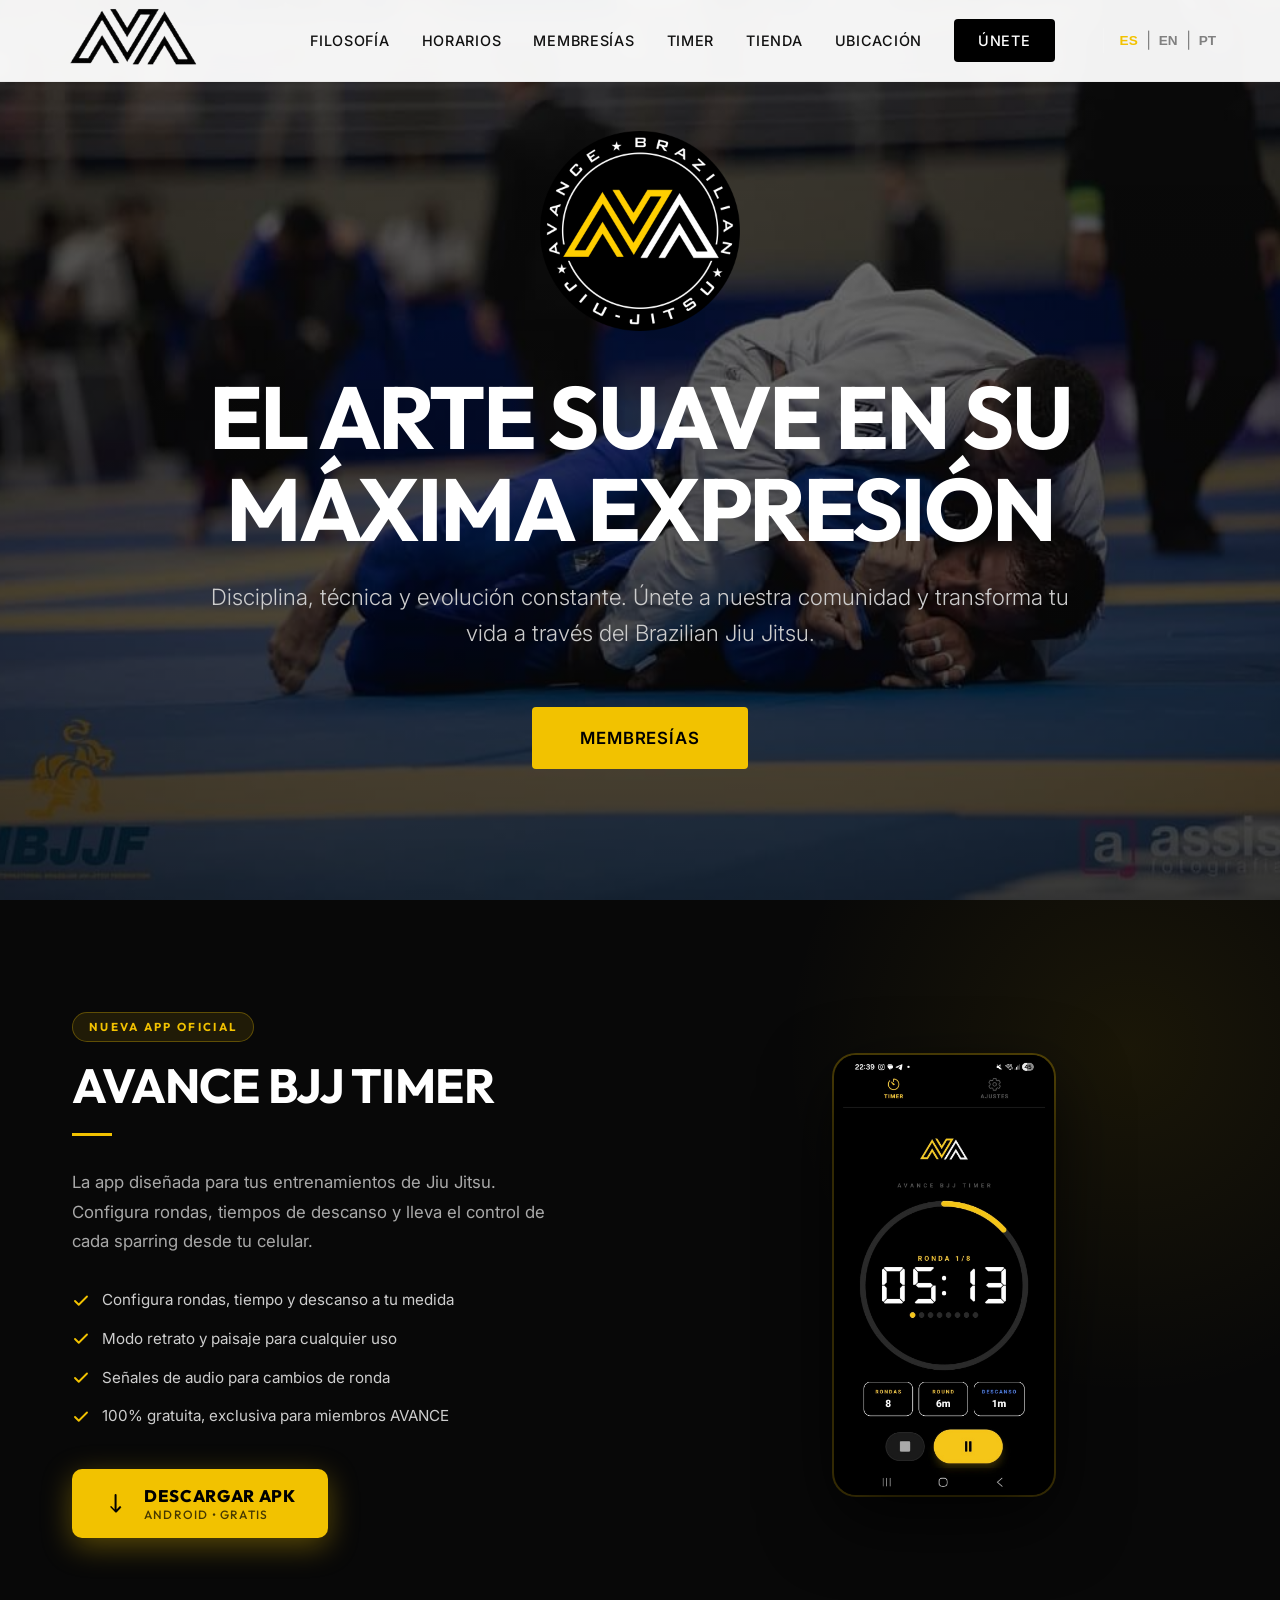
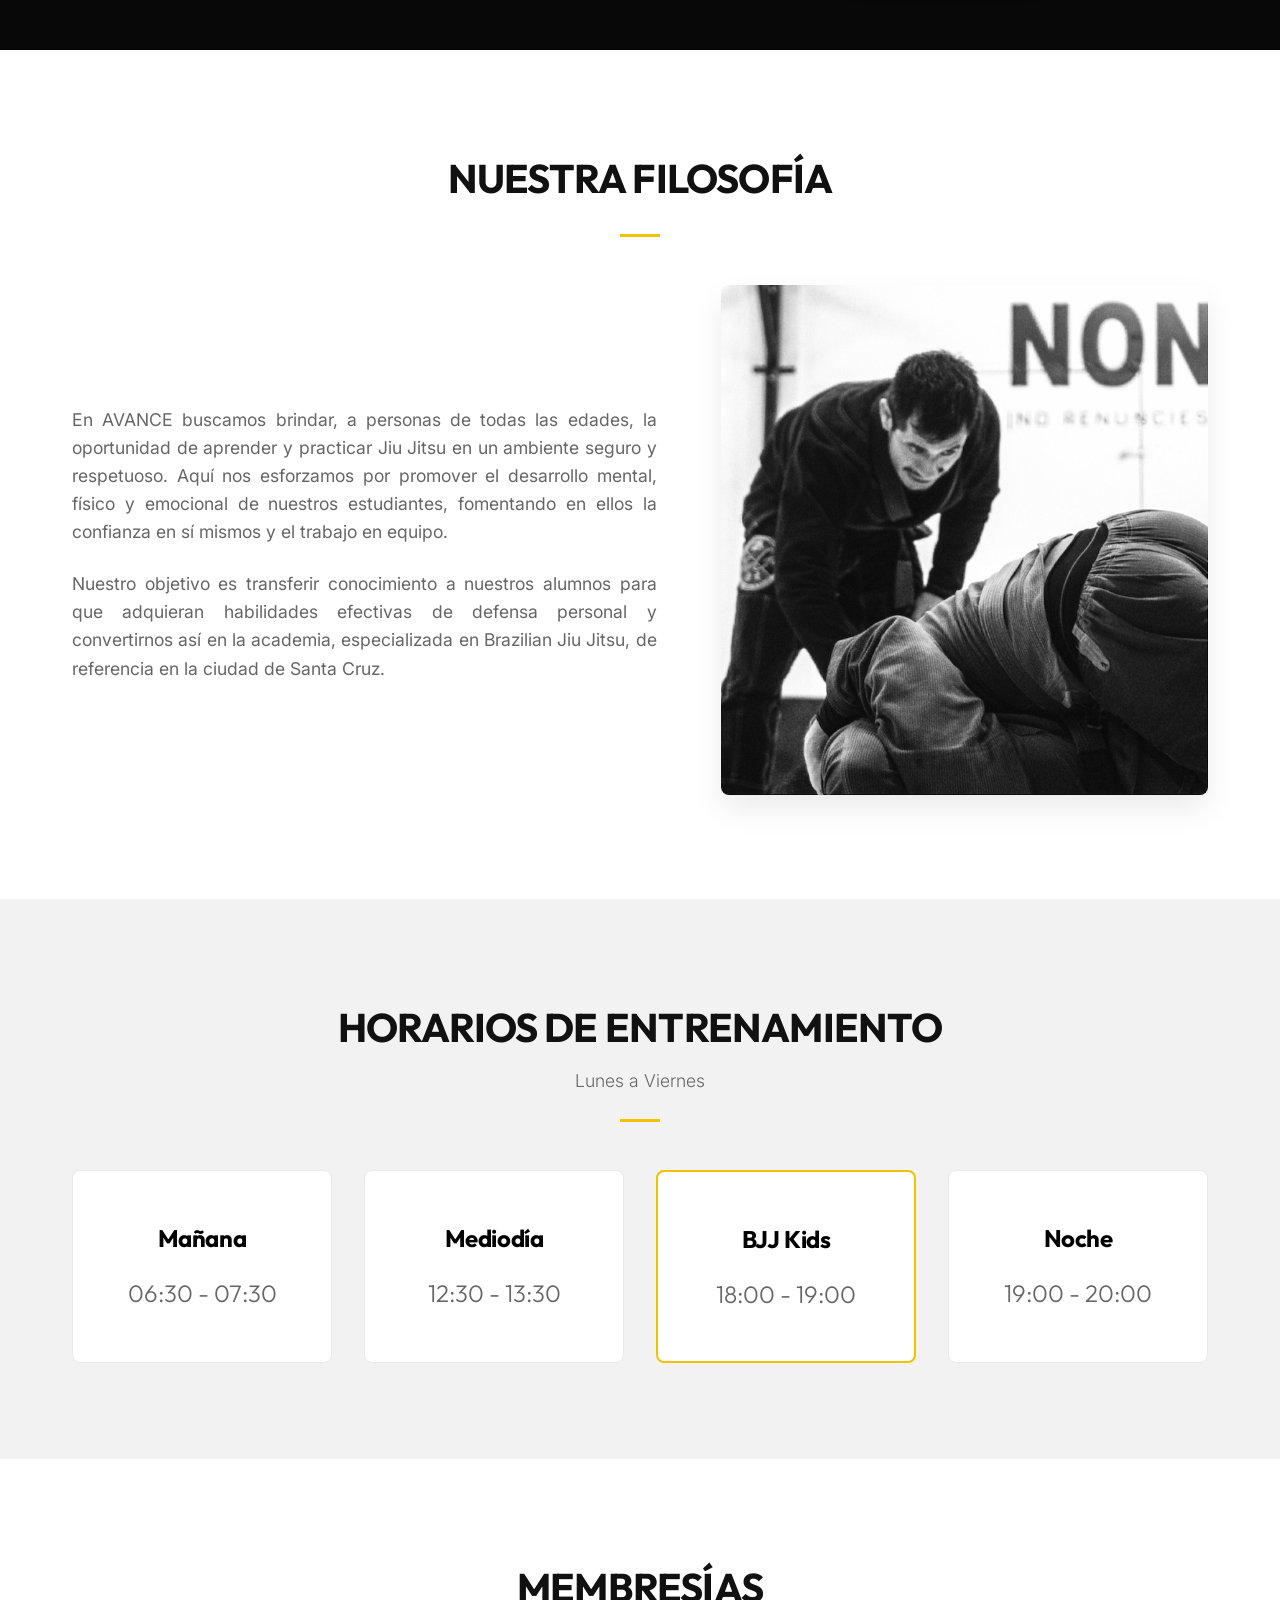
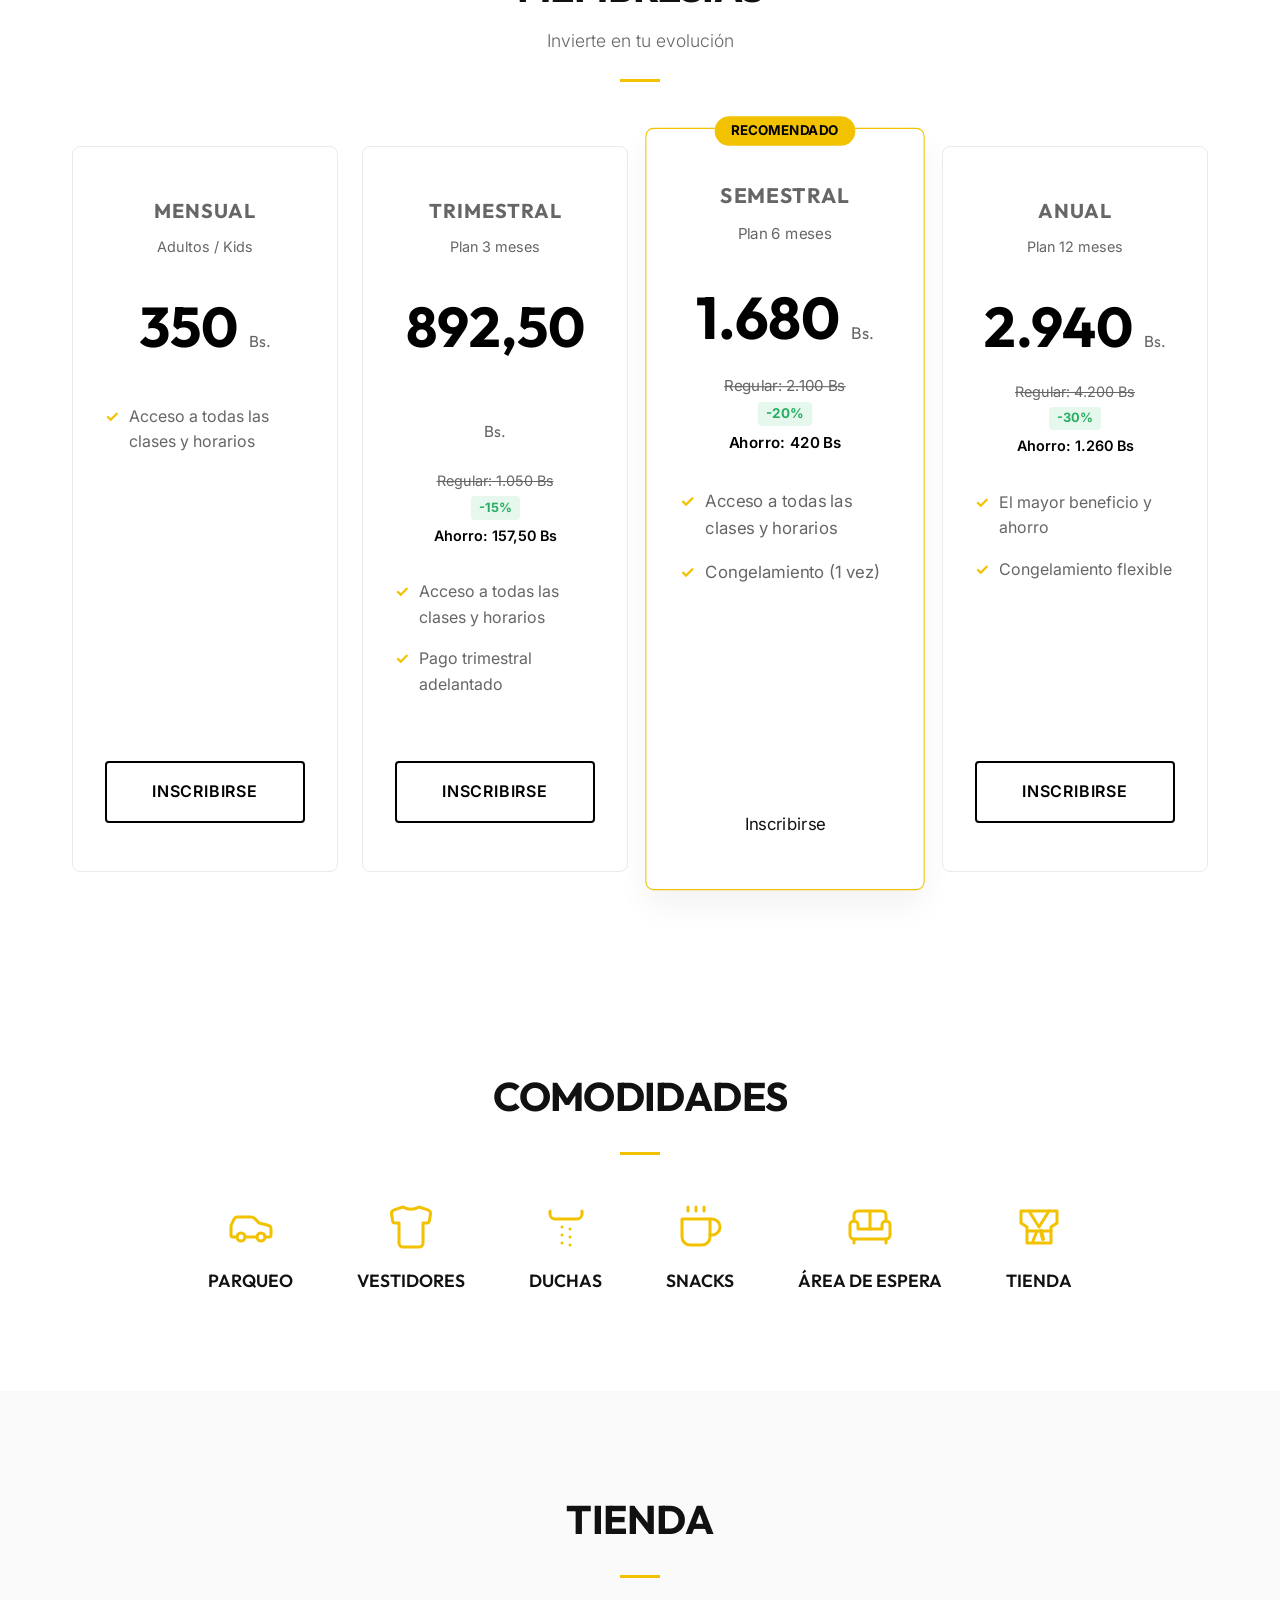
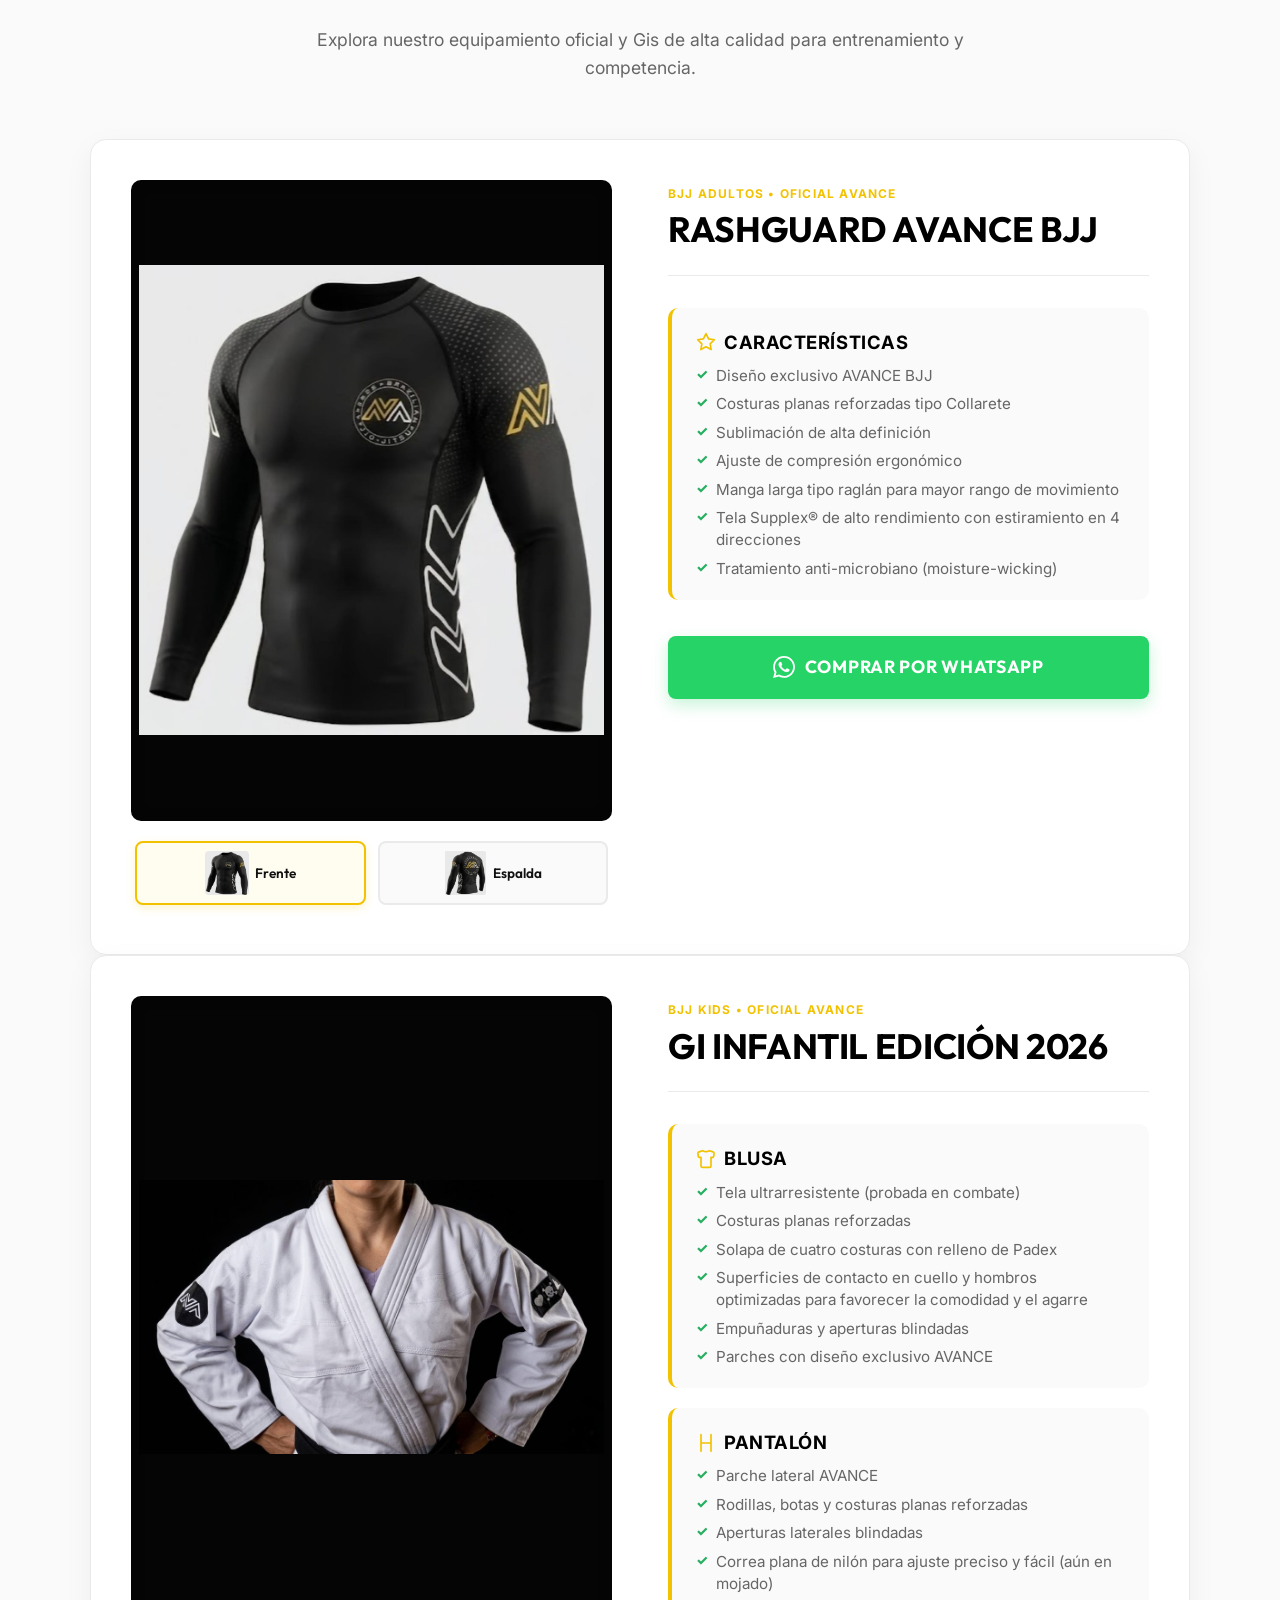
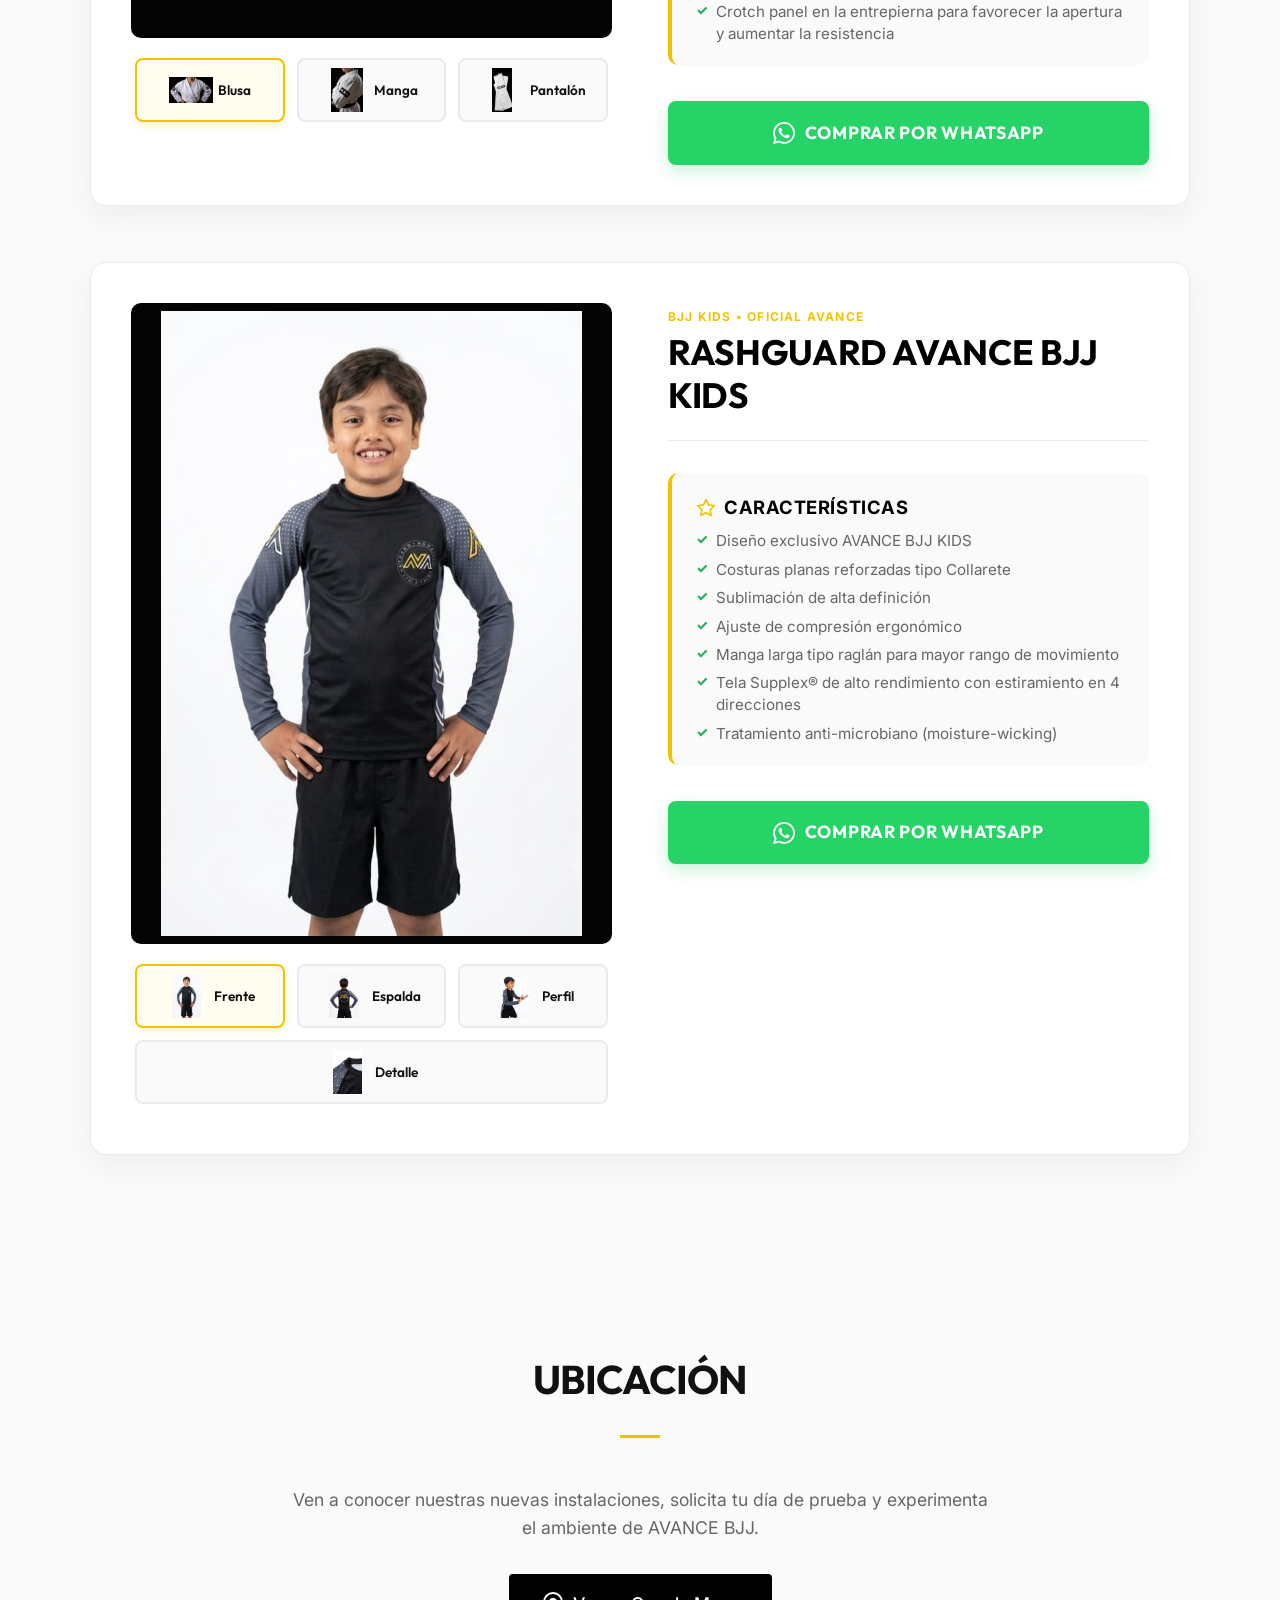
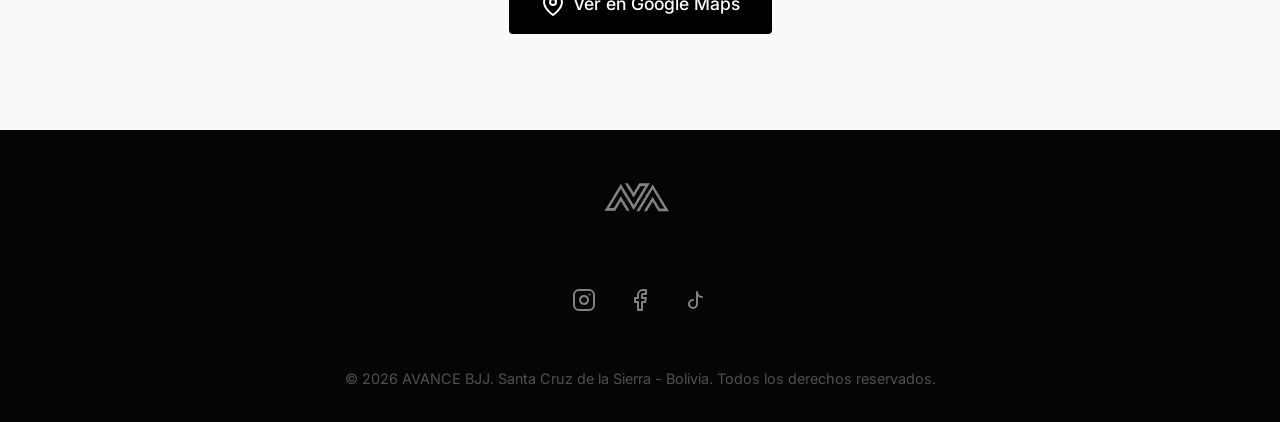
==== commit a4a7b2b2: "feat: integrate web timer with i18n and fullscreen support" ====
--- a/index.html
+++ b/index.html
@@ -158,6 +158,7 @@
             <a href="#about" data-i18n="nav_philosophy">Filosofía</a>
             <a href="#schedule" data-i18n="nav_schedule">Horarios</a>
             <a href="#pricing" data-i18n="nav_pricing">Membresías</a>
+            <a href="/timer/" data-i18n="nav_timer">Timer</a>
             <a href="#store" data-i18n="nav_store">Tienda</a>
             <a href="#location" data-i18n="nav_location">Ubicación</a>
 
@@ -199,10 +200,10 @@
             <div class="app-promo-bg-glow"></div>
             <div class="container app-promo-container reveal">
                 <div class="app-promo-text">
-                    <span class="app-promo-badge">NUEVA APP OFICIAL</span>
+                    <span class="app-promo-badge" data-i18n="timer_badge">NUEVA APP OFICIAL</span>
                     <h2 class="section-title app-promo-title">AVANCE BJJ TIMER</h2>
                     <div class="app-promo-divider"></div>
-                    <p class="app-promo-desc">La app diseñada para tus entrenamientos de Jiu Jitsu. Configura rondas,
+                    <p class="app-promo-desc" data-i18n="timer_desc">La app diseñada para tus entrenamientos de Jiu Jitsu. Configura rondas,
                         tiempos de descanso y lleva el control de cada sparring desde tu celular.</p>
 
                     <ul class="app-features-list">
@@ -212,7 +213,7 @@
                                 stroke-linejoin="round">
                                 <polyline points="20 6 9 17 4 12" />
                             </svg>
-                            Configura rondas, tiempo y descanso a tu medida
+                            <span data-i18n="timer_feat1">Configura rondas, tiempo y descanso a tu medida</span>
                         </li>
                         <li>
                             <svg xmlns="http://www.w3.org/2000/svg" width="18" height="18" viewBox="0 0 24 24"
@@ -220,7 +221,7 @@
                                 stroke-linejoin="round">
                                 <polyline points="20 6 9 17 4 12" />
                             </svg>
-                            Modo retrato y paisaje para cualquier uso
+                            <span data-i18n="timer_feat2">Modo retrato y paisaje para cualquier uso</span>
                         </li>
                         <li>
                             <svg xmlns="http://www.w3.org/2000/svg" width="18" height="18" viewBox="0 0 24 24"
@@ -228,7 +229,7 @@
                                 stroke-linejoin="round">
                                 <polyline points="20 6 9 17 4 12" />
                             </svg>
-                            Señales de audio para cambios de ronda
+                            <span data-i18n="timer_feat3">Señales de audio para cambios de ronda</span>
                         </li>
                         <li>
                             <svg xmlns="http://www.w3.org/2000/svg" width="18" height="18" viewBox="0 0 24 24"
@@ -236,20 +237,20 @@
                                 stroke-linejoin="round">
                                 <polyline points="20 6 9 17 4 12" />
                             </svg>
-                            100% gratuita, exclusiva para miembros AVANCE
+                            <span data-i18n="timer_feat4">100% gratuita, exclusiva para miembros AVANCE</span>
                         </li>
                     </ul>
 
-                    <a href="https://github.com/gualbysoca/avaweb/raw/refs/heads/main/assets/ava-timer-oficial-v2.apk" download="ava-timer-oficial-v2.apk"
-                        class="btn-download-apk" id="section-download-apk">
+                    <a href="https://github.com/gualbysoca/avaweb/releases/download/v2.0.0/ava-timer-oficial-v2.apk"
+                        download="ava-timer-oficial-v2.apk" class="btn-download-apk" id="section-download-apk">
                         <svg xmlns="http://www.w3.org/2000/svg" width="24" height="24" viewBox="0 0 24 24"
                             fill="currentColor" style="flex-shrink:0;">
                             <path
                                 d="M17.523 15.34l-4.507 4.547a1.43 1.43 0 01-2.031 0l-4.507-4.547a.714.714 0 011.014-1.003l3.08 3.107V3a1 1 0 012 0v14.444l3.08-3.107a.714.714 0 011.014 0 .718.718 0 01-.143 1.003z" />
                         </svg>
                         <div class="btn-download-text">
-                            <span class="btn-download-label">Descargar APK</span>
-                            <span class="btn-download-sub">Android • Gratis</span>
+                            <span class="btn-download-label" data-i18n="timer_download_label">Descargar APK</span>
+                            <span class="btn-download-sub" data-i18n="timer_download_sub">Android • Gratis</span>
                         </div>
                     </a>
                 </div>
